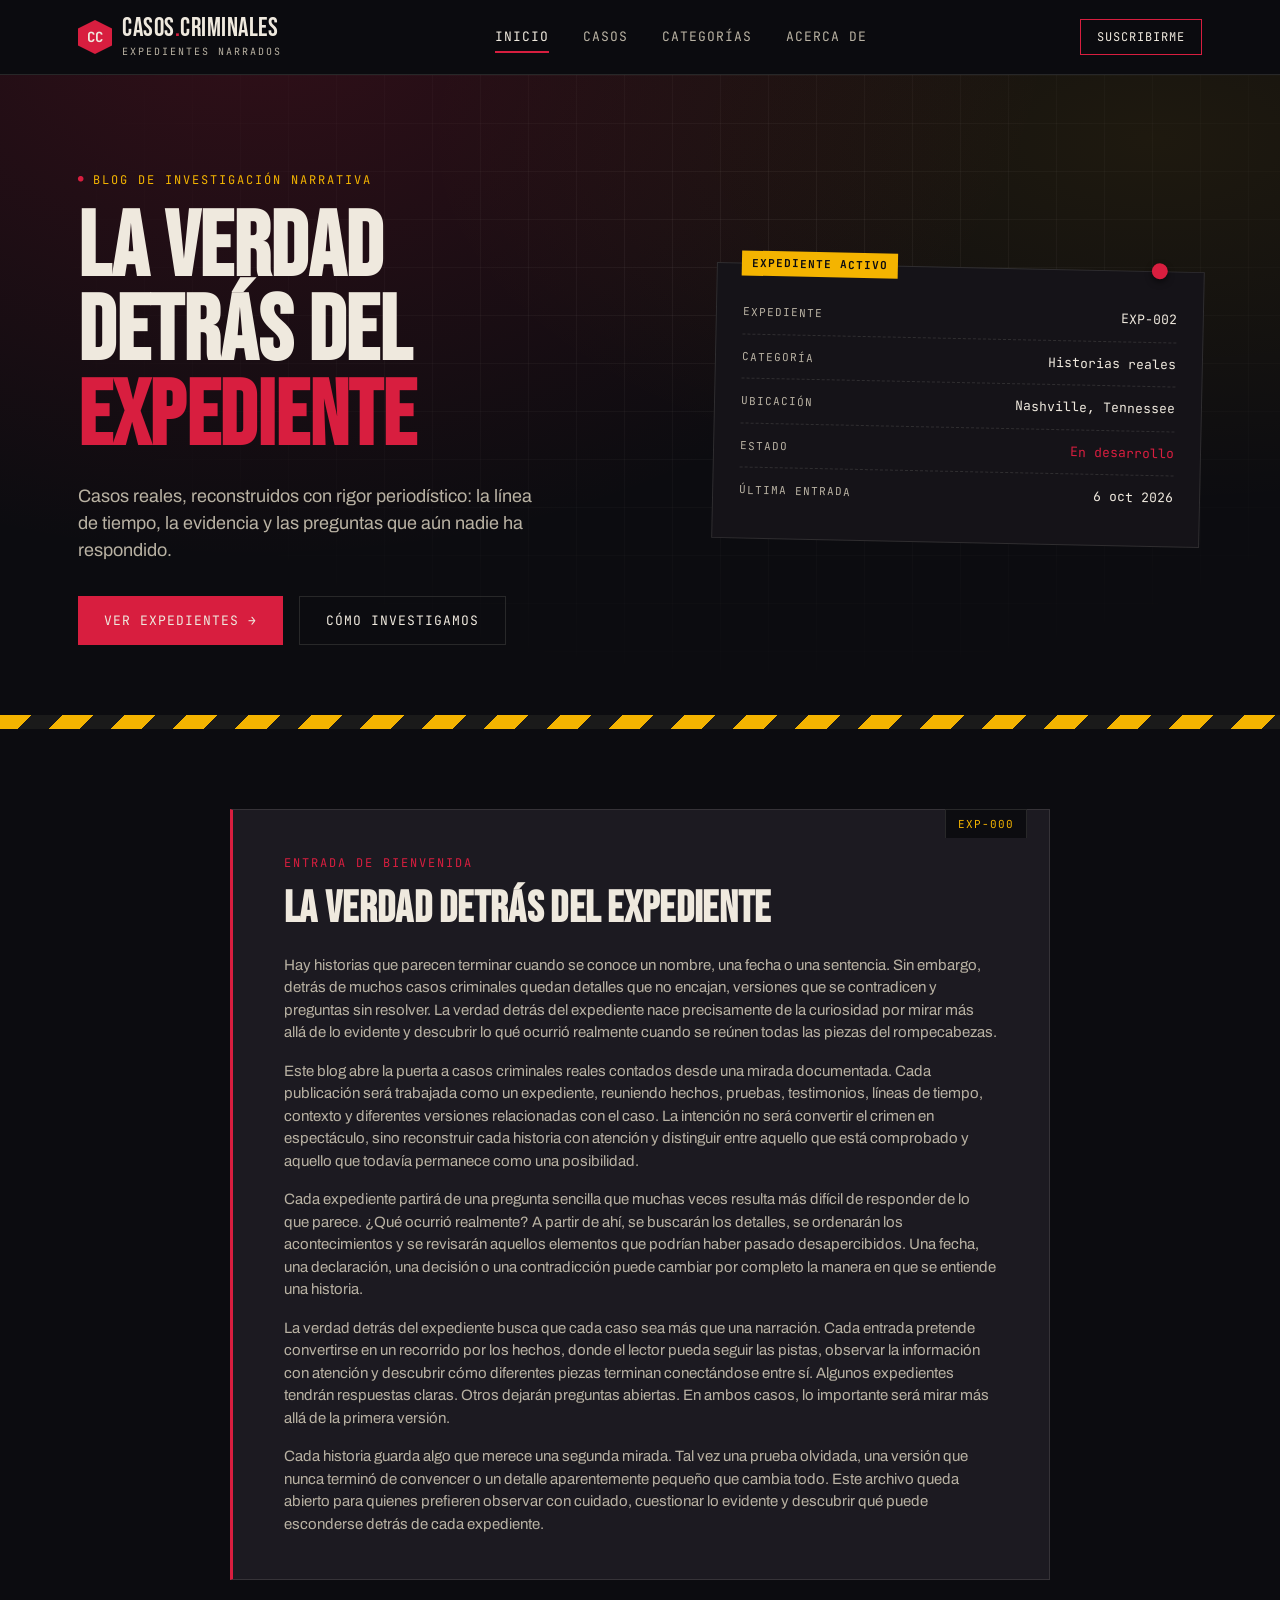
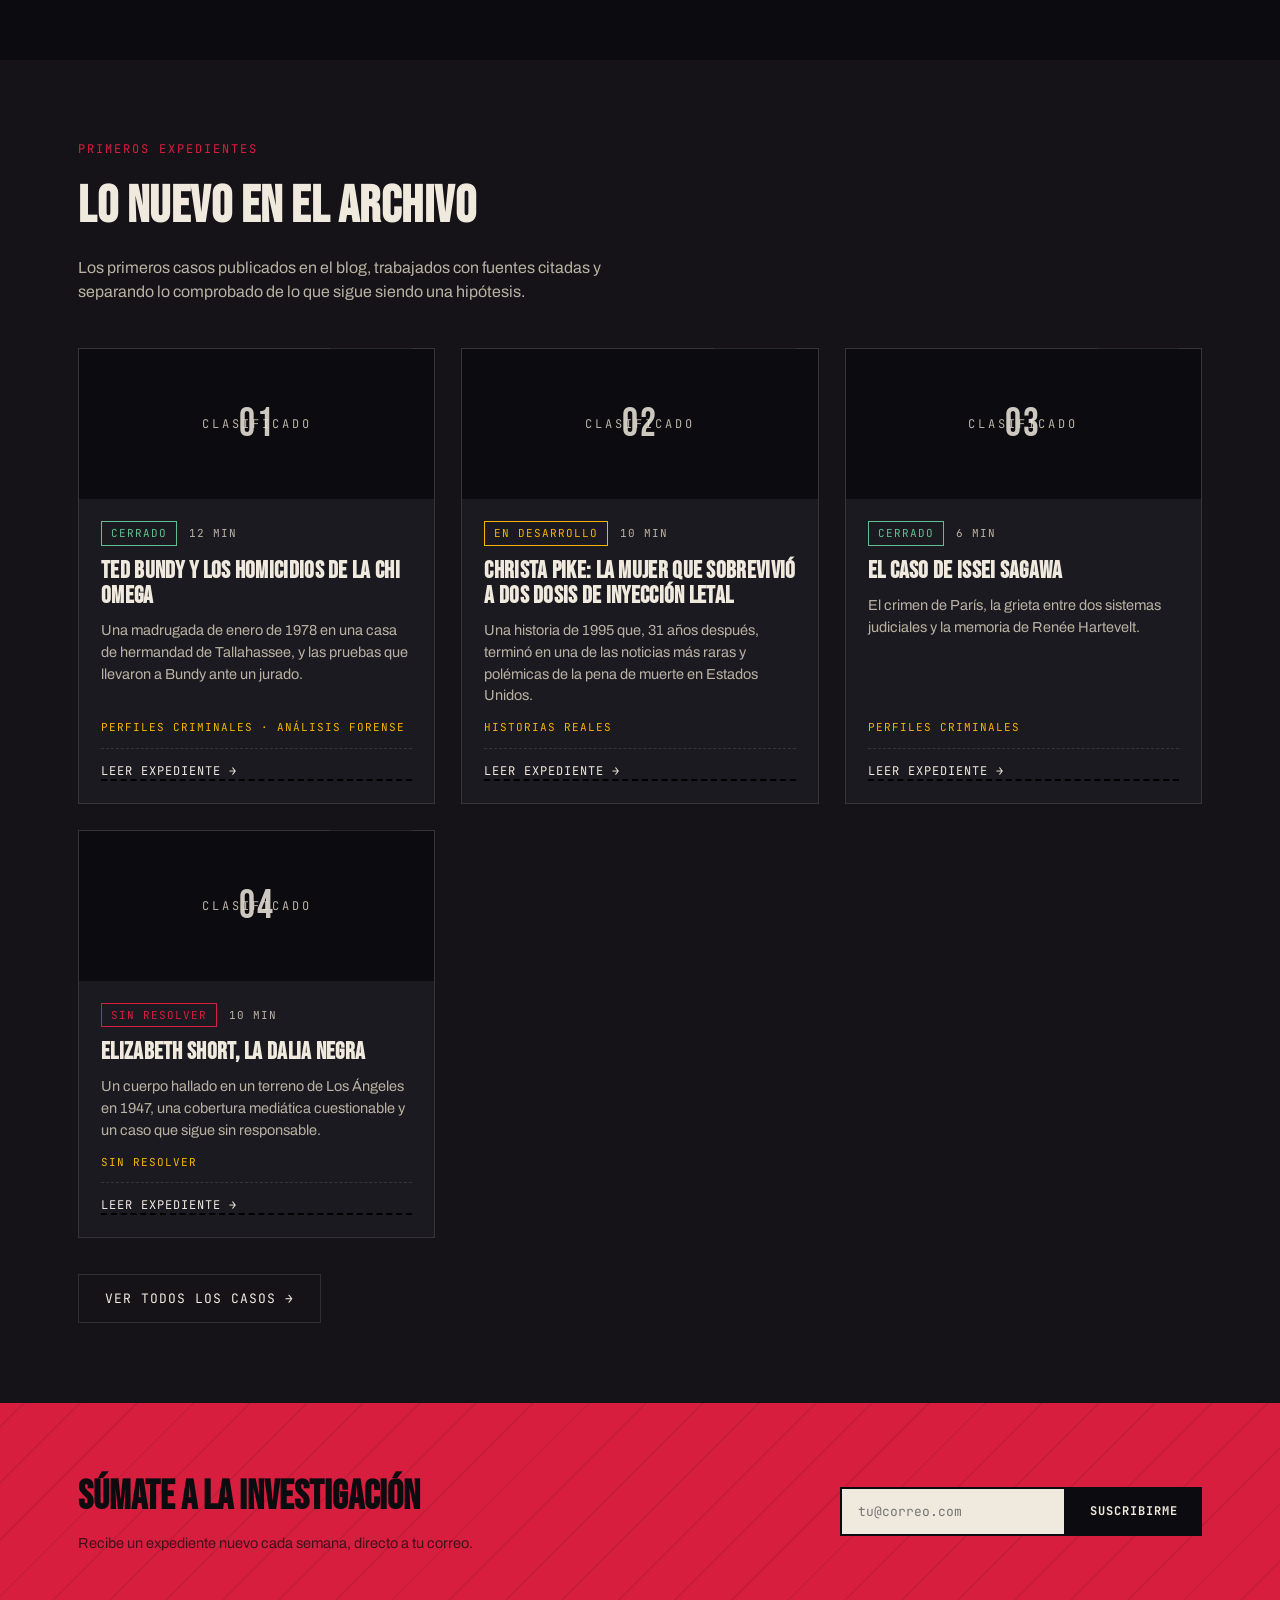
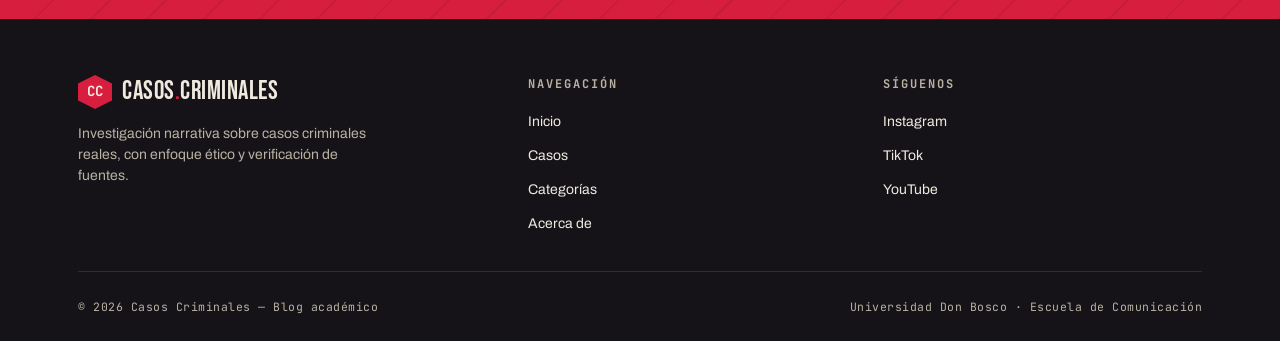
==== index.html @ 430f12c2 "Add files via upload Correcciones 01" ====
<!DOCTYPE html>
<html lang="es">
<head>
<meta charset="UTF-8">
<meta name="viewport" content="width=device-width, initial-scale=1.0">
<title>Casos Criminales — Expedientes reales</title>
<link rel="stylesheet" href="styles.css">
</head>
<body>

<header class="site">
  <nav class="wrap">
    <div class="brand" data-nav="inicio">
      <span class="mark">CC</span>
      <div>
        <div class="name">CASOS<span>.</span>CRIMINALES</div>
        <div class="tag">Expedientes narrados</div>
      </div>
    </div>
    <div class="navlinks">
      <button data-nav="inicio">Inicio</button>
      <button data-nav="casos">Casos</button>
      <button data-nav="categorias">Categorías</button>
      <button data-nav="sobre">Acerca de</button>
    </div>
    <button class="nav-cta" data-nav="suscribete-scroll">Suscribirme</button>
    <button class="burger" id="burgerBtn" aria-label="Abrir menú" aria-expanded="false">
      <span></span><span></span><span></span>
    </button>
  </nav>
  <div class="mobile-menu" id="mobileMenu">
    <button data-nav="inicio">Inicio</button>
    <button data-nav="casos">Casos</button>
    <button data-nav="categorias">Categorías</button>
    <button data-nav="sobre">Acerca de</button>
    <button data-nav="suscribete-scroll">Suscribirme</button>
  </div>
</header>

<!-- ================= VISTA: INICIO ================= -->
<section class="view active" id="view-inicio" data-view="inicio">
  <div class="hero">
    <div class="wrap hero-inner">
      <div>
        <div class="eyebrow">Blog de investigación narrativa</div>
        <h1>La verdad<br>detrás del <em>expediente</em></h1>
        <p class="lede">Casos reales, reconstruidos con rigor periodístico: la línea de tiempo, la evidencia y las preguntas que aún nadie ha respondido.</p>
        <div class="hero-ctas">
          <button class="btn btn-primary" data-nav="casos">Ver expedientes →</button>
          <button class="btn btn-ghost" data-nav="sobre">Cómo investigamos</button>
        </div>
      </div>
      <div class="board" data-nav="caso-pike" role="button" tabindex="0" title="Leer el expediente">
        <span class="pin"></span>
        <div class="board-row"><span class="label">Expediente</span><span class="val">EXP-002</span></div>
        <div class="board-row"><span class="label">Categoría</span><span class="val">Historias reales</span></div>
        <div class="board-row"><span class="label">Ubicación</span><span class="val">Nashville, Tennessee</span></div>
        <div class="board-row"><span class="label">Estado</span><span class="val open">En desarrollo</span></div>
        <div class="board-row"><span class="label">Última entrada</span><span class="val">6 oct 2026</span></div>
      </div>
    </div>
  </div>
  <div class="tape"></div>
  <section class="section">
    <div class="wrap">
      <article class="welcome-post">
        <span class="case-tab">EXP-000</span>
        <span class="section-tag">Entrada de bienvenida</span>
        <h3>La verdad detrás del expediente</h3>
        <p>Hay historias que parecen terminar cuando se conoce un nombre, una fecha o una sentencia. Sin embargo, detrás de muchos casos criminales quedan detalles que no encajan, versiones que se contradicen y preguntas sin resolver. La verdad detrás del expediente nace precisamente de la curiosidad por mirar más allá de lo evidente y descubrir lo qué ocurrió realmente cuando se reúnen todas las piezas del rompecabezas.</p>
        <p>Este blog abre la puerta a casos criminales reales contados desde una mirada documentada. Cada publicación será trabajada como un expediente, reuniendo hechos, pruebas, testimonios, líneas de tiempo, contexto y diferentes versiones relacionadas con el caso. La intención no será convertir el crimen en espectáculo, sino reconstruir cada historia con atención y distinguir entre aquello que está comprobado y aquello que todavía permanece como una posibilidad.</p>
        <p>Cada expediente partirá de una pregunta sencilla que muchas veces resulta más difícil de responder de lo que parece. ¿Qué ocurrió realmente? A partir de ahí, se buscarán los detalles, se ordenarán los acontecimientos y se revisarán aquellos elementos que podrían haber pasado desapercibidos. Una fecha, una declaración, una decisión o una contradicción puede cambiar por completo la manera en que se entiende una historia.</p>
        <p>La verdad detrás del expediente busca que cada caso sea más que una narración. Cada entrada pretende convertirse en un recorrido por los hechos, donde el lector pueda seguir las pistas, observar la información con atención y descubrir cómo diferentes piezas terminan conectándose entre sí. Algunos expedientes tendrán respuestas claras. Otros dejarán preguntas abiertas. En ambos casos, lo importante será mirar más allá de la primera versión.</p>
        <p>Cada historia guarda algo que merece una segunda mirada. Tal vez una prueba olvidada, una versión que nunca terminó de convencer o un detalle aparentemente pequeño que cambia todo. Este archivo queda abierto para quienes prefieren observar con cuidado, cuestionar lo evidente y descubrir qué puede esconderse detrás de cada expediente.</p>
      </article>
    </div>
  </section>
  <section class="section section-alt">
    <div class="wrap">
      <div class="section-head">
        <span class="section-tag">Primeros expedientes</span>
        <h2>Lo nuevo en el archivo</h2>
        <p>Los primeros casos publicados en el blog, trabajados con fuentes citadas y separando lo comprobado de lo que sigue siendo una hipótesis.</p>
      </div>
      <div class="cases-grid" id="inicioGrid">
        <article class="case-card" data-status="cerrado" data-cat="perfiles forense">
          <span class="case-tab">EXP-001</span>
          <div class="case-media"><div class="redact-bar">CLASIFICADO</div><span class="icon">01</span></div>
          <div class="case-body">
            <div class="case-meta"><span class="badge status-closed">Cerrado</span><span>12 min</span></div>
            <h3>Ted Bundy y los homicidios de la Chi Omega</h3>
            <p>Una madrugada de enero de 1978 en una casa de hermandad de Tallahassee, y las pruebas que llevaron a Bundy ante un jurado.</p>
            <span class="case-cat">Perfiles criminales · Análisis forense</span>
            <button class="case-link" data-nav="caso-bundy">Leer expediente <span class="arrow">→</span></button>
          </div>
        </article>
        <article class="case-card" data-status="desarrollo" data-cat="historias">
          <span class="case-tab">EXP-002</span>
          <div class="case-media"><div class="redact-bar">CLASIFICADO</div><span class="icon">02</span></div>
          <div class="case-body">
            <div class="case-meta"><span class="badge status-analisis">En desarrollo</span><span>10 min</span></div>
            <h3>Christa Pike: la mujer que sobrevivió a dos dosis de inyección letal</h3>
            <p>Una historia de 1995 que, 31 años después, terminó en una de las noticias más raras y polémicas de la pena de muerte en Estados Unidos.</p>
            <span class="case-cat">Historias reales</span>
            <button class="case-link" data-nav="caso-pike">Leer expediente <span class="arrow">→</span></button>
          </div>
        </article>
        <article class="case-card" data-status="cerrado" data-cat="perfiles">
          <span class="case-tab">EXP-003</span>
          <div class="case-media"><div class="redact-bar">CLASIFICADO</div><span class="icon">03</span></div>
          <div class="case-body">
            <div class="case-meta"><span class="badge status-closed">Cerrado</span><span>6 min</span></div>
            <h3>El caso de Issei Sagawa</h3>
            <p>El crimen de París, la grieta entre dos sistemas judiciales y la memoria de Renée Hartevelt.</p>
            <span class="case-cat">Perfiles criminales</span>
            <button class="case-link" data-nav="caso-sagawa">Leer expediente <span class="arrow">→</span></button>
          </div>
        </article>
        <article class="case-card" data-status="abierto" data-cat="sinresolver">
          <span class="case-tab">EXP-004</span>
          <div class="case-media"><div class="redact-bar">CLASIFICADO</div><span class="icon">04</span></div>
          <div class="case-body">
            <div class="case-meta"><span class="badge status-open">Sin resolver</span><span>10 min</span></div>
            <h3>Elizabeth Short, La Dalia Negra</h3>
            <p>Un cuerpo hallado en un terreno de Los Ángeles en 1947, una cobertura mediática cuestionable y un caso que sigue sin responsable.</p>
            <span class="case-cat">Sin resolver</span>
            <button class="case-link" data-nav="caso-dalia">Leer expediente <span class="arrow">→</span></button>
          </div>
        </article>
      </div>
      <div style="margin-top:36px;"><button class="btn btn-ghost" data-nav="casos">Ver todos los casos →</button></div>
    </div>
  </section>
</section>

<!-- ================= VISTA: CASOS ================= -->
<section class="view" id="view-casos" data-view="casos">
  <section class="section">
    <div class="wrap">
      <div class="section-head">
        <span class="section-tag">Archivo completo</span>
        <h2>Todos los casos</h2>
        <p>El archivo completo de expedientes. Filtra por estado para encontrar el caso que buscas.</p>
      </div>
      <div class="filter-row">
        <button class="filter-btn active" data-filter="todos">Todos</button>
        <button class="filter-btn" data-filter="abierto">Sin resolver</button>
        <button class="filter-btn" data-filter="desarrollo">En desarrollo</button>
        <button class="filter-btn" data-filter="cerrado">Cerrados</button>
      </div>
      <div class="active-filter" id="activeFilter" hidden>
        Categoría: <strong id="activeFilterLabel"></strong>
        <button id="clearCat" aria-label="Quitar filtro de categoría">✕ Quitar</button>
      </div>
      <div class="cases-grid" id="casosGrid">
        <article class="case-card" data-status="cerrado" data-cat="perfiles forense">
          <span class="case-tab">EXP-001</span>
          <div class="case-media"><div class="redact-bar">CLASIFICADO</div><span class="icon">01</span></div>
          <div class="case-body">
            <div class="case-meta"><span class="badge status-closed">Cerrado</span><span>12 min</span></div>
            <h3>Ted Bundy y los homicidios de la Chi Omega</h3>
            <p>Una madrugada de enero de 1978 en una casa de hermandad de Tallahassee, y las pruebas que llevaron a Bundy ante un jurado.</p>
            <span class="case-cat">Perfiles criminales · Análisis forense</span>
            <button class="case-link" data-nav="caso-bundy">Leer expediente <span class="arrow">→</span></button>
          </div>
        </article>
        <article class="case-card" data-status="desarrollo" data-cat="historias">
          <span class="case-tab">EXP-002</span>
          <div class="case-media"><div class="redact-bar">CLASIFICADO</div><span class="icon">02</span></div>
          <div class="case-body">
            <div class="case-meta"><span class="badge status-analisis">En desarrollo</span><span>10 min</span></div>
            <h3>Christa Pike: la mujer que sobrevivió a dos dosis de inyección letal</h3>
            <p>Una historia de 1995 que, 31 años después, terminó en una de las noticias más raras y polémicas de la pena de muerte en Estados Unidos.</p>
            <span class="case-cat">Historias reales</span>
            <button class="case-link" data-nav="caso-pike">Leer expediente <span class="arrow">→</span></button>
          </div>
        </article>
        <article class="case-card" data-status="cerrado" data-cat="perfiles">
          <span class="case-tab">EXP-003</span>
          <div class="case-media"><div class="redact-bar">CLASIFICADO</div><span class="icon">03</span></div>
          <div class="case-body">
            <div class="case-meta"><span class="badge status-closed">Cerrado</span><span>6 min</span></div>
            <h3>El caso de Issei Sagawa</h3>
            <p>El crimen de París, la grieta entre dos sistemas judiciales y la memoria de Renée Hartevelt.</p>
            <span class="case-cat">Perfiles criminales</span>
            <button class="case-link" data-nav="caso-sagawa">Leer expediente <span class="arrow">→</span></button>
          </div>
        </article>
        <article class="case-card" data-status="abierto" data-cat="sinresolver">
          <span class="case-tab">EXP-004</span>
          <div class="case-media"><div class="redact-bar">CLASIFICADO</div><span class="icon">04</span></div>
          <div class="case-body">
            <div class="case-meta"><span class="badge status-open">Sin resolver</span><span>10 min</span></div>
            <h3>Elizabeth Short, La Dalia Negra</h3>
            <p>Un cuerpo hallado en un terreno de Los Ángeles en 1947, una cobertura mediática cuestionable y un caso que sigue sin responsable.</p>
            <span class="case-cat">Sin resolver</span>
            <button class="case-link" data-nav="caso-dalia">Leer expediente <span class="arrow">→</span></button>
          </div>
        </article>
      </div>
      <p class="empty-msg" id="emptyMsg" hidden>Todavía no hay expedientes con este filtro. Próximamente.</p>
    </div>
  </section>
</section>

<!-- ================= VISTA: CATEGORÍAS ================= -->
<section class="view" id="view-categorias" data-view="categorias">
  <section class="section">
    <div class="wrap">
      <div class="section-head">
        <span class="section-tag">Navega por tema</span>
        <h2>Categorías</h2>
        <p>Así se organiza el archivo: cada categoría agrupa expedientes con un enfoque particular. Haz clic en una para ver sus casos.</p>
      </div>
      <div class="cat-grid">
        <div class="cat-item" data-cat-filter="sinresolver" role="button" tabindex="0">
          <span class="num">/01</span>
          <h4>Sin resolver</h4>
          <p>Casos que siguen abiertos y las hipótesis que quedaron sobre la mesa.</p>
          <span class="count">1 expediente</span>
        </div>
        <div class="cat-item" data-cat-filter="organizado" role="button" tabindex="0">
          <span class="num">/02</span>
          <h4>Crimen organizado</h4>
          <p>Estructuras, redes y el dinero que las sostiene.</p>
          <span class="count">Próximamente</span>
        </div>
        <div class="cat-item" data-cat-filter="perfiles" role="button" tabindex="0">
          <span class="num">/03</span>
          <h4>Perfiles criminales</h4>
          <p>Retratos psicológicos construidos a partir de evidencia real.</p>
          <span class="count">2 expedientes</span>
        </div>
        <div class="cat-item" data-cat-filter="forense" role="button" tabindex="0">
          <span class="num">/04</span>
          <h4>Análisis forense</h4>
          <p>Cómo la ciencia ayuda —o falla— al resolver un caso.</p>
          <span class="count">1 expediente</span>
        </div>
        <div class="cat-item" data-cat-filter="historias" role="button" tabindex="0">
          <span class="num">/05</span>
          <h4>Historias reales</h4>
          <p>Crónicas contadas desde el contexto humano que rodeó cada caso.</p>
          <span class="count">1 expediente</span>
        </div>
      </div>
    </div>
  </section>
</section>

<!-- ================= VISTA: ACERCA DE ================= -->
<section class="view" id="view-sobre" data-view="sobre">
  <section class="section">
    <div class="wrap about-grid">
      <div class="tape-frame">
        <p><strong>Casos Criminales</strong> es un blog narrativo dedicado a reconstruir casos reales con responsabilidad periodística.</p>
        <p>No sensacionalizamos el dolor ajeno: contextualizamos, citamos fuentes y separamos el hecho comprobado de la especulación.</p>
        <p>Lorem ipsum dolor sit amet, consectetur adipiscing elit. Sed do eiusmod tempor incididunt ut labore et dolore magna aliqua. Ut enim ad minim veniam quis nostrud exercitation.</p>
        <p>Nuestro público: personas curiosas por el true crime que buscan algo más que un titular llamativo.</p>
      </div>
      <div>
        <div class="section-head" style="margin-bottom:24px;">
          <span class="section-tag">Cómo funciona el blog</span>
          <h2 style="font-size:clamp(28px,4vw,38px);">De la pestaña al expediente</h2>
        </div>
        <ul class="steps">
          <li><span class="step-n">01</span><div><h5>Inicio</h5><p>Presenta el expediente activo y los casos destacados de la semana.</p></div></li>
          <li><span class="step-n">02</span><div><h5>Casos</h5><p>El archivo completo, filtrable por estado: sin resolver, en desarrollo o cerrado.</p></div></li>
          <li><span class="step-n">03</span><div><h5>Categorías</h5><p>Navegación temática para quienes buscan un tipo específico de caso.</p></div></li>
          <li><span class="step-n">04</span><div><h5>Acerca de</h5><p>Nuestra metodología, fuentes y el equipo detrás de cada investigación.</p></div></li>
        </ul>
      </div>
    </div>
    <div class="wrap">
      <div class="section-head" style="margin-top:60px;">
        <span class="section-tag">Equipo</span>
        <h2 style="font-size:clamp(28px,4vw,38px);">Quiénes investigan</h2>
      </div>
      <div class="team-list">
        <article class="team-post">
          <div class="team-post-head">
            <div class="avatar">H</div>
            <h5>Harold Molina</h5>
          </div>
          <p>Me gusta investigar cualquier cosa en mi tiempo libre por el simple hecho de saber más acerca del mundo y sus personas, el proceso de investigación es algo que disfruto realizar, gracias a esa acción voy comprendiendo primero los antecedentes de un suceso que permite una buena investigación se produzca, comprendiendo qué ha pasado y por qué ha sucedido un hecho.</p>
          <p>El tema de la criminalidad siempre me resulta algo interesante, principalmente desde la perspectiva de las personas que han realizado el crimen, estudiar sus motivaciones y comprender sus razones, un crimen no suele ser cometido por el simple hecho de hacer mal, siempre hay una razón para cometer, ya sea por razones egoístas o por el desarrollo de un problema que se ha dejado crecer de forma inconsciente o irresponsable.</p>
          <p>Analizar este tipo de información ayuda principalmente a estar informados de sucesos importantes que puedan estar ocurriendo en nuestra realidad debido al impacto que pueden causar, lo que me destacará será resaltar cuando sea posible la respuesta hacia ambas interrogantes para comprender de mejor manera los casos, incluyendo un resumen general que apoya bastante la lectura para recordar ciertos detalles que pueden haberse olvidado o pasarse por alto. Además, de mencionar e intentar traer como tema de conversación dentro del blog casos criminales antiguos que pueden o no haberse resuelto con el paso del tiempo, tomando en cuenta la misma estructura y recapitulando lo que se conoce y el porqué no se ha podido resolver aún.</p>
          <p>Mi rol dentro del blog será editor, revisando que cada artículo posea un estilo de redacción unificado para evitar errores gramaticales o agilizar la lectura en las distintas entradas que se presenten dentro del blog.</p>
        </article>

        <article class="team-post">
          <div class="team-post-head">
            <div class="avatar">A</div>
            <h5>Andre Ramirez</h5>
          </div>
          <p>Soy alguien entusiasta del análisis, observador por naturaleza y con un ojo afinado para detectar los detalles que otros suelen pasar por alto. Me fascinan las historias que desafían la lógica y los casos donde las respuestas no son tan evidentes a primera vista.</p>
          <p>Algo que me interesa es la mente criminal, la psicología detrás de los enigmas más oscuros y la reconstrucción paso a paso de los hechos. Me apasiona analizar pruebas, descubrir patrones y entender qué motiva a una persona a cruzar la línea del misterio.</p>
          <p>Algo que me motiva para este trabajo es compartir esa fascinación con una comunidad que busque ir más allá de los titulares sensacionalistas. Quiero ofrecer a los lectores un espacio donde podamos informar, cuestionar, teorizar y tener diferentes puntos de vista sobre un mismo caso.</p>
          <p>Se podría decir que mi rol principal sería Investigador y Redactor de Enigmas. Mi labor es rastrear los datos, verificar los hechos y estructurar las narrativas de cada caso para que la lectura sea informativa, precisa y adictiva.</p>
          <p>Algo que tal vez me pueda diferenciar y dar mi huella creativa para este blog sería una frase y me ha gustado mucho esta. Mi "Evidencia A": En cada entrada que redacto, dejo una pequeña pista oculta o dato clave escondido entre las líneas. Si lees con suficiente atención, podrás resolver el misterio del artículo antes de llegar al final.</p>
        </article>

        <article class="team-post">
          <div class="team-post-head">
            <div class="avatar">N</div>
            <h5>Nicole Batres</h5>
          </div>
          <p>¡Hola! Soy Nicole, estudiante y creadora de contenido para este blog dedicado al análisis y exposición de casos criminales. Me interesa conocer las historias que se encuentran detrás de distintos acontecimientos, mayormente aquellos casos que generan preguntas, despiertan la curiosidad y permiten comprender de mejor manera los contextos sociales.</p>
          <p>Una de mis principales características es que disfruto investigando y organizando información para presentarla de una manera visual y llamativa. Mi motivación para formar parte de este proyecto nace de mi interés por investigar y comprender casos reales, analizando los distintos elementos que los rodean, sus antecedentes, procesos de investigación y consecuencias. Además, me interesa aprender a comunicar temas serios de una manera responsable y evitando convertirlos únicamente en entretenimiento.</p>
          <p>Dentro del proyecto, mi aporte estará enfocado principalmente en la investigación y organización de contenido, procurando que cada publicación tenga una identidad gráfica coherente y ordenada.</p>
          <p class="team-quote">En este blog te invito a mirar cada caso desde una perspectiva diferente porque: "cada detalle puede contar una historia".</p>
        </article>

        <article class="team-post">
          <div class="team-post-head">
            <div class="avatar">I</div>
            <h5>Isabella Zelidon</h5>
          </div>
          <p>¡Yo soy Isaa! Desde pequeña siempre me he considerado una persona muy observadora y curiosa. Creería que como todos aquí, también he encontrado en los casos criminales una forma distinta de entretenerme, porque no solo cuentan una historia, además siempre me ha gustado investigar cuando algo me genera curiosidad, incluso en cosas bastante cotidianas. Soy de esas personas que, cuando no entiende algo, prefiere buscar un poco más antes de simplemente dejarlo pasar. Creo que por eso este proyecto me llamó la atención desde el inicio, porque combina investigación, redacción y una temática que personalmente me parece interesante.</p>
          <p>Dentro de La verdad detrás del expediente siento que puedo aportar bastante desde la parte creativa, especialmente en el diseño y la redacción. Me gusta que las cosas se vean bien, pero también que tengan sentido y sean fáciles de seguir. Quiero que el blog tenga una identidad propia y que cada publicación se sienta seria, interesante y bien trabajada, sin perder ese toque de misterio que hace que uno quiera seguir leyendo. ¡Nos vemos en mis próximas entradas!</p>
        </article>
      </div>
    </div>
  </section>
</section>

<!-- ================= EXPEDIENTE: EXP-001 ================= -->
<section class="view" id="view-caso-bundy" data-view="caso-bundy">
  <article class="entry">
    <button class="back-link" data-nav="casos">← Volver a los casos</button>
    <header class="entry-head">
      <div class="entry-top"><span class="entry-num">EXP-001</span><span class="badge status-closed">Cerrado</span><span class="entry-time">25 min de lectura</span></div>
      <h1>Ted Bundy y los homicidios de la Chi Omega</h1>
      <div class="entry-cats"><button class="chip" data-cat-filter="perfiles">Perfiles criminales</button><button class="chip" data-cat-filter="forense">Análisis forense</button></div>
    </header>
    <div class="entry-body">
      <blockquote class="entry-quote">“Sientes el último aliento saliendo de su cuerpo, la estás mirando a los ojos. ¡Una persona en esa situación es Dios!” – Ted Bundy</blockquote>
      <p>Este es el caso de los homicidios de la Chi Omega en florida por Ted Bundy.</p>
      <p>Ted Bundy nacido el 24 de noviembre de 1946 en Burlington, fue un asesino en serie y violador estadounidense, uno de los criminales más notorios de finales del siglo XX.</p>
      <p>Las víctimas principales de este caso fueron reconocidas como: Lisa Levy y Margaret Bowman.</p>
      <p>Lisa Levy tenía 20 años quien era descrita por ser una chica “brillante” que estaba “llena de potencial”, nació en St. Petersburg, Florida. Estudió en la escuela de Dixie Hollins High School, después de graduarse, Lisa empezó a asistir a la Florida State University, en Talahasee, para estudiar merchandising de moda. Lisa era miembro de la fraternidad Chi Omega de la FSU. Se mantenía en contacto con su familia, y vivía con su mamá cuando tenía vacaciones. La casa de la hermandad Chi Omega se encuentra justo a las afueras del campus de la Universidad Estatal de Florida, era el epicentro de a vida social del campus.</p>
      <p>Margaret Bowman acababa de cumplir 21 años, era hija de Jackson Bowman III y Runelle Bowman, Margaret nació en Honolulu y se mudó a St. Pete cuando era adolescente en 1973 después de que su padre se retirara de la U.S. Fuerza Aérea. Se graduó de la secundaria de San Petersburgo, donde fue presidenta de la sociedad Nacional de Honor francesa y miembro del club de teatro, club de buceo, equipo de tenis y del club de servicio Civinettes. Margaret estudiaba historia del arte y civilizaciones clásicas en la Universidad Estatal d Florida en 1978. La última vez que su padre supo de ella fue cuando ella lo llamó al regresar a Tallahasee para decirle que había llegado a salvo, ya que había viajado de regreso a San Petersburgo el fin de semana anterior para celebrar su cumpleaños con su familia.</p>
      <p>En enero de 1978 Ted Bundy, merodeaba buscando jóvenes para convertirlas en sus próximas víctimas. El 15 de enero, pocos días después de llegar a Tallahasee, Bundy entró a la casa de la hermandad Chi Omega, por una puerta trasera con una cerradura defectuosa. Entró a la habitación de Margaret Bowman la golpeó con un trozo de madera mientras dormía y la estranguló con una media de nailon. Luego, entró a la habitación de Lisa Lev, de igual forma la golpeó hasta dejarla inconsciente, la mordió y la agredió sexualmente con un bote de laca para el cabello. También atacó a otras 2 víctimas, Karen Chandler y Kathy Kleiner, quienes con suerte sobrevivieron.</p>
      <p>Tras lo sucedido, simplemente huyó de la casa de la hermandad, corrió hacia el oeste, a la calle Dunwoody, presa de una especie de frenesí psicopático, donde irrumpió en el apartamento de Cheryl Thomas, otra estudiante de la FSU, y la golpeó. Ella sobrevivió, pero quedó con discapacidades permanentes. Entonces, Bundy, como el vampiro que era, se escabulló en la noche antes del amanecer.</p>
      <p>El agente de policía de la FSU, Ray Crew, patrullaba la avenida Woodward, a pocas cuadras de distancia, cuando recibió una llamada para acudir a la casa de la hermandad Chi Omega. Al parecer, la persona que reportó el incidente lo describió como una pelea entre novios tras ver únicamente a una de las mujeres heridas. El agente de policía de Tallahasee, Oscar Brannon, patrullaba la calle West Tennessee cuando fue enviado a atender lo que se describió como un altercado doméstico. Llegó casi al mismo tiempo que el agente Crew. Brannon, junto con el agente de policía de la FSU, Bill Taylor, comenzó a entrevistar a una de las residentes que había visto al sospechoso huir de la casa de la hermandad. El agente Crew subió y poco después llamó a Brannon para que lo acompañara.</p>
      <p>El oficial Crew encontró a la primera víctima en el piso de arriba. Estaba herida y llorando, pero coherente. Luego localizó a la siguiente víctima en otra habitación. Tenía la mandíbula herida, lloraba y estaba completamente incoherente. El oficial Crew se dio cuenta de que no se trataba de una simple agresión doméstica. Para entonces, las integrantes de la hermandad se estaban reuniendo en el pasillo. Alguien dijo que Margaret Bowman no había salido de su habitación. Después de llamar a la puerta, la abrió y vio sangre en las paredes y a Bowman en su cama desordenada. Luego entró en la habitación de Lisa Levy, apartó las sábanas de su cama y observó sus graves heridas. Los paramédicos que acudieron creyeron detectar latidos y la trasladaron al hospital. El oficial Brannon estaba realizando una entrevista inicial con Karen Chandler, una de las víctimas supervivientes, cuando se dio cuenta de que su familia vivía en Tallahassee. Hizo que la central de emergencias llamara a su familia para que la encontraran en el hospital. El sargento Howard Winkler, supervisor de la investigación de la escena del crimen de la policía de Tallahassee, llegó para comenzar la investigación con la ayuda del agente Brannon. En el lugar se encontró una extremidad utilizada en los asesinatos. Brannon midió y dibujó un diagrama a escala de las virutas de corteza halladas en el suelo y del probable punto de entrada por donde se introdujo la extremidad en la casa de la hermandad. Su dibujo se presentó posteriormente en el juicio. El sargento Winkler también fotografió a escala una marca de mordedura en Lisa Levy, esta evidencia resultó crucial en el juicio posterior. La investigadora de la escena del crimen de la Oficina del Sheriff del Condado de Leon, Maryann Frisby, recibió una llamada similar para acudir al Hospital Memorial de Tallahassee. Lisa Levy había sido trasladada allí en ambulancia, donde falleció. La investigadora Frisby fue enviada entonces al lugar de los hechos en la calle Dunwoody. Cheryl Thomas, la víctima, también estaba siendo trasladada al hospital. Ella solicitó refuerzos para proteger la escena y varios agentes de la policía de Tallahassee acudieron al lugar. Entre otras pruebas, encontró un pasamontaña que Bundy había usado. Posteriormente se determinó que contenía cabello de Bundy. Esta evidencia fue de suma importancia más adelante en el juicio.</p>
      <p>De vuelta en la casa de Chi Omega, al amanecer, formaron un equipo organizado para delimitar y registrar el perímetro exterior del edificio, así como otras áreas contiguas. En ese momento, no sabían qué buscar, por lo que se recogieron muchos objetos insignificantes. George, era el sargento de homicidios de la Oficina del Sheriff del Condado de Leon y estaba organizando la investigación del interior del edificio. El teléfono del sargento Jim Sewell sonó a las 3:26 de la madrugada. Como asistente del jefe y oficial de información pública del departamento de policía de la FSU, le estaban informando de los asesinatos. Había estado despierto hasta tarde esa noche en la biblioteca investigando para su tesis doctoral en criminología, pero rápidamente comprendió la situación, se puso manos a la obra y se puso a trabajar. Su principal preocupación era garantizar la seguridad del campus. Más tarde ese mismo día, se organizó una reunión con todos los asesores y administradores de las residencias estudiantiles, fraternidades y hermandades para informarles de lo sucedido y comenzar a reforzar la seguridad dentro y fuera del campus. Jerry Demings, asesor residencial de Kellam Hall, asistió a la reunión. Otro estudiante destacado presente en la reunión fue el presidente de la fraternidad, Rick Baker, exalcalde de San Petersburgo y prominente abogado del condado de Pinellas. El agente Jim Murdaugh, de la Oficina del Sheriff del Condado de Leon, fue asignado para colaborar con la Unidad de Prevención del Delito de la Universidad Estatal de Florida (FSU).</p>
      <p>El miedo y el pánico se apoderaron de la población estudiantil en las semanas siguientes. Muchos estudiantes simplemente se fueron a casa y nunca regresaron. Surgió otro problema cuando personas curiosas, algunas de ellas de fuera de la ciudad, transitaron repetidamente por el campus. Si bien los administradores de la universidad habían dado a la policía de la FSU carta blanca para la financiación, se tuvieron que invertir valiosos recursos para identificar y documentar a estas personas ajenas a la universidad. Y luego estaban los autoproclamados psíquicos, chiflados y excéntricos que siempre parecían aparecer de la nada para ofrecer su perspectiva sobre quién era el responsable, consumiendo aún más tiempo valioso.</p>
      <p>Bundy fue a parar a Pensacola, Florida, donde las placas de uno de sus autos robados fueron reconocidas por el policía de patrulla David Lee, que lo detuvo después de una corta persecución y una breve lucha. Era la tercera vez que era detenido por temas de tráfico.</p>
      <p>El 17 de febrero de 1978, un mes después del atentado de Chi Omega, se le tomó declaración y reveló su nombre, ya que había dudas sobre su identidad, dado el diferente modus operandi observado en Florida.</p>
      <p>A lo largo del tiempo, el 25 de junio de 1979, en Miami (Florida), se le juzgó por los crímenes de la fraternidad Chi Omega. Fueron nombrados como los «delitos de la década», y tuvieron tal impacto en la opinión pública que hicieron que gran parte de los estadounidenses consideraran a Bundy como la encarnación del mal.</p>
      <p>Bundy prescindió de abogado y se defendió a sí mismo, pero las evidencias contra él serían aplastantes. Primero fue el testimonio de Nita Neary, que lo señaló como el hombre al que vio salir de la fraternidad con una gorra puesta. Después subió al estrado el odontólogo Richard Souviron, quien determinó que las marcas de dientes encontradas en el cuerpo de Levy coincidían con la dentadura de Bundy. Testigos de cargo y descargo fueron llamados por ambos lados (incluyendo a Louise Bundy) para la defensa. Bundy lloró durante el testimonio de su madre (una muestra de emoción fingida). Al jurado se le permitió escuchar los detalles del secuestro de DaRonch. El 24 de julio de 1979, tras seis horas y media de deliberación, el jurado lo declaró culpable. Él escuchó el veredicto sin mostrar ninguna emoción, a diferencia de su madre, quien suplicó piedad. Bundy afirmó ser víctima de una farsa, de un juicio injusto y abusivo, por lo que no tenía que pedir clemencia por algo que no había cometido. El juez Cowart lo sentenció a la pena de muerte en la silla eléctrica por los asesinatos de Lisa Levy y Margaret Bowman.</p>
      <p>Nada fue fácil con Bundy y su ejecución no sería diferente. Siguió proclamando su inocencia y metódicamente agotó sus apelaciones. Representándose a sí mismo obtuvo numerosos retrasos a la ejecución, la primera el 4 de marzo de 1986, incluyendo unos quince minutos antes de la hora programada para morir, la segunda el 2 de julio de 1986, y otra el 18 de noviembre, a tan solo siete horas de la ejecución.</p>
      <p>Bundy usaba y abusaba de su encanto personal y no dudó en utilizar esta capacidad en su lucha por retrasar su final. Resaltando tal rasgo, el criminólogo Robert Ressler estima que Bundy se favoreció, dado que la prensa interpretó mal aquel encanto personal suyo. Señala que, a diferencia de la imagen que de él brindaban los medios de comunicación, este no era «el divino asesino en serie, sino un hombre brutal, sádico y pervertido».</p>
      <p>Buscando aplazar el cumplimiento de su sentencia, le confesó al doctor Bob Keppel, jefe de investigadores del Departamento de Justicia de Washington D. C., con quien había colaborado tiempo atrás en la búsqueda de Gary Ridgway (asesino en serie conocido como The Green River Killer), algunos de los lugares en donde había abandonado los cuerpos de unas cuantas de sus víctimas. La conducta de Bundy fue catalogada como perversión y compulsión necrofílica.</p>
      <p>El 17 de enero de 1989, obtuvo la fecha definitiva: iba a ser ejecutado una semana después. Bundy no había terminado su lucha para evitar la muerte y trató de mantener sus confesiones como cebo para obtener más tiempo de esa forma. Él y sus abogados pidieron una prórroga de tres años para que confesara los demás asesinatos. También trató de coaccionar a los familiares de sus víctimas para que solicitaran a la corte que le otorgaran más tiempo para poder confesar. A pesar de no conocerse el paradero de muchas de las víctimas, todas las familias se negaron.</p>
      <p>Mientras permaneció encerrado, trató de diferir al máximo la fecha de su ejecución y fingió haber perpetrado mayor número de asesinatos, inventándose detalles y proporcionando datos inconexos para así ganar tiempo con las reconstrucciones y búsquedas. Llegó al colmo de proponer ayudar a las autoridades a detener a otros asesinos en serie, aprovechando que por aquel entonces hacía estragos el llamado caso del «asesino de Green River», otra secuencia de muertes violentas cometidas a prostitutas.</p>
      <p>Bundy celebró un maratón de entrevistas y confesiones durante sus últimos días, aunque nunca estuvo dispuesto a admitir todo, especialmente los asesinatos de algunas de las víctimas más jóvenes. En su último día llamó a su madre y rechazó su última comida. Fue electrocutado en la silla eléctrica el 24 de enero de 1989 y declarado muerto a las 07:16 a. m. Fue incinerado y sus cenizas fueron esparcidas en la cordillera de las Cascadas.</p>
      <p>Casos como este nos enseñan que la violencia se puede manifestar de formas que no siempre identificamos a tiempo. Por ello es importante aprender a escuchar y seguir SIEMPRE a nuestra intuición, prestar atención a distintas señales de alerta, cuidarnos entre nosotros y sobre todo nunca guardar silencio ante una situación que nos haga sentir en peligro. Que conocer el pasado nos ayude a ser más conscientes, solidarios y atentos en el presente, porque la seguridad y el bienestar de cada persona es responsabilidad de todos.</p>
    </div>
    <section class="entry-refs">
      <h4>Referencias</h4>
      <ul>
        <li><a href="https://www.britannica.com/topic/How-Many-People-Did-Ed-Gein-Kill" target="_blank" rel="noopener">https://www.britannica.com/topic/How-Many-People-Did-Ed-Gein-Kill</a></li>
        <li><a href="https://www.bbc.com/mundo/articles/cn53ky6y7q3o.amp" target="_blank" rel="noopener">https://www.bbc.com/mundo/articles/cn53ky6y7q3o.amp</a></li>
        <li><a href="https://abcnews.com/US/timeline-ted-bundys-brutal-crimes/story?id=61077236" target="_blank" rel="noopener">https://abcnews.com/US/timeline-ted-bundys-brutal-crimes/story?id=61077236</a></li>
        <li><a href="https://www.imdb.com/es/name/nm0120421/quotes/" target="_blank" rel="noopener">https://www.imdb.com/es/name/nm0120421/quotes/</a></li>
        <li><a href="https://historylink.org/File/2637" target="_blank" rel="noopener">https://historylink.org/File/2637</a></li>
        <li><a href="https://www.aetv.com/articles/ted-bundy" target="_blank" rel="noopener">https://www.aetv.com/articles/ted-bundy</a></li>
        <li><a href="https://www.bbc.com/mundo/articles/c4nwkzq1l40o.amp" target="_blank" rel="noopener">https://www.bbc.com/mundo/articles/c4nwkzq1l40o.amp</a></li>
        <li><a href="https://www.reddit.com/r/TrueCrimeDiscussion/comments/1okk6vw/lisa_janet_levy_was_only_20_when_she_was_murdered/?tl=es-419" target="_blank" rel="noopener">https://www.reddit.com/r/TrueCrimeDiscussion/comments/1okk6vw/lisa_janet_levy_was_only_20_when_she_was_murdered/?tl=es-419</a></li>
        <li><a href="https://es.wikipedia.org/wiki/Ted_Bundy" target="_blank" rel="noopener">https://es.wikipedia.org/wiki/Ted_Bundy</a></li>
      </ul>
    </section>
    <nav class="entry-nav">
      <button class="btn btn-ghost" data-nav="casos">← Todos los casos</button>
      <button class="btn btn-primary" data-nav="caso-pike">Siguiente expediente →</button>
    </nav>
  </article>
</section>

<!-- ================= EXPEDIENTE: EXP-002 ================= -->
<section class="view" id="view-caso-pike" data-view="caso-pike">
  <article class="entry">
    <button class="back-link" data-nav="casos">← Volver a los casos</button>
    <header class="entry-head">
      <div class="entry-top"><span class="entry-num">EXP-002</span><span class="badge status-analisis">En desarrollo</span><span class="entry-time">25 min de lectura</span></div>
      <h1>Christa Pike: la mujer que sobrevivió a dos dosis de inyección letal</h1>
      <p class="entry-sub">Pasó tres décadas en el corredor de la muerte, y finalmente sobrevivió.</p>
      <div class="entry-cats"><button class="chip" data-cat-filter="historias">Historias reales</button></div>
    </header>
    <div class="entry-body">
      <p>Hoy hablaremos sobre Christa Gail Pike, más conocida solo como Christa Pike, la mujer que sobrevivió a dos dosis de inyección letal.</p>
      <p>Antes de entrar en materia, un aviso: este caso tiene partes duras. Voy a contar lo que pasó tal cual lo recogen los tribunales y la prensa, sin suavizarlo, pero también sin regodearme. La idea es entender cómo una historia de 1995 terminó convertida, 31 años después, en una de las noticias más raras y polémicas del sistema de pena de muerte de Estados Unidos.</p>
      <p>Christa Pike nace el 10 de marzo de 1976 en Beckley, una pequeña ciudad ubicada en Virginia Occidental, Estados Unidos. La infancia de Christa no fue nada fácil: su madre, Carissa Hansen, era alcohólica y públicamente declaró haber sido una madre terrible y negligente. De acuerdo con Liliana Segura en The Intercept, Christa fue violada por un vecino a la edad de once años. Además, según registros médicos y legales, Christa sufrió durante años abusos sexuales por parte de la pareja de su abuela y, adicionalmente, múltiples agresiones en manos de las diferentes parejas de su madre.</p>
      <p>En consecuencia, la salud mental de Christa fue gravemente afectada ya que intentó quitarse la vida por primera vez cuando tenía nueve años y, posteriormente, a los doce. Más adelante, expertos forenses señalaron que creció con trastorno de estrés postraumático (TEPT) severo y trastorno bipolar, los cuales claramente no fueron tratados durante su juventud.</p>
      <p>Hay un par de detalles que ayudan a poner el cuadro completo. Según documentos judiciales, el hombre que la agredió de niña, un vecino del mismo parque de casas rodantes, fue juzgado y condenado a dos años de prisión. Cuando Christa le contó a su mamá lo que había pasado, ella no le creyó. A los 12, tras la muerte de su abuela, que era una de las pocas personas que la cuidaba, volvió a intentar suicidarse y casi no recibió ayuda profesional. Y a los 17 denunció otra violación, esta vez a manos de un desconocido que la arrastró a un bosque; logró escapar golpeándolo con una piedra y le hicieron un kit forense en un hospital, pero nunca atraparon al agresor.</p>
      <p>Después de pasar un año en un centro juvenil, Christa ingreso a Job Corps, un programa del gobierno que da formación laboral a jóvenes de bajos recursos. Terminó su GED (General Educational Development, un examen de equivalencia) y quería ser asistente de enfermería. A finales de 1994 llegó al centro de Knoxville, Tennessee.</p>
      <p>La idea era empezar de cero, pero el lugar y la gente era muy problemática. Según la defensa, muchos estudiantes cargaban navajas o cúteres para protegerse entre ellos y había mucha violencia. Ahí conoció a Tadaryl Shipp, un chico de 17 años con fama de peligroso, obsesionado con el ocultismo, que según los registros la golpeaba, la pateaba y le prohibía hablar con otros chicos. Aun así, Christa se enamoró de él con una intensidad que vista desde afuera, daba bastante tristeza.</p>
      <p>En ese mismo ambiente estaba Colleen Slemmer, de 19 años, estudiante de programación. Christa se convenció de que Colleen quería quitarle a su novio. Los amigos de Colleen siempre negaron que hubiera algo entre ella y Tadaryl.</p>
      <h3>12 de enero de 1995: la noche del crimen</h3>
      <p>Esto ya es serio. Christa, Tadaryl y una amiga, Shadolla Peterson, firmaron su salida de los dormitorios junto con Colleen. Le dijeron a Colleen que querían hacer las paces y fumar marihuana todos juntos, pero en vez de eso la llevaron a una zona aislada, cerca de una planta de vapor abandonada en el campus agrícola de la Universidad de Tennessee.</p>
      <p>Según los testimonios del juicio, Christa y Tadaryl atacaron a Colleen durante al menos 30 minutos mientras Shadolla vigilaba. Le pegaron, la cortaron con un cúter y se burlaron de ella. Tadaryl le grabó un pentagrama en el pecho (esto lo admitió él mismo años después, aunque la prensa de la época se lo atribuyó a Christa y lo convirtió en un espectáculo satánico). Por si eso no fuera poco, Christa le destrozó el cráneo con un pedazo grande de asfalto.</p>
      <p>Y hay un detalle que es de los más perturbadores del caso, Christa se quedó con un fragmento del cráneo de Colleen y se lo enseñó a otros estudiantes como si fuera un trofeo. A la mañana siguiente un trabajador de la universidad encontró el cuerpo de Colleen.</p>
      <p>El registro de salidas mostraba que cuatro personas se fueron juntas y solo tres volvieron. En menos de 36 horas los tres estaban detenidos, y el pedazo de cráneo apareció en el bolsillo de la chaqueta de Christa. Ella confesó a la policía; según su versión, la idea era solo asustar a Colleen y se les fue de las manos. El Job Corps de Knoxville terminó cerrando de forma permanente tras el escándalo.</p>
      <h3>El juicio y tres destinos muy distintos</h3>
      <p>El 22 de marzo de 1996, tras pocas horas de deliberación, un jurado declaró a Christa culpable de asesinato en primer grado y conspiración para cometer asesinato. Ocho días después la condenaron a muerte (en ese momento, por electrocución) y a 25 años más por la conspiración. Christa en ese momento tenía 20 años y era la persona más joven en el corredor de la muerte del estado.</p>
      <p>Tadaryl Shipp tenía 17 años y por eso no podía recibir pena de muerte. Lo condenaron a cadena perpetua con posibilidad de libertad condicional. Se la negaron en octubre de 2025.</p>
      <p>Shadolla Peterson, la que hizo de vigía, se declaró culpable de encubrimiento, declaró contra Christa y recibió seis años de libertad condicional.</p>
      <p>Los abogados de Christa han insistido todos estos años en que su defensa de entonces fue deficiente ya que casi no se presentó ante el jurado el historial de abusos y los problemas de salud mental que Christa arrastraba.</p>
      <p>Los años siguientes fueron de todo menos tranquilos. En agosto de 2001, Christa y otra reclusa, Natasha Cornett, fueron acusadas de atacar a una compañera, Patricia Jones, e intentar estrangularla con una trenza de zapato. Christa fue condenada por intento de asesinato, y eso le sumó otros 25 años. En 2001 y 2002 pidió, contra el consejo de sus abogados, que se retiraran sus apelaciones y la ejecutaran. Incluso se fijó una fecha para agosto de 2002, pero cambió de opinión y un tribunal permitió que el proceso siguiera. En 2012 salió a la luz un plan de fuga en el que participaban un guardia y un hombre de Nueva Jersey con quien ella se escribía; Christa no fue acusada.</p>
      <p>Las apelaciones estatales se agotaron en 2008. En 2016 un juez federal rechazó su petición y en 2019 el Sexto Circuito confirmó esa decisión. Según los medios locales, pasó casi tres décadas en lo que sus abogados describen como aislamiento casi total, hasta que un acuerdo legal en 2024 le permitió convivir con un pequeño grupo de mujeres, trabajar y compartir algunas comidas.</p>
      <p>El 30 de septiembre de 2025, la Corte Suprema de Tennessee fijó su ejecución para exactamente un año después. Si se llevaba a cabo, sería la primera mujer ejecutada en Tennessee en más de dos siglos.</p>
      <p>Durante ese año su equipo legal no se quedó quieto. Demandaron por el protocolo de ejecución (argumentando, entre otras cosas, que una condición sanguínea que ella tiene podría provocarle un sufrimiento extremo), presentaron un reclamo por libertad religiosa y pidieron clemencia. Un grupo de expertos de la ONU pidió públicamente frenar la ejecución, y organizaciones como Amnistía Internacional hicieron lo propio, señalando su edad al momento del crimen, el abuso que sufrió y la defensa deficiente.</p>
      <p>Del otro lado estaba la familia de Colleen, que lleva más de tres décadas esperando justicia. Su mamá ha pedido durante años que el fragmento de cráneo se le devuelva para poder enterrarlo, y las autoridades dijeron que no se lo entregarían mientras el caso siguiera abierto. El 28 de septiembre de 2026, el gobernador Bill Lee negó la clemencia.</p>
      <p>Finalmente la ejecución estaba programada para el 30 de septiembre a las 10 de la mañana hora de Estados Unidos, en la Institución de Máxima Seguridad Riverbend, en Nashville, pero los recursos de último minuto la retrasaron todo el día. Esa tarde, la Corte Suprema de Estados Unidos despejó el camino y el procedimiento arrancó ya de noche.</p>
      <p>Lo que pasó después es lo que tiene a todo el mundo hablando. Según el protocolo del estado, se administra pentobarbital y, si es necesario, una segunda dosis. Christa recibió las dos, además de solución salina, y no murió. Los testigos describieron respiración muy trabajosa, ronquidos fuertes y, por momentos, sonidos como de atragantamiento. Según una moción de sus abogados, se necesitaron por lo menos siete agujas para conseguir un acceso intravenoso (una salió doblada en ángulo recto) y en un punto ella dijo que sentía el brazo a punto de reventar. Sus abogados sostienen que, por problemas con las vías, el fármaco pudo haber ido al tejido en vez de al torrente sanguíneo. El Departamento de Corrección de Tennessee afirma que siguió el protocolo.</p>
      <p>Más de una hora después de empezar, los testigos fueron sacados de la sala con Christa todavía respirando. Llegaron ambulancias y la trasladaron a un hospital. Tennessee tuvo que intentar salvarle la vida a alguien a quien minutos antes intentaba ejecutar. Los expertos consultados por la prensa lo consideran un fallo sin precedentes.</p>
      <p>Tal como lo reportan los medios al cierre de esta entrada, Christa sigue viva, pero la palabra “sobrevivió” aun no es certera, según sus abogados está inconsciente, con ventilador y en estado crítico, con lesiones importantes en ambos brazos. Su pronóstico es incierto. NOTA: Para hoy 6 de octubre del 2026, Christa ha recuperado la consciencia e incluso está hablando, eso aseguran sus abogados, a pesar de sus estado de salud Christa se encuentra encadenada a la cama del hospital y aun no se sabe con certeza su pronóstico.</p>
      <p>El gobernador Lee suspendió la otra ejecución que quedaba en 2026 y ordenó una revisión independiente de lo ocurrido.</p>
      <p>El comisionado de Corrección, Frank Strada, anunció su renuncia mientras se investiga.</p>
      <p>Los abogados de Christa pidieron preservar toda la evidencia del intento y que se conmute su pena a cadena perpetua.</p>
      <p>Su condena a muerte, formalmente, sigue vigente. No hay un manual para lo que viene, y es posible que esto se decida en los tribunales.</p>
      <h3>Para pensar</h3>
      <p>Este es de esos casos donde es difícil quedarse con una sola idea. Por un lado, un crimen brutal contra una chica de 19 años, que tenía una vida por delante y una familia que sigue pidiendo justicia. Por otro, una acusada que tenía 18 años, que fue víctima de abuso desde niña, cuya salud mental nunca fue atendida, que tuvo una defensa que quizá no la protegió como debía, y que terminó con una pena mucho más dura que la de su pareja, quien participó igual (y a quien le tocó la ventaja tener 17).</p>
      <p>Ninguna de esas cosas borra a las otras. Y ahora se suma una pregunta nueva: qué hace un estado cuando su propio método de ejecución falla. Si te interesa el caso, déjame en los comentarios qué piensas; prometo leerlos todos.</p>
      <p>Por cierto Actualizado al 6 de octubre de 2026. El caso sigue en desarrollo.</p>
    </div>
    <section class="entry-refs">
      <h4>Fuentes consultadas</h4>
      <ul>
        <li>NPR, “Tennessee governor halts executions after Christa Gail Pike survives lethal injection” (1 de octubre de 2026).</li>
        <li>ABC News, “Christa Pike unconscious and on ventilator in hospital after botched execution, attorneys say” (octubre de 2026).</li>
        <li>PBS NewsHour / AP, “Christa Pike on a ventilator and unconscious after failed Tennessee execution, attorneys say” (octubre de 2026).</li>
        <li>CNN, “Christa Pike is on a ventilator and unconscious after surviving lethal injection. What happened?” (2 de octubre de 2026).</li>
        <li>NBC News, “Christa Pike: What to know about her murder case” y “Tennessee court sets execution date for the state’s only woman on death row” (2025–2026).</li>
        <li>WBIR (Knoxville), “A timeline of the Christa Pike case” (septiembre de 2026).</li>
        <li>WSMV / Gray News, cobertura de la ejecución fallida (septiembre–octubre de 2026).</li>
        <li>The Tennessean (vía USA Today Network / Yahoo News), perfiles y cobertura de la demanda sobre el protocolo de ejecución.</li>
        <li>Cornell Center on the Death Penalty Worldwide, “Christa Pike, Child Rape Victim, Faces Execution for Crime She Committed as a Teenager”.</li>
        <li>Death Penalty Information Center (DPIC), página del caso de Christa Pike.</li>
        <li>Amnistía Internacional USA, acción urgente “Woman facing execution for crime at age 18”.</li>
        <li>Oficina del Alto Comisionado de la ONU para los Derechos Humanos (OHCHR), comunicado del 7 de septiembre de 2026.</li>
        <li>Liliana Segura, The Intercept (citado en el texto original de esta entrada).</li>
        <li>Resúmenes de documentos judiciales (Pike v. State, 2011; Pike v. Gross, 6.º Circuito, 2019), consultados a través de la ficha del caso en Wikipedia.</li>
      </ul>
    </section>
    <nav class="entry-nav">
      <button class="btn btn-ghost" data-nav="casos">← Todos los casos</button>
      <button class="btn btn-primary" data-nav="caso-sagawa">Siguiente expediente →</button>
    </nav>
  </article>
</section>

<!-- ================= EXPEDIENTE: EXP-003 ================= -->
<section class="view" id="view-caso-sagawa" data-view="caso-sagawa">
  <article class="entry">
    <button class="back-link" data-nav="casos">← Volver a los casos</button>
    <header class="entry-head">
      <div class="entry-top"><span class="entry-num">EXP-003</span><span class="badge status-closed">Cerrado</span><span class="entry-time">15 min de lectura</span></div>
      <h1>El caso de Issei Sagawa</h1>
      <p class="entry-sub">La grieta judicial y el respeto a la memoria</p>
      <div class="entry-cats"><button class="chip" data-cat-filter="perfiles">Perfiles criminales</button></div>
    </header>
    <dl class="entry-ficha">
      <div><dt>Caso Criminal</dt><dd>El asesinato y acto de canibalismo contra Renée Hartevelt cometido por Issei Sagawa.</dd></div>
      <div><dt>Victima</dt><dd>Renée Hartevelt, estudiante holandesa de literatura comparada en la Universidad de la Sorbona, París. 25 años. Descrita por sus allegados como una joven brillante, políglota, amable y apasionada por las artes.</dd></div>
      <div><dt>Victimario</dt><dd>Issei Sagawa, estudiante japonés de literatura de vanguardia en la Sorbona. 32 años al momento del crimen. Nacido en una familia de la élite empresarial japonesa (hijo de Akira Sagawa, presidente de Kurita Water Industries).</dd></div>
      <div><dt>Lugar y Fecha</dt><dd>11 de junio de 1981. Apartamento de Sagawa en el distrito 16 de París, Francia.</dd></div>
    </dl>
    <div class="entry-body">
      <p>El presente artículo aborda un crimen real de extrema gravedad, violencia y fallas sistémicas en la justicia internacional. Se examina desde una perspectiva estrictamente periodística, narrativa y analítica, priorizando el respeto a la memoria de la víctima. Detrás de las luces del París de los años ochenta se consumó un acto de crueldad desgarrador que expuso las contradicciones más profundas de la diplomacia y lo que esta mal y sus consecuencias.</p>
      <p>Antes de que las portadas del mundo deformaran la tragedia convirtiéndola en un espectáculo espeluznante, existió una mujer llena de proyectos, luz e intelecto Renée Hartevelt, nacida en Holanda, Renée tenía 25 años cuando cursaba sus estudios de posgrado en literatura comparada en la prestigiosa Universidad de la Sorbona. Quienes la conocieron en las aulas parisinas la recordaban como una joven con una sensibilidad artística fuera de lo común, capaz de expresarse con fluidez en varios idiomas y movida por una curiosidad intelectual inagotable. Su infancia y juventud en los Países Bajos estuvieron marcadas por el afecto familiar, la dedicación académica y un futuro prometedor en el ámbito de la docencia y las letras, a tal punto que logro llegar por su gran excelencia academica a las calles de paris.</p>
      <p>Corría el año 1981 Francia vivía un momento de ebullición política y cultural tras la reciente llegada al poder de François Mitterrand. París reconfirmaba su estatus como el epicentro intelectual de Europa, atrayendo a miles de estudiantes internacionales a sus aulas universitarias, Sin embargo, en medio de este ambiente cosmopolita y de aparente sofisticación, estaba por ocurrir un suseso que marcaria un antes y un despues.</p>
      <p>Issei Sagawa, de 32 años, hijo de Akira Sagawa, un magnate de la industria japonesa con inmensas conexiones políticas y financieras, Sagawa creció rodeado de privilegios absolutos pero marcado por una salud física frágil durante su infancia. Desde su juventud en Tokio demostró obsesiones perturbadoras hacia mujeres occidentales, acompañadas de impulsos caníbales declarados. Años antes de viajar a Francia, en Tokio, Sagawa ya había intentado agredir a una mujer alemana, pero la influencia y el poder económico de su padre lograron sofocar el incidente sin que se generara un antecedente penal formal.</p>
      <p>En París, bajo la fachada de un estudiante de baja estatura, frágil y tímido, Sagawa entabló amistad con Renée Hartevelt en la Sorbona. Utilizó su aparente inofensiva presencia y su interés compartido por la poesía alemana para ganarse la confianza de la joven holandesa, compartiendo lecturas, tazas de té y conversaciones académicas.</p>
      <p>El 11 de junio de 1981, Sagawa invitó a Renée a su apartamento bajo el argumento de grabar una lectura de poesía para un trabajo académico. Mientras Renée leía de espaldas a él sentada en un escritorio, Sagawa sacó un rifle calibre .22 que había adquirido legalmente y le disparó a quemarropa en la nuca, causándole la muerte instantánea. Durante los dos días siguientes, perpetró actos indescriptibles de necrofilia y mutilación, consumiendo partes del cuerpo de la joven. Las hipótesis psiquiátricas posteriores determinaron que Sagawa padecía un cuadro complejo de canibalismo fetichista asociado a una grave psicosis narcisista, donde creía erróneamente que al consumir a una mujer sana, hermosa y alta 'absorbería' su vitalidad y belleza.</p>
      <p>El 13 de junio, al intentar deshacerse de los restos empaquetados en dos maletas pesadas en un estanque del parque Bois de Boulogne a plena luz del día, la torpeza de sus movimientos atrajo la atención de paseantes. Al ser confrontado visualmente, huyó en un taxi, pero los testigos alertaron a la policía con la descripción exacta. Fue arrestado pocas horas después en su piso, donde las autoridades hallaron evidencia irrefutable del crimen.</p>
      <p>El proceso judicial tomó un rumbo controvertido cuando el juez de instrucción francés, JeanLouis Bruguière, amparándose en el artículo 64 del Código Penal francés de la época, declaró a Sagawa "incomputable" por enajenación mental grave, suspendiendo el juicio penal ordinario e internándolo en el hospital psiquiátrico de alta seguridad Henri Colin. Aquí comenzó la falla sistémica. El padre de Sagawa movilizó un equipo legal de élite que presionó para lograr la repatriación de su hijo. En 1984, las autoridades francesas, deseando desligarse de los altos costes y la complicación del caso, acordaron deportarlo a Japón.</p>
      <p>Sin embargo, al ingresar a Japón, las autoridades médicas de la clínica Matsuzawa determinaron tras rigurosos exámenes que Sagawa no sufría de una psicosis descompensada, sino de una grave perversión sexual voluntaria por lo tanto, era penalmente responsable. Se produjo entonces un abismo legal fatídico, Francia consideraba el caso cerrado por enajenación y se negó a enviar los expedientes judiciales originales resguardados por el principio de confidencialidad médica a la justicia japonesa. Sin querellas activas en Francia ni acceso formal a las pruebas físicas requisadas en París, la justicia de Japón se vio atada de manos y obligada a decretar su liberación formal el 12 de agosto de 1986.</p>
      <p>Libre de toda condena legal, Sagawa capitalizó su infamia de manera grotesca. Lejos de buscar la sombra o el anonimato, se convirtió en una celebridad menor en Japón. Escribió más de 20 libros relatando detalladamente su crimen, dibujó mangas explícitos, participó en películas de serie B, apareció en comerciales de televisión e incluso ejerció como crítico gastronómico para revistas de circulación nacional, lucrándose impunemente del dolor de la familia Hartevelt. A lo largo de las décadas, la familia de Renée Hartevelt expresó repetidamente su devastación ante la absoluta falta de justicia y la humillación continua que significaba ver al asesino de su hija comercializar su tragedia.</p>
      <p>En sus últimos años, la salud de Sagawa se deterioró gravemente a causa de un derrame cerebral que lo dejó parapléjico y bajo la tutela de su hermano menor. El 24 de noviembre de 2022, Issei Sagawa falleció en un hospital de Tokio a los 73 años debido a una neumonía, cerrando definitivamente uno de los capítulos más oscuros y frustrantes de la historia penal contemporánea.</p>
      <p>El caso de Issei Sagawa no es una leyenda urbana ni una historia de ficción sobre monstruos; es un recordatorio trágico de cómo las lagunas burocráticas, las diferencias entre sistemas jurídicos internacionales y el peso del privilegio económico. Mientras el responsable vivió décadas bajo los reflectores de la fama por sus malvados actos, la memoria que debemos preservar es la de Renée Hartevelt una promesa literaria cuya vida fue arrebatada de forma imperdonable.</p>
      <p>¿Hasta qué punto la fascinación de los medios de comunicación por la figura de los criminales reales convierte al público en cómplice? ¿Y hasta que punto vamos a olvidar lo que realmente importa, quienes realmente sufrieron y perdieron algo, como todo el futuro por delante de Renée Hartevelt?</p>
    </div>
    <section class="entry-refs">
      <h4>Referencias</h4>
      <ul>
        <li>Bruguière, J.-L. (2009). Ce que je n'ai pas pu dire. Éditions Robert Laffont. (Memorias del juez de instrucción del caso en París).</li>
        <li>Castaing-Taylor, L., &amp; Paravel, V. (Directores). (2017). Caniba [Documental]. SELMA Film / Sensory Ethnography Lab.</li>
        <li>The New York Times Archive. (1981-1986). Coverage on the Issei Sagawa Extradition and Legal Status.</li>
        <li>The Japan Times. (2022). Issei Sagawa, killer who ate French student, dies at 73. Edición del 2 de diciembre de 2022.</li>
      </ul>
    </section>
    <nav class="entry-nav">
      <button class="btn btn-ghost" data-nav="casos">← Todos los casos</button>
      <button class="btn btn-primary" data-nav="caso-dalia">Siguiente expediente →</button>
    </nav>
  </article>
</section>

<!-- ================= EXPEDIENTE: EXP-004 ================= -->
<section class="view" id="view-caso-dalia" data-view="caso-dalia">
  <article class="entry">
    <button class="back-link" data-nav="casos">← Volver a los casos</button>
    <header class="entry-head">
      <div class="entry-top"><span class="entry-num">EXP-004</span><span class="badge status-open">Sin resolver</span><span class="entry-time">20 min de lectura</span></div>
      <h1>Elizabeth Short, La Dalia Negra</h1>
      <div class="entry-cats"><button class="chip" data-cat-filter="sinresolver">Sin resolver</button></div>
    </header>
    <div class="entry-body">
      <p>En la criminología hay varios casos que se estudian para comprender los motivos de los perpetradores para cometer un crimen, muchos de ellos suelen tener un inicio, una explicación y logran ser finalizados, en otros casos el impacto de los hechos suele ser tan grande que sorprende a todos a nivel nacional, incluso a nivel internacional, pero muy pocos logran impactar tanto que incluso influyen en la cultura popular y perduran por muchos años en el recuerdo colectivo.</p>
      <p>Elizabeth Short era una mujer estadounidense que decidió asentarse en Los Ángeles, California para seguir su sueño de convertirse en una actriz famosa durante una época post guerra, lamentablemente sus objetivos se verían interrumpidos por una gran tragedia que provocaría su fama de una manera inesperada y no deseada.</p>
      <h3>Vida antes de los sucesos</h3>
      <p>Elizabeth Short nació el 29 de julio de 1924 en la ciudad de Boston, Massachusetts, siendo la hija de enmedio con un total de 4 hermanas, sus padres fueron Cleo y Phoebe Short. Su padre se dedicaba a las ventas, encontrando una buena oportunidad de negocios en el golf miniatura que comenzó a ganar popularidad durante los años 20, para su mala suerte el negocio dejó de ser rentable para inicios de la década de los 30 generándole una gran pérdida económica. Debido a la presión de su negocio fallido y el delicado estado de su matrimonio, decidió fingir su muerte conduciendo y aparcando su auto cerca de un puente que pasaba por un río, simulando que se arrojó al río.</p>
      <p>Este suceso afectó bastante a la familia Short durante años, por alguna razón Cleo volvió a aparecerse en las vidas de la familia Short, pidiéndole disculpas a Phoebe por sus acciones, a lo cual ella se negó rotundamente, la única de la familia que estuvo dispuesto a perdonarlo fue Elizabeth, con el tiempo planearon una reunión donde Elizabeth incluso decidió mudarse con su padre en California. Durante su estancia la chica terminó decepcionada gracias a la actitud fría, distante y gran gusto por el alcohol de su padre, dejando de vivir junto a él pero quedándose en California para perseguir su sueño realizando distintos trabajos para lograr su objetivo.</p>
      <p>A sus 15 años Elizabeth fue operada de los pulmones debido a distintos problemas respiratorios con el asma y la bronquitis, aunque su salud mejoró siguió tomando medidas preventivas como viajar de Massachusetts a Florida durante el invierno, donde trabajaba temporalmente como camarera. El 23 de septiembre de 1943 es arrestada debido al consumo de bebidas alcohólicas siendo aún menor de edad en el restaurante El Paseo en Santa Bárbara, California, no es retenida por mucho tiempo y la policía la deja libre, apoyándola incluso con dinero para comprar un boleto de bus de regreso a Massachusetts.</p>
      <p>En 1944 Elizabeth Short conoce a Matt Gordon, un piloto de combate que se encontraba con permiso de descanso debido a que se estaba recuperando de unas heridas que sufrió en febrero del mismo año. Ambos desarrollaron una relación romántica que lamentablemente no duraría mucho debido a que el piloto fallecería en combate; su avión se estrellaría en Bengala Occiddental, India, el 10 de agosto de 1945, un día después del bombardeo nuclear en Nagasaki, Japón, a pocas semanas de que la guerra terminara, afectando terriblemente a Elizabeth, una perdida de la que nunca se recuperó.</p>
      <p>Mientras se encontraba viviendo en California se quedaba a vivir por un tiempo con amigas, rentando departamento con otras chicas o recibiendo apoyo de soldados mientras realizaba distintos trabajos en tiendas o restaurantes, durante el verano de 1946 vivió por un tiempo con unos amigos ubicados en Long Beach, California, donde supuestamente le pusieron un apodo que más tarde la volvería inolvidable, “Dalia negra”, la razón de este apodo se debía al característico cabello oscuro que tenía Elizabeth junto a su gusto por vestir ropa oscura. A finales de ese mismo año se muda a San Diego por un tiempo con unas chicas llamadas Dorothy y Elvera French, durante su estancia conoció a Robert “Red” Manley, un vendedor que se ofreció a darle un aventón para regresar a Los Ángeles.</p>
      <p>Después de dos meses quedándose con las French, Elizabeth aceptó la ayuda de Robert, saliendo de viaje el 8 de enero de 1947, decidió quedarse con la chica en un motel el 9 de enero antes de llegar a su destino. Al llegar a su destino Robert no estaba dispuesto a dejar a Elizabeth sola por lo concurrido que era el lugar, ambos fueron al Hotel Biltmore donde la chica le contó al hombre que estaría esperando a su hermana Virginia para una reunión, aunque esto era una mentira para lograr zafarse del cuidado de Robert, ambos se quedaron esperando en el lobby por mucho tiempo hasta que Robert decidió irse por su cuenta dejando a Elizabeth sola finalmente, después de un tiempo ella también decidió dejar el lobby del hotel donde sería la última vez que sería vista.</p>
      <h3>Suceso del crimen</h3>
      <p>La mañana del 15 de enero en Los Ángeles una mujer llamada Betty Bersinger estaba paseando junto a su hija pequeña por Norton Avenue, mientras caminaba observó en un terreno entre la maleza algo que parecía un maniquí desechado, por lo que decidió investigar, la mujer quedó horrorizada al darse cuenta que en realidad se trataba de un cuerpo humano, llamando inmediatamente a la policía por el terrible hallazgo, que más tarde se identificaría como el cadáver de Elizabeth Short, su identidad pudo ser reconocida rápidamente gracias al arresto que sufrió en su juventud debido al registro de sus huellas dactilares.</p>
      <p>El asesinato de la chica resultó muy impactante debido a la forma en que se encontró su cuerpo; se encontraba desnuda y había sido cortada a la mitad por la cadera, junto con horribles cortes en la cara que iban desde ambas comisuras de la boca hasta sus oidos, las características más curiosas del caso, la cuales permitieron a la policia formular quien podría ser el culpable, fue la ausencia total de sangre en el cádaver y el corte en la cadera de la muchacha, estas dos pistas le permitieron a la policía suponer que el asesino debería ser una persona con conocimiento médico por generar un buen corte y drenar completamente sin problemas toda la sangre del cuerpo.</p>
      <p>A pesar de los esfuerzos de la policía nunca se logró hallar al verdadero asesino, se llegaron a interrogar a 150 personas diferentes, en su mayoría médicos y estudiantes de medicina, pero ninguno presentó información importante para resolver el caso.</p>
      <h3>Negligencias del caso</h3>
      <p>Cuando el cuerpo de Elizabeth Short fue descubierto hubo un frenesí mediático debido al impacto que había causado el hecho, a la escena del crimen llegaron varios periodistas antes que la policía, lo que causó que la escena del crimen fuera profanada múltiples veces mientras la policía tardaba en llegar, lo que dificulto más adelante la obtención de pistas.</p>
      <p>El periódico más interesado en obtener primero la primicia de la noticia fue “Los Angeles Examiner” llegando a realizar acciones poco éticas para lograr captar la atención de sus lectores y destacar de entre los demás periódicos en la cobertura del impactante caso de homicidio.</p>
      <p>Dicho medio periodístico comenzó a redactar notas sensacionalistas sobre la muerte de la chica, especialmente difundiendo el rumor de que se dedicaba a la prostitución cuando estaba viva, información que nunca fue confirmada por la polícia, al mismo tiempo al verse necesitados de obtener más información sobre la víctima llegaron a contactar con la madre de Elizabeth, quien fue engañada durante una llamada telefónica contándole que su hija había ganado un concurso de belleza para sacarle información sobre su hija, poco después le contaron que su hija había sido asesinada, el periódico se ofreció pagarle el boleto de avión y su estancia en Los Ángeles bajo la excusa de que así pudiera estar al tanto de las investigaciones sobre el caso de su hija, al llegar al estado el periódico procuro mantener a la madre al margen de los polícias y de otros medios para lograr ser los primeros en extraerle información y mantener su exclusiva en dicha noticia.</p>
      <p>El supuesto asesino incluso llegó a mandar cartas hacia las oficinas de dicho periódico ofreciendo más información sobre su víctima e incluso burlándose de lo poco eficientes que estaban siendo las investigaciones sobre el caso.</p>
      <p>El caso fue nombrado como la “Dalia negra” en relación al apodo que recibía de sus amigos, junto con la referencia a la película “La dalia azul” protagonizada por Veronica Lake estrenada unos meses antes de su muerte y su única relación con el espectáculo debido a que nunca llegó a tener una participación relevante dentro del medio.</p>
      <h3>Supuesto responsable del hecho</h3>
      <p>Hasta el día de hoy que se redacta esta entrada el responsable del asesinato de Elizabeth Short sigue sin resolverse, hubieron muchas teorías sobre quien podría ser el responsable desde supuestas parejas hasta distintas figuras importantes de la época como el cantante de country Woody Guthrie, el mafioso Bugsy Siegel e incluso vincular el caso con el “asesino del Zodiaco”.</p>
      <p>La hipótesis más famosa viene de Steve Hodel, un ex detective del Departamento de Policía de Los Ángeles (LAPD) quien ha acusado a su padre George Hodel, ya fallecido, como el responsable del homicidio de “La dalia negra”. George Hodel era un médico famoso que se relacionaba con gente importante y artistas famosos de Los Ángeles, según Steve Hodel encontró registros en los archivos de su padre después de que este falleciera en 1999 donde mencionaba haber conocido a Elizabeth Short, se supone que sus conexiones importantes con la policía de Los Ángeles habrían entorpecido las investigaciones por lo que nunca se procedió un arresto hacía su padre, algo que no sería raro de ser cierto debido a que George anteriormente fue acusado por la muerte de su ex secretaría, quien murió en circunstancias misteriosas, además de ser acusado de violación por una de sus hijas, acusasión que no llegó a procesarse tampoco.</p>
      <p>A pesar de la información ofrecida por Steve, las investigaciones de distintos detectives no la consideran oficial debido a distintos datos que el propio Steve ofrecía que no terminaban de ser contundentes o no estaban bien fundamentadas.</p>
      <p>El caso de “La dalia negra” ha influenciado bastante en el tema criminalístico debido al impacto que generó en su época, debido a la violencia que presentaba el suceso y la forma en que los medios cubrieron los hechos, a lo largo de los años su homicidio influenciaría diferentes producciones enfocadas en el género de crimen/noir, a pesar de eso no hay que dejar de lado que la historia tiene una persona real detrás de ella, Elizabeth Short fue una mujer que prefirió seguir sus sueños con una gran perseverancia a pesar de los malos momentos que se presentaron en su vida hasta el trágico día de su muerte, a pesar de que nunca se encontró su asesino, hay que reconocer que los medios influyeron de forma negativa en la forma que se desarrolló la cobertura de su muerte, deshumanizando de cierta forma su fallecimiento enfocándose más en el morbo y misterio que rodeaba su asesinato y su estilo de vida.</p>
    </div>
    <section class="entry-refs">
      <h4>Referencias</h4>
      <ul>
        <li>Bravo, E. (2024, 30 de julio). La Dalia Negra cumple 100 años. Revista GQ. <a href="https://www.revistagq.com/articulo/la-dalia-negra-historia" target="_blank" rel="noopener">https://www.revistagq.com/articulo/la-dalia-negra-historia</a></li>
        <li>Bartlett, J. (2017, 8 de enero). El caso de la Dalia Negra, el asesinato más famoso de Los Ángeles que décadas después sigue atrayendo la fascinación del público. BBC News. <a href="https://www.bbc.com/mundo/noticias-38545892" target="_blank" rel="noopener">https://www.bbc.com/mundo/noticias-38545892</a></li>
        <li>Elizabeth Short Biografía. (s. f.). IMDb. <a href="https://www.imdb.com/es/name/nm1274122/bio/#mini_bio" target="_blank" rel="noopener">https://www.imdb.com/es/name/nm1274122/bio/#mini_bio</a></li>
        <li>Elizabeth Short-Centenary. (2024, 29 de julio). Deranged LA Crimes. <a href="https://derangedlacrimes.com/?tag=virginia-short" target="_blank" rel="noopener">https://derangedlacrimes.com/?tag=virginia-short</a></li>
        <li>Salas, M. (2025. 24 de diciembre). Detective dice que el asesino del Zodíaco y de la Dalia Negra podría haber sido el mismo hombre: usó inteligencia artificial para descifrar el caso. El Tiempo. <a href="https://www.eltiempo.com/cultura/gente/detective-dice-que-el-asesino-del-zodiaco-y-de-la-dalia-negra-podria-haber-sido-el-mismo-hombre-uso-inteligencia-artificial-para-descifrar-el-caso-3519474" target="_blank" rel="noopener">https://www.eltiempo.com/cultura/gente/detective-dice-que-el-asesino-del-zodiaco-y-de-la-dalia-negra-podria-haber-sido-el-mismo-hombre-uso-inteligencia-artificial-para-descifrar-el-caso-3519474</a></li>
      </ul>
    </section>
    <nav class="entry-nav">
      <button class="btn btn-ghost" data-nav="casos">← Todos los casos</button>
      <button class="btn btn-primary" data-nav="caso-bundy">Siguiente expediente →</button>
    </nav>
  </article>
</section>

<section class="newsletter" id="suscribete">
  <div class="wrap newsletter-inner">
    <div>
      <h3>Súmate a la investigación</h3>
      <p>Recibe un expediente nuevo cada semana, directo a tu correo.</p>
    </div>
    <form class="nform" onsubmit="event.preventDefault(); this.querySelector('button').textContent='Suscrito ✓';">
      <input type="email" placeholder="tu@correo.com" required aria-label="Correo electrónico">
      <button type="submit">Suscribirme</button>
    </form>
  </div>
</section>

<footer>
  <div class="wrap">
    <div class="footer-grid">
      <div class="footer-brand">
        <div class="brand" data-nav="inicio">
          <span class="mark">CC</span>
          <div class="name">CASOS<span>.</span>CRIMINALES</div>
        </div>
        <p>Investigación narrativa sobre casos criminales reales, con enfoque ético y verificación de fuentes.</p>
      </div>
      <div>
        <h6>Navegación</h6>
        <ul>
          <li><button data-nav="inicio">Inicio</button></li>
          <li><button data-nav="casos">Casos</button></li>
          <li><button data-nav="categorias">Categorías</button></li>
          <li><button data-nav="sobre">Acerca de</button></li>
        </ul>
      </div>
      <div>
        <h6>Síguenos</h6>
        <ul>
          <li><a href="#">Instagram</a></li>
          <li><a href="#">TikTok</a></li>
          <li><a href="#">YouTube</a></li>
        </ul>
      </div>
    </div>
    <div class="foot-bottom">
      <span>© 2026 Casos Criminales — Blog académico</span>
      <span>Universidad Don Bosco · Escuela de Comunicación</span>
    </div>
  </div>
</footer>

<script src="script.js"></script>

</body>
</html>
---- styles.css ----
@import url('https://fonts.googleapis.com/css2?family=Bebas+Neue&family=Archivo:wght@400;500;600;700;800&family=JetBrains+Mono:wght@400;500;700&display=swap');

:root{
  --ink:#0c0c10;
  --panel:#151318;
  --panel-raised:#1c1a21;
  --paper:#efe9de;
  --paper-dim:#b9b2a3;
  --blood:#d81e3f;
  --blood-deep:#9c1530;
  --caution:#f4b400;
  --line: rgba(239,233,222,0.12);
  --font-display:'Bebas Neue', 'Archivo', sans-serif;
  --font-body:'Archivo', sans-serif;
  --font-mono:'JetBrains Mono', monospace;
}

*{margin:0;padding:0;box-sizing:border-box;}
html{scroll-behavior:smooth;}
body{background:var(--ink); color:var(--paper); font-family:var(--font-body); line-height:1.5; overflow-x:hidden;}
a{color:inherit;text-decoration:none;}
img{max-width:100%;display:block;}
:focus-visible{outline:2px solid var(--caution); outline-offset:3px;}
.wrap{max-width:1180px; margin:0 auto; padding:0 28px;}

.tape{height:14px; width:100%; background:repeating-linear-gradient(135deg, var(--caution) 0 22px, #1a1a1a 22px 44px);}

/* ---------- NAV ---------- */
header.site{position:sticky; top:0; z-index:50; background:rgba(12,12,16,0.92); backdrop-filter: blur(8px); border-bottom:1px solid var(--line);}
nav.wrap{display:flex; align-items:center; justify-content:space-between; height:74px;}
.brand{display:flex; align-items:center; gap:10px; cursor:pointer;}
.brand .mark{width:34px; height:34px; background:var(--blood); clip-path: polygon(50% 0, 100% 25%, 100% 75%, 50% 100%, 0 75%, 0 25%); display:flex; align-items:center; justify-content:center; font-family:var(--font-mono); font-weight:700; font-size:14px; color:var(--paper); flex-shrink:0;}
.brand .name{font-family:var(--font-display); font-size:26px; letter-spacing:0.5px; line-height:1;}
.brand .name span{color:var(--blood);}
.brand .tag{display:none; font-family:var(--font-mono); font-size:10px; letter-spacing:2px; color:var(--paper-dim); text-transform:uppercase;}
@media(min-width:640px){ .brand .tag{display:block; margin-top:2px;} }

.navlinks{display:none; gap:34px; font-family:var(--font-mono); font-size:13px; letter-spacing:1px; text-transform:uppercase;}
.navlinks button{position:relative; color:var(--paper-dim); transition:color .2s; padding:6px 0; background:none; border:none; cursor:pointer; font:inherit; letter-spacing:inherit; text-transform:inherit;}
.navlinks button:hover, .navlinks button.active{color:var(--paper);}
.navlinks button.active::after{content:""; position:absolute; left:0; bottom:0; width:100%; height:2px; background:var(--blood);}
@media(min-width:860px){ .navlinks{display:flex;} }

.nav-cta{display:none; font-family:var(--font-mono); font-size:12px; letter-spacing:1px; text-transform:uppercase; border:1px solid var(--blood); color:var(--paper); padding:9px 16px; transition:background .2s; background:none; cursor:pointer;}
.nav-cta:hover{background:var(--blood);}
@media(min-width:860px){ .nav-cta{display:inline-block;} }

.burger{display:flex; flex-direction:column; gap:5px; background:none; border:none; cursor:pointer; padding:8px;}
.burger span{width:24px; height:2px; background:var(--paper); display:block;}
@media(min-width:860px){ .burger{display:none;} }

.mobile-menu{display:none; flex-direction:column; border-top:1px solid var(--line); background:var(--panel);}
.mobile-menu.open{display:flex;}
.mobile-menu button{padding:16px 28px; border-bottom:1px solid var(--line); font-family:var(--font-mono); font-size:13px; letter-spacing:1px; text-transform:uppercase; color:var(--paper-dim); background:none; border-left:none; border-right:none; border-top:none; width:100%; text-align:left; cursor:pointer;}
.mobile-menu button:hover, .mobile-menu button.active{color:var(--paper); background:var(--panel-raised);}

/* ---------- VIEWS ---------- */
.view{display:none;}
.view.active{display:block; animation:fadeIn .35s ease;}
@keyframes fadeIn{from{opacity:0; transform:translateY(8px);} to{opacity:1; transform:translateY(0);}}

/* ---------- HERO ---------- */
.hero{position:relative; padding:90px 0 70px; background:radial-gradient(ellipse at 20% -10%, rgba(216,30,63,0.18), transparent 55%), radial-gradient(ellipse at 90% 10%, rgba(244,180,0,0.08), transparent 45%), var(--ink); overflow:hidden;}
.hero::before{content:""; position:absolute; inset:0; background-image:linear-gradient(var(--line) 1px, transparent 1px), linear-gradient(90deg, var(--line) 1px, transparent 1px); background-size:48px 48px; mask-image: radial-gradient(ellipse at 60% 30%, black, transparent 70%); opacity:0.5; pointer-events:none;}
.hero-inner{position:relative; z-index:2; display:grid; gap:40px;}
@media(min-width:920px){ .hero-inner{grid-template-columns:1.1fr 0.9fr; align-items:center;} }
.eyebrow{display:inline-flex; align-items:center; gap:8px; font-family:var(--font-mono); font-size:12px; letter-spacing:2px; color:var(--caution); text-transform:uppercase; margin-bottom:18px;}
.eyebrow::before{content:"●"; color:var(--blood); font-size:9px;}
.hero h1{font-family:var(--font-display); font-size:clamp(48px, 8vw, 92px); line-height:0.92; letter-spacing:0.5px; text-transform:uppercase;}
.hero h1 em{font-style:normal; color:var(--blood);}
.hero p.lede{margin-top:22px; font-size:18px; color:var(--paper-dim); max-width:46ch;}
.hero-ctas{margin-top:32px; display:flex; flex-wrap:wrap; gap:16px;}
.btn{font-family:var(--font-mono); font-size:13px; letter-spacing:1px; text-transform:uppercase; padding:15px 26px; display:inline-flex; align-items:center; gap:10px; transition:transform .15s ease, background .2s, color .2s; cursor:pointer; border:none;}
.btn-primary{background:var(--blood); color:var(--paper);}
.btn-primary:hover{background:var(--blood-deep); transform:translateY(-2px);}
.btn-ghost{border:1px solid var(--line); color:var(--paper); background:none;}
.btn-ghost:hover{border-color:var(--paper); transform:translateY(-2px);}

.board{position:relative; background:var(--panel); border:1px solid var(--line); padding:26px; transform:rotate(1.2deg);}
.board::before{content:"EXPEDIENTE ACTIVO"; position:absolute; top:-13px; left:24px; background:var(--caution); color:var(--ink); font-family:var(--font-mono); font-size:11px; font-weight:700; letter-spacing:1px; padding:4px 10px;}
.board-row{display:flex; justify-content:space-between; align-items:baseline; padding:12px 0; border-bottom:1px dashed var(--line); font-family:var(--font-mono); font-size:13px;}
.board-row:last-child{border-bottom:none;}
.board-row .label{color:var(--paper-dim); text-transform:uppercase; letter-spacing:1px; font-size:11px;}
.board-row .val{color:var(--paper); text-align:right;}
.board-row .val.open{color:var(--blood);}
.board-row .val.closed{color:#5fbf8f;}
.pin{position:absolute; top:-9px; right:36px; width:16px; height:16px; border-radius:50%; background:var(--blood); box-shadow:0 3px 6px rgba(0,0,0,0.5);}

/* ---------- SECTIONS ---------- */
.section{padding:80px 0;}
.section-head{display:flex; flex-direction:column; gap:10px; margin-bottom:44px;}
.section-tag{font-family:var(--font-mono); font-size:12px; letter-spacing:2px; text-transform:uppercase; color:var(--blood);}
.section-head h2{font-family:var(--font-display); font-size:clamp(34px,5vw,52px); text-transform:uppercase; letter-spacing:0.5px;}
.section-head p{color:var(--paper-dim); max-width:60ch;}
.section-alt{background:var(--panel);}

/* ---------- WELCOME POST (entrada de bienvenida) ---------- */
.welcome-post{
  position:relative;
  background:var(--panel-raised);
  border:1px solid var(--line);
  border-left:3px solid var(--blood);
  padding:44px clamp(24px,4vw,56px);
  max-width:820px;
  margin:0 auto;
}
.welcome-post .case-tab{
  position:absolute; top:-1px; right:22px;
  background:var(--ink); border:1px solid var(--line); border-bottom:none;
  font-family:var(--font-mono); font-size:11px; letter-spacing:1px; color:var(--caution); padding:6px 12px;
}
.welcome-post .section-tag{display:block; margin-bottom:14px;}
.welcome-post h3{
  font-family:var(--font-display);
  font-size:clamp(30px,4vw,44px);
  text-transform:uppercase;
  letter-spacing:0.3px;
  margin-bottom:22px;
  line-height:1.05;
}
.welcome-post p{color:var(--paper-dim); font-size:15px; margin-bottom:16px;}
.welcome-post p:last-child{margin-bottom:0;}

/* ---------- CASE CARDS ---------- */
.filter-row{display:flex; flex-wrap:wrap; gap:10px; margin-bottom:34px;}
.filter-btn{font-family:var(--font-mono); font-size:12px; letter-spacing:1px; text-transform:uppercase; padding:9px 16px; border:1px solid var(--line); color:var(--paper-dim); background:none; cursor:pointer; transition:all .2s;}
.filter-btn:hover{border-color:var(--paper); color:var(--paper);}
.filter-btn.active{background:var(--blood); border-color:var(--blood); color:var(--paper);}

.cases-grid{display:grid; gap:26px; grid-template-columns:repeat(auto-fit, minmax(300px,1fr));}
.case-card{background:var(--panel-raised); border:1px solid var(--line); position:relative; transition:transform .25s ease, border-color .25s ease; display:flex; flex-direction:column;}
.case-card:hover{transform:translateY(-6px); border-color:var(--blood);}
.case-tab{position:absolute; top:-1px; right:22px; background:var(--ink); border:1px solid var(--line); border-bottom:none; font-family:var(--font-mono); font-size:11px; letter-spacing:1px; color:var(--caution); padding:6px 12px;}
.case-media{height:150px; background:linear-gradient(135deg, rgba(216,30,63,0.25), rgba(244,180,0,0.08)), var(--ink); position:relative; overflow:hidden; display:flex; align-items:center; justify-content:center;}
.case-media .redact-bar{position:absolute; inset:0; background:var(--ink); display:flex; align-items:center; justify-content:center; font-family:var(--font-mono); font-size:12px; letter-spacing:3px; color:var(--paper-dim); transition:transform .4s cubic-bezier(.65,0,.35,1);}
.case-card:hover .redact-bar{transform:translateY(-100%);}
.case-media .icon{font-family:var(--font-display); font-size:40px; color:var(--paper); opacity:0.85; letter-spacing:2px;}
.case-body{padding:22px; display:flex; flex-direction:column; gap:12px; flex:1;}
.case-meta{display:flex; gap:12px; align-items:center; font-family:var(--font-mono); font-size:11px; letter-spacing:1px; text-transform:uppercase; color:var(--paper-dim);}
.badge{padding:3px 9px; border:1px solid var(--line); color:var(--paper-dim);}
.badge.status-open{color:var(--blood); border-color:var(--blood);}
.badge.status-closed{color:#5fbf8f; border-color:#5fbf8f;}
.badge.status-analisis{color:var(--caution); border-color:var(--caution);}
.case-body h3{font-family:var(--font-display); font-size:24px; letter-spacing:0.3px; text-transform:uppercase; line-height:1.05;}
.case-body p{color:var(--paper-dim); font-size:14.5px; flex:1;}
.case-link{font-family:var(--font-mono); font-size:12px; letter-spacing:1px; text-transform:uppercase; color:var(--paper); display:inline-flex; align-items:center; gap:8px; border-top:1px dashed var(--line); padding-top:14px; margin-top:auto; background:none; border-left:none; border-right:none; border-bottom-style:dashed; cursor:pointer; width:100%;}
.case-link .arrow{transition:transform .2s;}
.case-card:hover .case-link .arrow{transform:translateX(5px);}

/* ---------- CATEGORIES ---------- */
.cat-grid{display:grid; gap:2px; grid-template-columns:repeat(auto-fit,minmax(220px,1fr)); background:var(--line); border:1px solid var(--line);}
.cat-item{background:var(--ink); padding:30px 26px; display:flex; flex-direction:column; gap:10px; transition:background .2s; cursor:pointer;}
.cat-item:hover{background:var(--panel-raised);}
.cat-item .num{font-family:var(--font-mono); font-size:12px; color:var(--blood);}
.cat-item h4{font-family:var(--font-display); font-size:22px; text-transform:uppercase; letter-spacing:0.3px;}
.cat-item p{font-size:13.5px; color:var(--paper-dim);}
.cat-item .count{font-family:var(--font-mono); font-size:11px; color:var(--paper-dim); margin-top:4px;}

/* ---------- ABOUT ---------- */
.about-grid{display:grid; gap:50px;}
@media(min-width:900px){ .about-grid{grid-template-columns:0.9fr 1.1fr;} }
.tape-frame{border:2px solid var(--caution); padding:26px; position:relative;}
.tape-frame::before, .tape-frame::after{content:""; position:absolute; width:60px; height:14px; background:repeating-linear-gradient(135deg, var(--caution) 0 10px, #1a1a1a 10px 20px); opacity:0.9;}
.tape-frame::before{top:-8px; left:-14px; transform:rotate(-8deg);}
.tape-frame::after{bottom:-8px; right:-14px; transform:rotate(-8deg);}
.tape-frame p{color:var(--paper-dim); font-size:15px;}
.tape-frame p + p{margin-top:14px;}
.tape-frame strong{color:var(--paper);}

.steps{list-style:none; display:flex; flex-direction:column;}
.steps li{display:flex; gap:20px; padding:20px 0; border-bottom:1px solid var(--line);}
.steps li:first-child{padding-top:0;}
.steps .step-n{font-family:var(--font-mono); font-size:13px; color:var(--blood); flex-shrink:0; padding-top:3px;}
.steps h5{font-family:var(--font-display); font-size:19px; text-transform:uppercase; letter-spacing:0.3px; margin-bottom:4px;}
.steps p{font-size:14px; color:var(--paper-dim);}

.team-list{display:flex; flex-direction:column; gap:26px; margin-top:50px;}
.team-post{
  background:var(--panel-raised);
  border:1px solid var(--line);
  border-left:3px solid var(--caution);
  padding:32px clamp(22px,3.5vw,44px);
}
.team-post-head{display:flex; align-items:center; gap:16px; margin-bottom:20px;}
.team-post .avatar{
  width:48px; height:48px; flex-shrink:0;
  background:var(--blood); border-radius:50%;
  display:flex; align-items:center; justify-content:center;
  font-family:var(--font-display); font-size:19px;
}
.team-post h5{font-family:var(--font-display); font-size:24px; text-transform:uppercase; letter-spacing:0.3px;}
.team-post p{font-size:14.5px; line-height:1.65; color:var(--paper-dim); margin-bottom:14px;}
.team-post p:last-child{margin-bottom:0;}
.team-post .team-quote{
  font-family:var(--font-display);
  font-size:19px;
  letter-spacing:0.3px;
  color:var(--paper);
  text-transform:none;
  border-top:1px dashed var(--line);
  padding-top:16px;
  margin-top:4px;
}

/* ---------- NEWSLETTER ---------- */
.newsletter{background:var(--blood); padding:64px 0; position:relative; overflow:hidden;}
.newsletter::before{content:""; position:absolute; inset:0; background-image:repeating-linear-gradient(-45deg, rgba(0,0,0,0.08) 0 2px, transparent 2px 40px);}
.newsletter-inner{position:relative; z-index:2; display:flex; flex-wrap:wrap; gap:24px; align-items:center; justify-content:space-between;}
.newsletter h3{font-family:var(--font-display); font-size:clamp(28px,4vw,40px); text-transform:uppercase; color:var(--ink);}
.newsletter p{color:rgba(12,12,16,0.75); margin-top:6px; font-size:14.5px;}
.nform{display:flex; gap:0; flex-wrap:wrap; min-width:300px;}
.nform input{font-family:var(--font-mono); font-size:13px; padding:14px 16px; border:2px solid var(--ink); background:var(--paper); color:var(--ink); flex:1; min-width:200px;}
.nform button{font-family:var(--font-mono); font-size:12px; letter-spacing:1px; text-transform:uppercase; font-weight:700; padding:0 22px; background:var(--ink); color:var(--paper); border:2px solid var(--ink); cursor:pointer;}
.nform button:hover{background:transparent; color:var(--ink);}

/* ---------- FOOTER ---------- */
footer{background:var(--panel); padding:56px 0 26px;}
.footer-grid{display:grid; gap:36px; grid-template-columns:1.3fr repeat(2, 1fr); padding-bottom:36px; border-bottom:1px solid var(--line);}
@media(max-width:700px){ .footer-grid{grid-template-columns:1fr;} }
.footer-grid h6{font-family:var(--font-mono); font-size:12px; letter-spacing:2px; text-transform:uppercase; color:var(--paper-dim); margin-bottom:16px;}
.footer-grid ul{list-style:none; display:flex; flex-direction:column; gap:10px;}
.footer-grid button{color:var(--paper); font-size:14px; background:none; border:none; padding:0; cursor:pointer; text-align:left; font-family:inherit;}
.footer-grid a{color:var(--paper); font-size:14px;}
.footer-grid a:hover, .footer-grid button:hover{color:var(--blood);}
.footer-brand p{color:var(--paper-dim); font-size:14px; max-width:36ch; margin-top:14px;}
.foot-bottom{padding-top:26px; display:flex; flex-wrap:wrap; gap:12px; justify-content:space-between; font-family:var(--font-mono); font-size:11.5px; letter-spacing:0.5px; color:var(--paper-dim);}

@media (prefers-reduced-motion: reduce){ *{transition:none !important; scroll-behavior:auto !important; animation:none !important;} }

/* ---------- UTILIDADES ---------- */
[hidden]{display:none !important;}
.board[data-nav]{cursor:pointer; transition:transform .2s ease;}
.board[data-nav]:hover{transform:rotate(0.4deg) translateY(-3px);}
.cat-item[role="button"]:focus-visible{outline-offset:-3px;}

/* ---------- TARJETAS: categoría + filtros ---------- */
.case-cat{font-family:var(--font-mono); font-size:11px; letter-spacing:1px; text-transform:uppercase; color:var(--caution);}
.active-filter{display:flex; align-items:center; flex-wrap:wrap; gap:12px; margin:-12px 0 28px; font-family:var(--font-mono); font-size:12px; letter-spacing:1px; text-transform:uppercase; color:var(--paper-dim);}
.active-filter strong{color:var(--paper);}
.active-filter button{font:inherit; letter-spacing:inherit; text-transform:inherit; color:var(--blood); background:none; border:1px solid var(--blood); padding:5px 10px; cursor:pointer;}
.active-filter button:hover{background:var(--blood); color:var(--paper);}
.empty-msg{margin-top:30px; padding:26px; border:1px dashed var(--line); color:var(--paper-dim); font-family:var(--font-mono); font-size:13px; text-align:center;}

/* ---------- VISTA DE EXPEDIENTE (entrada completa) ---------- */
.entry{max-width:780px; margin:0 auto; padding:48px 28px 90px;}
.back-link{font-family:var(--font-mono); font-size:12px; letter-spacing:1px; text-transform:uppercase; color:var(--paper-dim); background:none; border:none; cursor:pointer; padding:6px 0; margin-bottom:34px;}
.back-link:hover{color:var(--paper);}
.entry-top{display:flex; flex-wrap:wrap; align-items:center; gap:12px; margin-bottom:20px; font-family:var(--font-mono); font-size:11px; letter-spacing:1px; text-transform:uppercase; color:var(--paper-dim);}
.entry-num{background:var(--caution); color:var(--ink); font-weight:700; padding:4px 10px;}
.entry-head h1{font-family:var(--font-display); font-size:clamp(38px,6.5vw,68px); line-height:0.95; letter-spacing:0.5px; text-transform:uppercase;}
.entry-sub{margin-top:18px; font-size:19px; color:var(--paper-dim);}
.entry-cats{display:flex; flex-wrap:wrap; gap:10px; margin-top:22px;}
.chip{font-family:var(--font-mono); font-size:11px; letter-spacing:1px; text-transform:uppercase; color:var(--paper-dim); background:none; border:1px solid var(--line); padding:6px 12px; cursor:pointer; transition:all .2s;}
.chip:hover{border-color:var(--blood); color:var(--paper);}

.entry-ficha{margin-top:36px; border:1px solid var(--line); background:var(--panel);}
.entry-ficha > div{display:grid; gap:6px; padding:16px 22px; border-bottom:1px dashed var(--line);}
.entry-ficha > div:last-child{border-bottom:none;}
@media(min-width:700px){ .entry-ficha > div{grid-template-columns:170px 1fr; gap:20px;} }
.entry-ficha dt{font-family:var(--font-mono); font-size:11px; letter-spacing:1px; text-transform:uppercase; color:var(--blood); padding-top:3px;}
.entry-ficha dd{font-size:15px; color:var(--paper);}

.entry-body{margin-top:40px;}
.entry-body p{font-size:17px; line-height:1.78; color:#d8d2c5; margin-bottom:22px;}
.entry-body h3{font-family:var(--font-display); font-size:30px; letter-spacing:0.4px; text-transform:uppercase; margin:46px 0 16px; padding-left:14px; border-left:4px solid var(--blood); line-height:1.05;}
.entry-quote{border-left:3px solid var(--caution); padding:6px 0 6px 22px; margin:0 0 30px; font-family:var(--font-display); font-size:clamp(22px,3.4vw,30px); line-height:1.2; letter-spacing:0.3px; color:var(--paper);}

.entry-refs{margin-top:56px; padding-top:28px; border-top:1px dashed var(--line);}
.entry-refs h4{font-family:var(--font-mono); font-size:12px; letter-spacing:2px; text-transform:uppercase; color:var(--blood); margin-bottom:16px;}
.entry-refs ul{list-style:none; display:flex; flex-direction:column; gap:12px;}
.entry-refs li{font-size:13.5px; color:var(--paper-dim); line-height:1.55; word-break:break-word; padding-left:16px; position:relative;}
.entry-refs li::before{content:"›"; position:absolute; left:0; color:var(--caution);}
.entry-refs a{color:var(--caution); text-decoration:underline; text-underline-offset:3px;}
.entry-refs a:hover{color:var(--paper);}

.entry-nav{margin-top:56px; display:flex; flex-wrap:wrap; gap:16px; justify-content:space-between;}
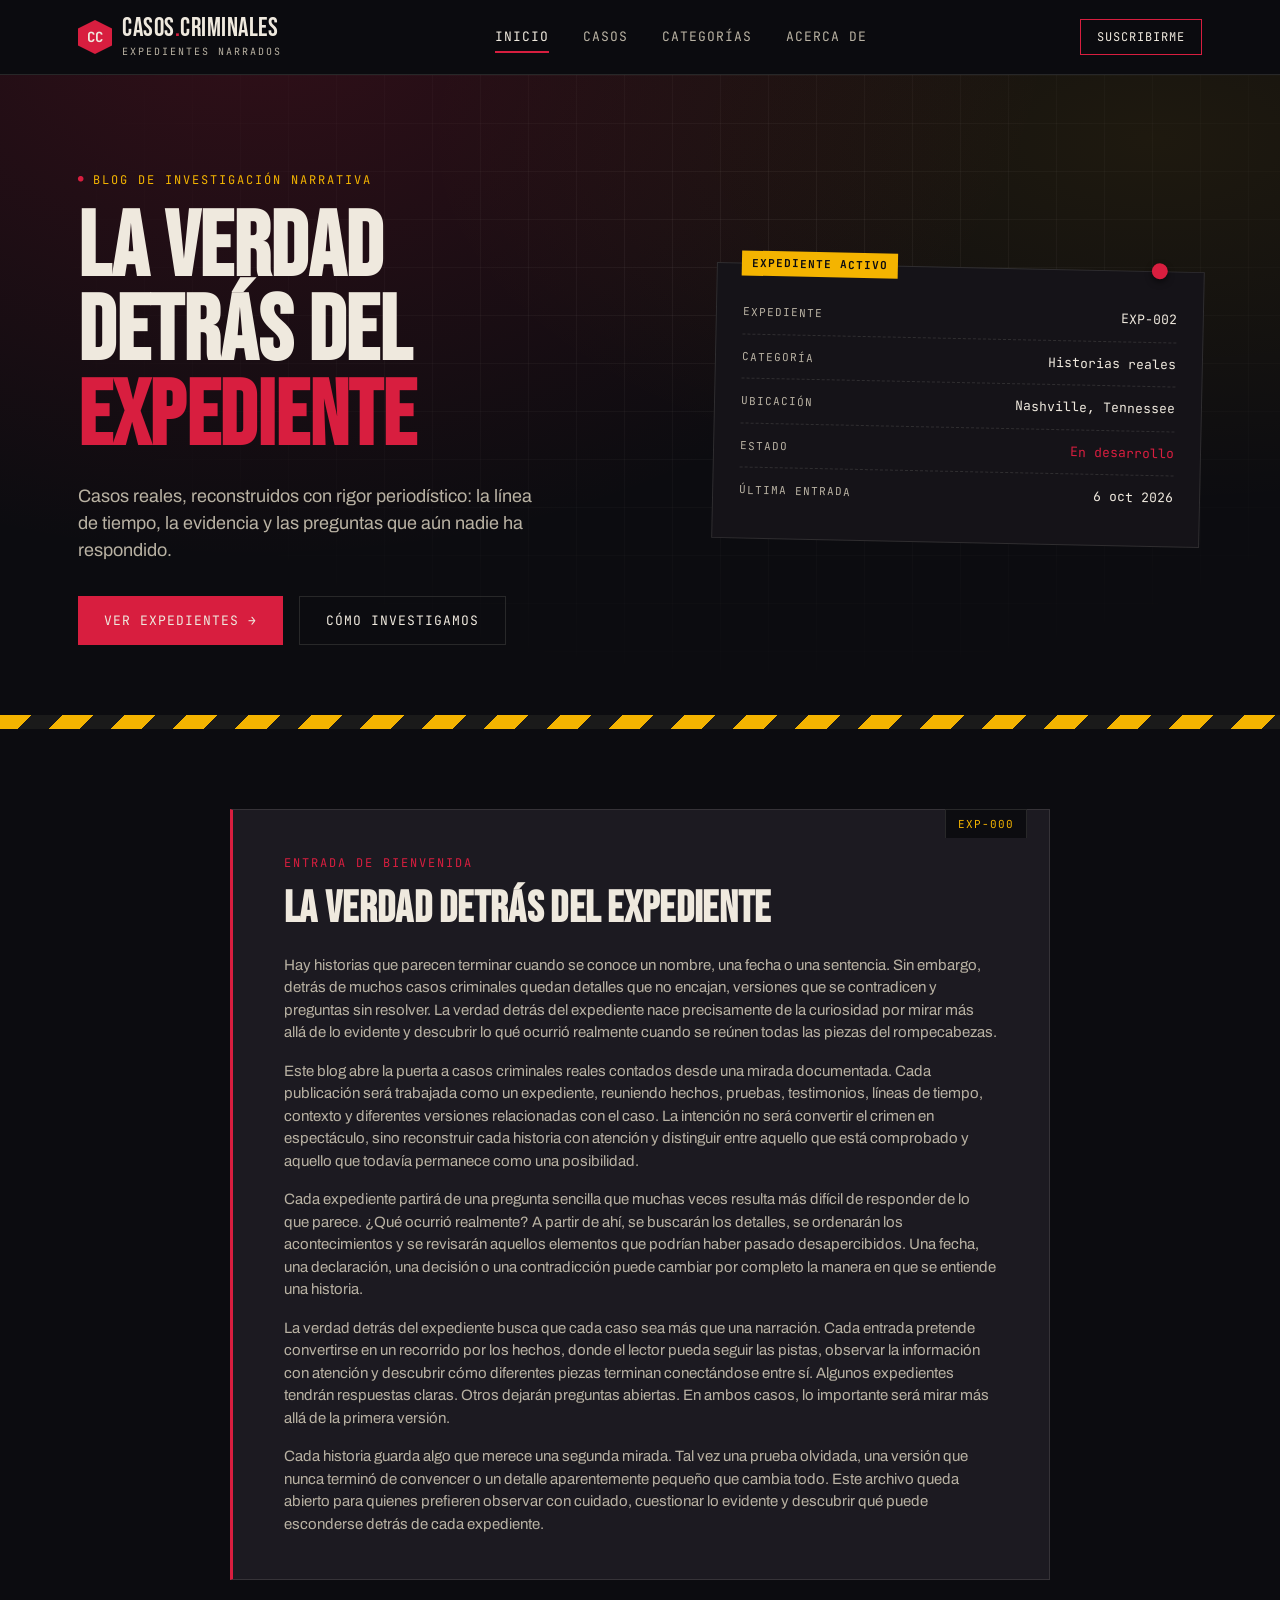
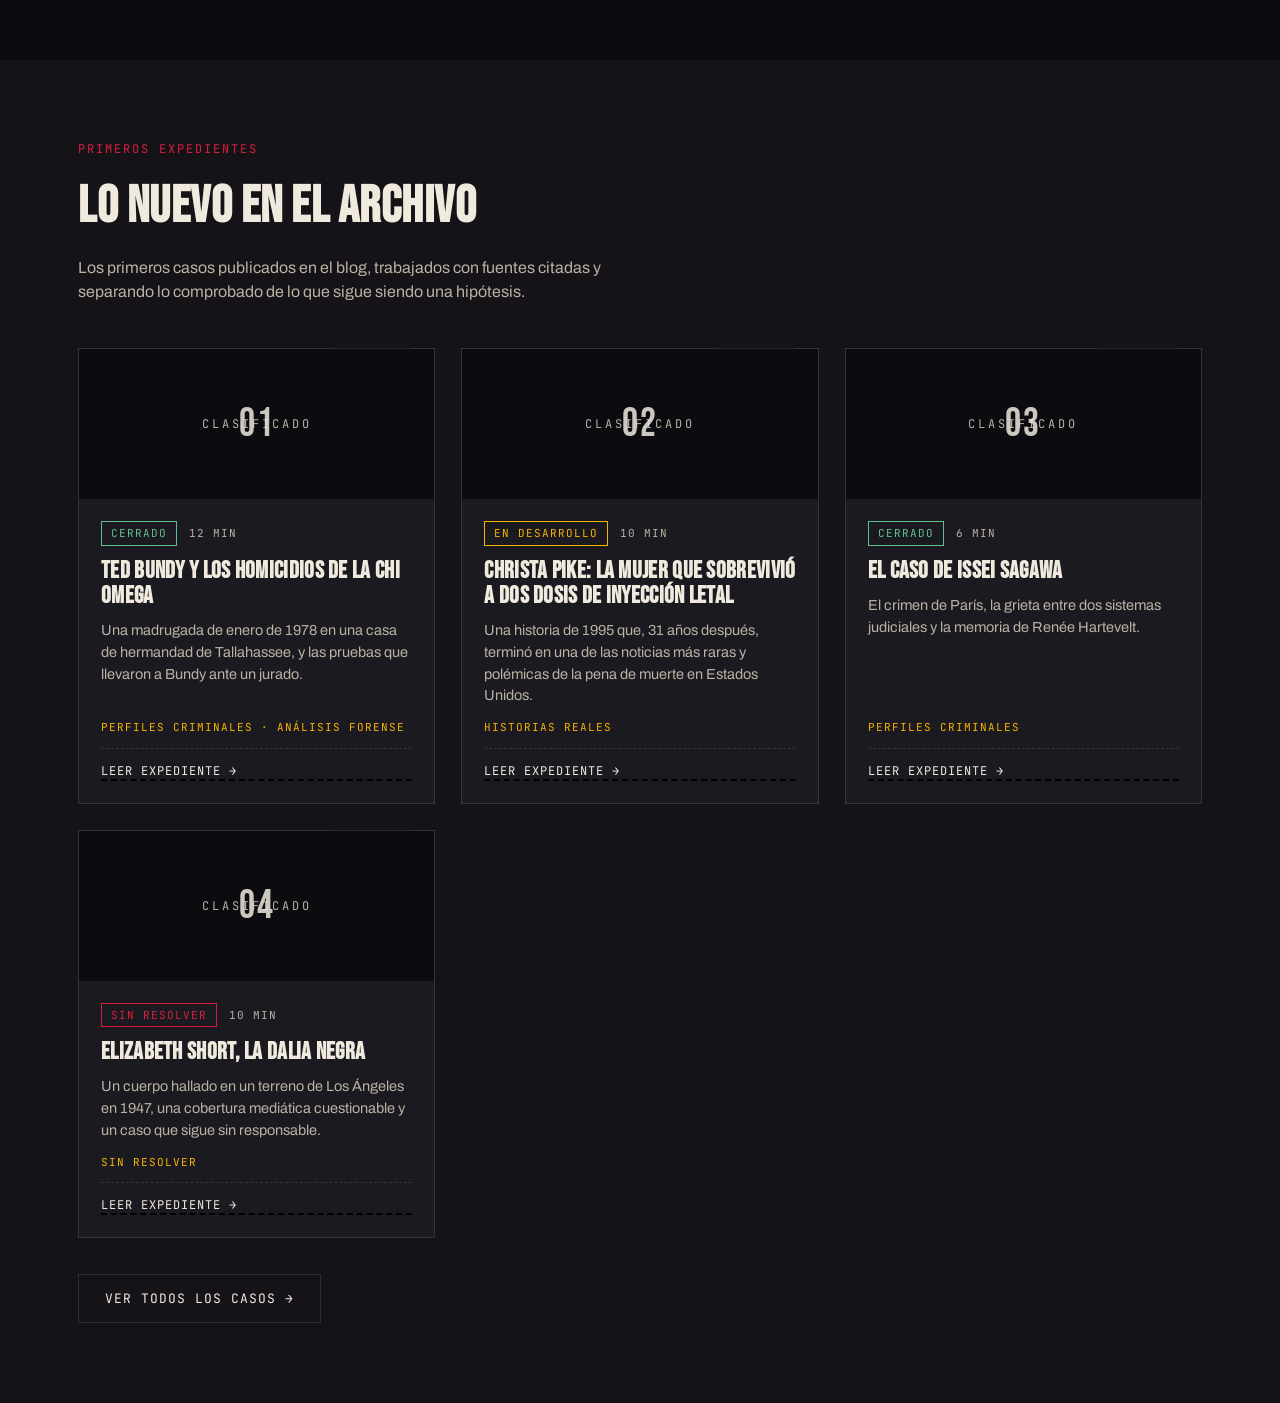
==== commit 9e894a1f: "Add files via upload" ====
--- a/index.html
+++ b/index.html
@@ -157,7 +157,7 @@
           <span class="case-tab">EXP-001</span>
           <div class="case-media"><div class="redact-bar">CLASIFICADO</div><span class="icon">01</span></div>
           <div class="case-body">
-            <div class="case-meta"><span class="badge status-closed">Cerrado</span><span>12 min</span></div>
+            <div class="case-meta"><span class="badge status-closed">Cerrado</span><span>25 min</span></div>
             <h3>Ted Bundy y los homicidios de la Chi Omega</h3>
             <p>Una madrugada de enero de 1978 en una casa de hermandad de Tallahassee, y las pruebas que llevaron a Bundy ante un jurado.</p>
             <span class="case-cat">Perfiles criminales · Análisis forense</span>
@@ -168,7 +168,7 @@
           <span class="case-tab">EXP-002</span>
           <div class="case-media"><div class="redact-bar">CLASIFICADO</div><span class="icon">02</span></div>
           <div class="case-body">
-            <div class="case-meta"><span class="badge status-analisis">En desarrollo</span><span>10 min</span></div>
+            <div class="case-meta"><span class="badge status-analisis">En desarrollo</span><span>25 min</span></div>
             <h3>Christa Pike: la mujer que sobrevivió a dos dosis de inyección letal</h3>
             <p>Una historia de 1995 que, 31 años después, terminó en una de las noticias más raras y polémicas de la pena de muerte en Estados Unidos.</p>
             <span class="case-cat">Historias reales</span>
@@ -179,7 +179,7 @@
           <span class="case-tab">EXP-003</span>
           <div class="case-media"><div class="redact-bar">CLASIFICADO</div><span class="icon">03</span></div>
           <div class="case-body">
-            <div class="case-meta"><span class="badge status-closed">Cerrado</span><span>6 min</span></div>
+            <div class="case-meta"><span class="badge status-closed">Cerrado</span><span>15 min</span></div>
             <h3>El caso de Issei Sagawa</h3>
             <p>El crimen de París, la grieta entre dos sistemas judiciales y la memoria de Renée Hartevelt.</p>
             <span class="case-cat">Perfiles criminales</span>
@@ -190,7 +190,7 @@
           <span class="case-tab">EXP-004</span>
           <div class="case-media"><div class="redact-bar">CLASIFICADO</div><span class="icon">04</span></div>
           <div class="case-body">
-            <div class="case-meta"><span class="badge status-open">Sin resolver</span><span>10 min</span></div>
+            <div class="case-meta"><span class="badge status-open">Sin resolver</span><span>20 min</span></div>
             <h3>Elizabeth Short, La Dalia Negra</h3>
             <p>Un cuerpo hallado en un terreno de Los Ángeles en 1947, una cobertura mediática cuestionable y un caso que sigue sin responsable.</p>
             <span class="case-cat">Sin resolver</span>
@@ -255,7 +255,6 @@
       <div class="tape-frame">
         <p><strong>Casos Criminales</strong> es un blog narrativo dedicado a reconstruir casos reales con responsabilidad periodística.</p>
         <p>No sensacionalizamos el dolor ajeno: contextualizamos, citamos fuentes y separamos el hecho comprobado de la especulación.</p>
-        <p>Lorem ipsum dolor sit amet, consectetur adipiscing elit. Sed do eiusmod tempor incididunt ut labore et dolore magna aliqua. Ut enim ad minim veniam quis nostrud exercitation.</p>
         <p>Nuestro público: personas curiosas por el true crime que buscan algo más que un titular llamativo.</p>
       </div>
       <div>
@@ -329,7 +328,7 @@
   <article class="entry">
     <button class="back-link" data-nav="casos">← Volver a los casos</button>
     <header class="entry-head">
-      <div class="entry-top"><span class="entry-num">EXP-001</span><span class="badge status-closed">Cerrado</span><span class="entry-time">25 min de lectura</span></div>
+      <div class="entry-top"><span class="entry-num">EXP-001</span><span class="badge status-closed">Cerrado</span><span class="entry-time">25 minutos de lectura</span></div>
       <h1>Ted Bundy y los homicidios de la Chi Omega</h1>
       <div class="entry-cats"><button class="chip" data-cat-filter="perfiles">Perfiles criminales</button><button class="chip" data-cat-filter="forense">Análisis forense</button></div>
     </header>
@@ -384,7 +383,7 @@
   <article class="entry">
     <button class="back-link" data-nav="casos">← Volver a los casos</button>
     <header class="entry-head">
-      <div class="entry-top"><span class="entry-num">EXP-002</span><span class="badge status-analisis">En desarrollo</span><span class="entry-time">25 min de lectura</span></div>
+      <div class="entry-top"><span class="entry-num">EXP-002</span><span class="badge status-analisis">En desarrollo</span><span class="entry-time">25 minutos de lectura</span></div>
       <h1>Christa Pike: la mujer que sobrevivió a dos dosis de inyección letal</h1>
       <p class="entry-sub">Pasó tres décadas en el corredor de la muerte, y finalmente sobrevivió.</p>
       <div class="entry-cats"><button class="chip" data-cat-filter="historias">Historias reales</button></div>
@@ -457,7 +456,7 @@
   <article class="entry">
     <button class="back-link" data-nav="casos">← Volver a los casos</button>
     <header class="entry-head">
-      <div class="entry-top"><span class="entry-num">EXP-003</span><span class="badge status-closed">Cerrado</span><span class="entry-time">15 min de lectura</span></div>
+      <div class="entry-top"><span class="entry-num">EXP-003</span><span class="badge status-closed">Cerrado</span><span class="entry-time">15 minutos de lectura</span></div>
       <h1>El caso de Issei Sagawa</h1>
       <p class="entry-sub">La grieta judicial y el respeto a la memoria</p>
       <div class="entry-cats"><button class="chip" data-cat-filter="perfiles">Perfiles criminales</button></div>
@@ -504,7 +503,7 @@
   <article class="entry">
     <button class="back-link" data-nav="casos">← Volver a los casos</button>
     <header class="entry-head">
-      <div class="entry-top"><span class="entry-num">EXP-004</span><span class="badge status-open">Sin resolver</span><span class="entry-time">20 min de lectura</span></div>
+      <div class="entry-top"><span class="entry-num">EXP-004</span><span class="badge status-open">Sin resolver</span><span class="entry-time">20 minutos de lectura</span></div>
       <h1>Elizabeth Short, La Dalia Negra</h1>
       <div class="entry-cats"><button class="chip" data-cat-filter="sinresolver">Sin resolver</button></div>
     </header>
@@ -549,8 +548,6 @@
       <button class="btn btn-primary" data-nav="caso-bundy">Siguiente expediente →</button>
     </nav>
   </article>
-</section>
-
 <section class="newsletter" id="suscribete">
   <div class="wrap newsletter-inner">
     <div>
@@ -563,7 +560,6 @@
     </form>
   </div>
 </section>
-
 <footer>
   <div class="wrap">
     <div class="footer-grid">
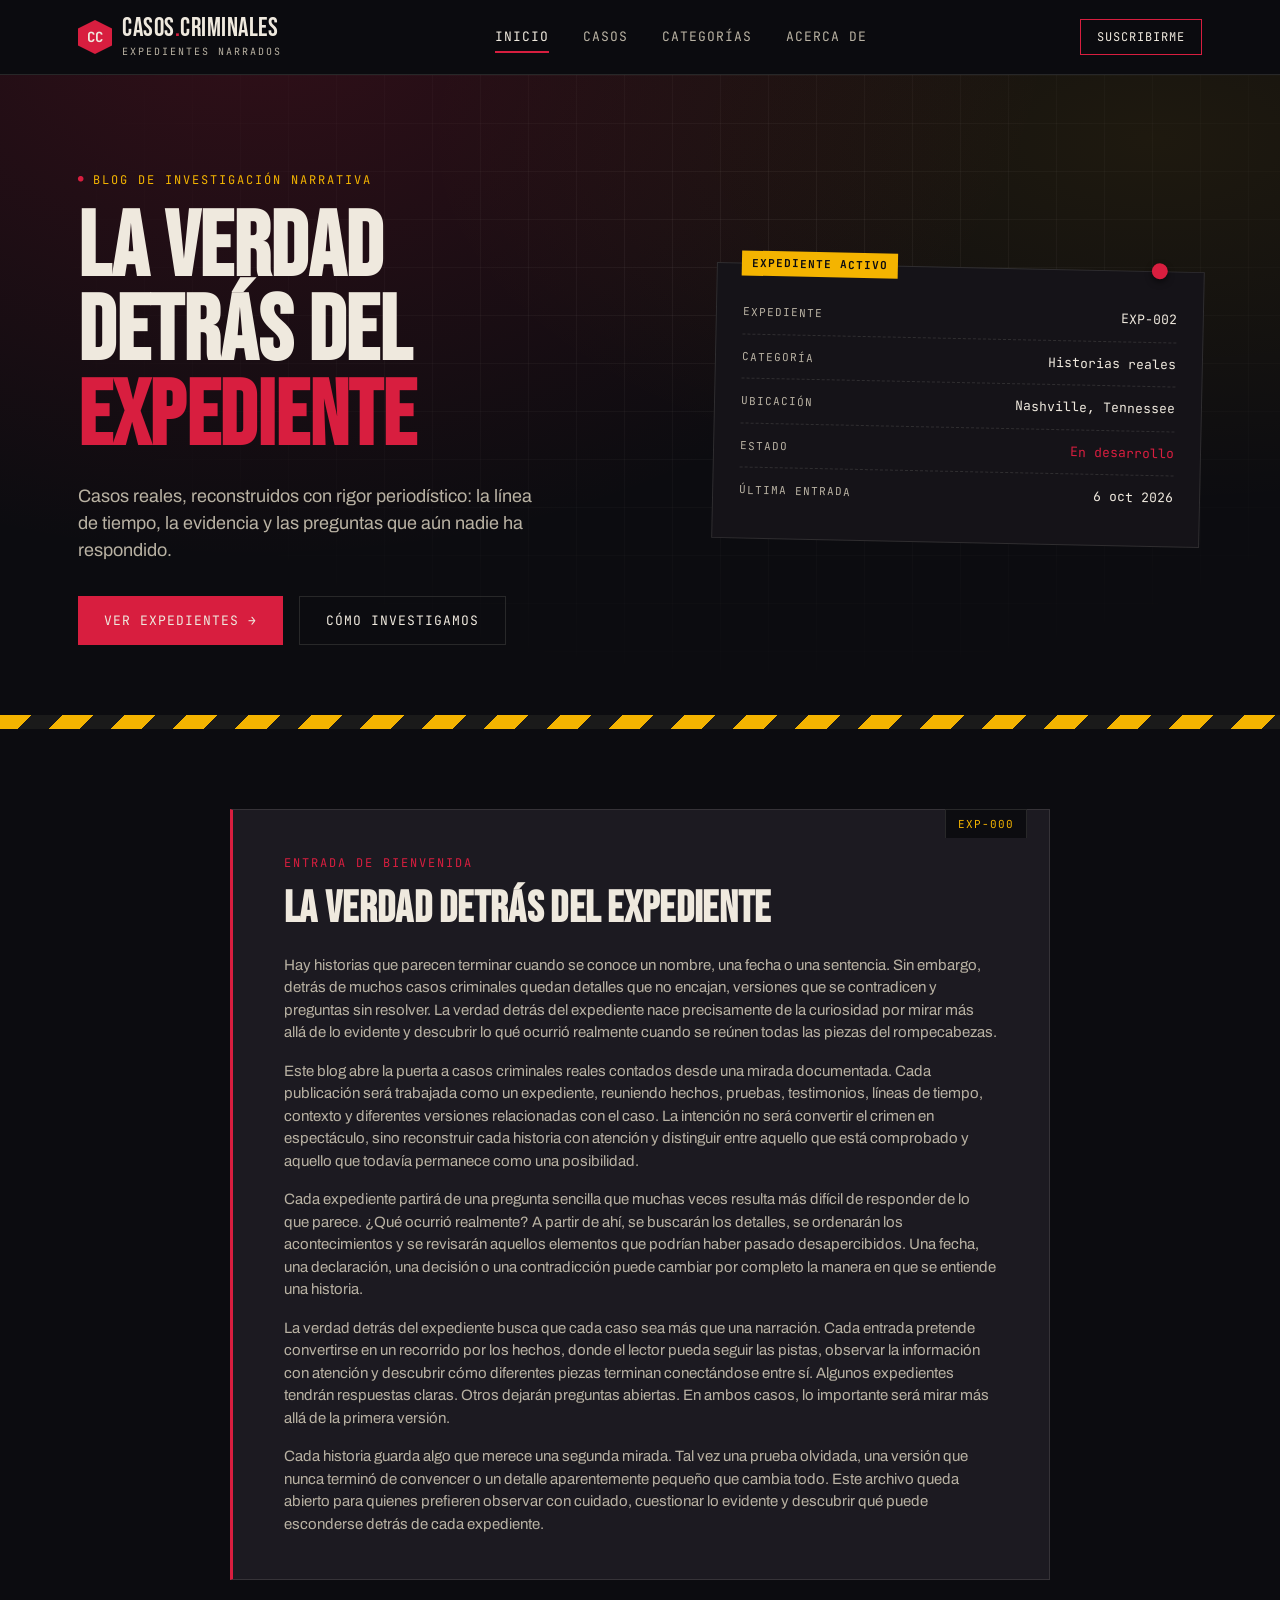
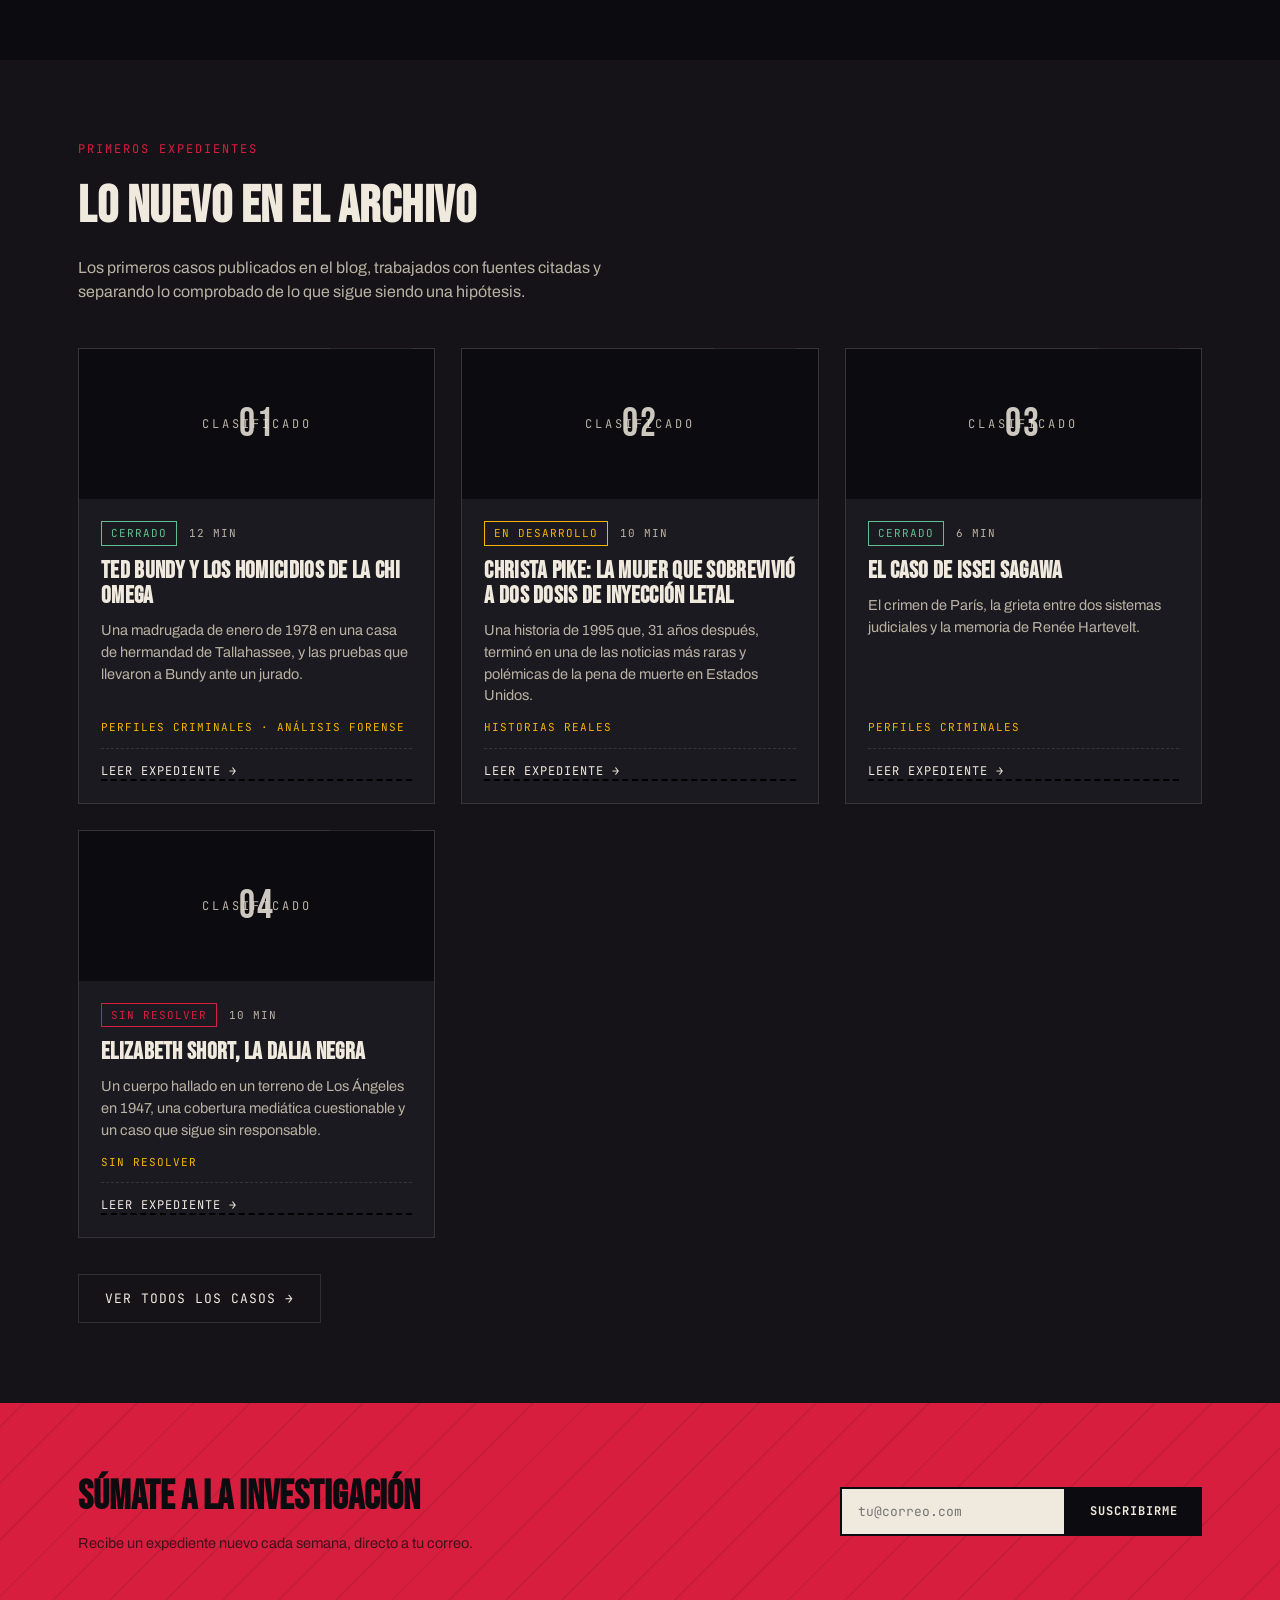
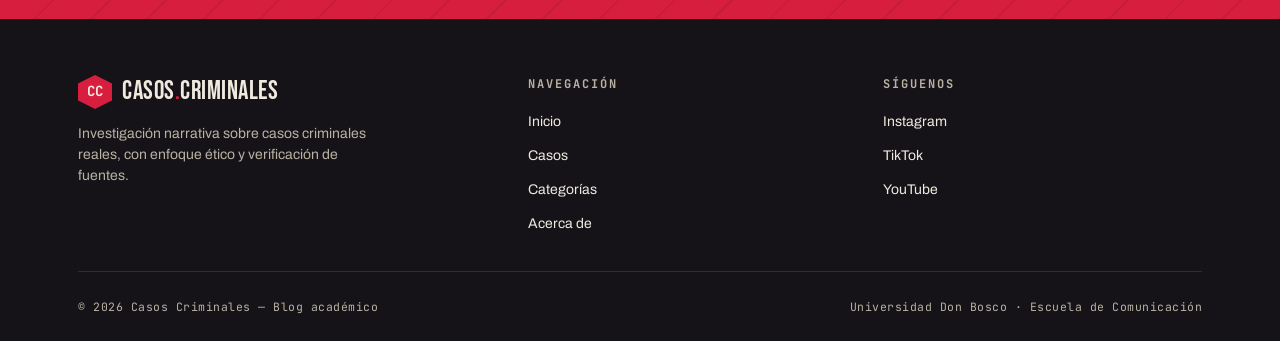
==== commit 590638cd: "Add files via upload Data base done." ====
--- a/index.html
+++ b/index.html
@@ -1,601 +1,604 @@
-<!DOCTYPE html>
-<html lang="es">
-<head>
-<meta charset="UTF-8">
-<meta name="viewport" content="width=device-width, initial-scale=1.0">
-<title>Casos Criminales — Expedientes reales</title>
-<link rel="stylesheet" href="styles.css">
-</head>
-<body>
-
-<header class="site">
-  <nav class="wrap">
-    <div class="brand" data-nav="inicio">
-      <span class="mark">CC</span>
-      <div>
-        <div class="name">CASOS<span>.</span>CRIMINALES</div>
-        <div class="tag">Expedientes narrados</div>
-      </div>
-    </div>
-    <div class="navlinks">
-      <button data-nav="inicio">Inicio</button>
-      <button data-nav="casos">Casos</button>
-      <button data-nav="categorias">Categorías</button>
-      <button data-nav="sobre">Acerca de</button>
-    </div>
-    <button class="nav-cta" data-nav="suscribete-scroll">Suscribirme</button>
-    <button class="burger" id="burgerBtn" aria-label="Abrir menú" aria-expanded="false">
-      <span></span><span></span><span></span>
-    </button>
-  </nav>
-  <div class="mobile-menu" id="mobileMenu">
-    <button data-nav="inicio">Inicio</button>
-    <button data-nav="casos">Casos</button>
-    <button data-nav="categorias">Categorías</button>
-    <button data-nav="sobre">Acerca de</button>
-    <button data-nav="suscribete-scroll">Suscribirme</button>
-  </div>
-</header>
-
-<!-- ================= VISTA: INICIO ================= -->
-<section class="view active" id="view-inicio" data-view="inicio">
-  <div class="hero">
-    <div class="wrap hero-inner">
-      <div>
-        <div class="eyebrow">Blog de investigación narrativa</div>
-        <h1>La verdad<br>detrás del <em>expediente</em></h1>
-        <p class="lede">Casos reales, reconstruidos con rigor periodístico: la línea de tiempo, la evidencia y las preguntas que aún nadie ha respondido.</p>
-        <div class="hero-ctas">
-          <button class="btn btn-primary" data-nav="casos">Ver expedientes →</button>
-          <button class="btn btn-ghost" data-nav="sobre">Cómo investigamos</button>
-        </div>
-      </div>
-      <div class="board" data-nav="caso-pike" role="button" tabindex="0" title="Leer el expediente">
-        <span class="pin"></span>
-        <div class="board-row"><span class="label">Expediente</span><span class="val">EXP-002</span></div>
-        <div class="board-row"><span class="label">Categoría</span><span class="val">Historias reales</span></div>
-        <div class="board-row"><span class="label">Ubicación</span><span class="val">Nashville, Tennessee</span></div>
-        <div class="board-row"><span class="label">Estado</span><span class="val open">En desarrollo</span></div>
-        <div class="board-row"><span class="label">Última entrada</span><span class="val">6 oct 2026</span></div>
-      </div>
-    </div>
-  </div>
-  <div class="tape"></div>
-  <section class="section">
-    <div class="wrap">
-      <article class="welcome-post">
-        <span class="case-tab">EXP-000</span>
-        <span class="section-tag">Entrada de bienvenida</span>
-        <h3>La verdad detrás del expediente</h3>
-        <p>Hay historias que parecen terminar cuando se conoce un nombre, una fecha o una sentencia. Sin embargo, detrás de muchos casos criminales quedan detalles que no encajan, versiones que se contradicen y preguntas sin resolver. La verdad detrás del expediente nace precisamente de la curiosidad por mirar más allá de lo evidente y descubrir lo qué ocurrió realmente cuando se reúnen todas las piezas del rompecabezas.</p>
-        <p>Este blog abre la puerta a casos criminales reales contados desde una mirada documentada. Cada publicación será trabajada como un expediente, reuniendo hechos, pruebas, testimonios, líneas de tiempo, contexto y diferentes versiones relacionadas con el caso. La intención no será convertir el crimen en espectáculo, sino reconstruir cada historia con atención y distinguir entre aquello que está comprobado y aquello que todavía permanece como una posibilidad.</p>
-        <p>Cada expediente partirá de una pregunta sencilla que muchas veces resulta más difícil de responder de lo que parece. ¿Qué ocurrió realmente? A partir de ahí, se buscarán los detalles, se ordenarán los acontecimientos y se revisarán aquellos elementos que podrían haber pasado desapercibidos. Una fecha, una declaración, una decisión o una contradicción puede cambiar por completo la manera en que se entiende una historia.</p>
-        <p>La verdad detrás del expediente busca que cada caso sea más que una narración. Cada entrada pretende convertirse en un recorrido por los hechos, donde el lector pueda seguir las pistas, observar la información con atención y descubrir cómo diferentes piezas terminan conectándose entre sí. Algunos expedientes tendrán respuestas claras. Otros dejarán preguntas abiertas. En ambos casos, lo importante será mirar más allá de la primera versión.</p>
-        <p>Cada historia guarda algo que merece una segunda mirada. Tal vez una prueba olvidada, una versión que nunca terminó de convencer o un detalle aparentemente pequeño que cambia todo. Este archivo queda abierto para quienes prefieren observar con cuidado, cuestionar lo evidente y descubrir qué puede esconderse detrás de cada expediente.</p>
-      </article>
-    </div>
-  </section>
-  <section class="section section-alt">
-    <div class="wrap">
-      <div class="section-head">
-        <span class="section-tag">Primeros expedientes</span>
-        <h2>Lo nuevo en el archivo</h2>
-        <p>Los primeros casos publicados en el blog, trabajados con fuentes citadas y separando lo comprobado de lo que sigue siendo una hipótesis.</p>
-      </div>
-      <div class="cases-grid" id="inicioGrid">
-        <article class="case-card" data-status="cerrado" data-cat="perfiles forense">
-          <span class="case-tab">EXP-001</span>
-          <div class="case-media"><div class="redact-bar">CLASIFICADO</div><span class="icon">01</span></div>
-          <div class="case-body">
-            <div class="case-meta"><span class="badge status-closed">Cerrado</span><span>12 min</span></div>
-            <h3>Ted Bundy y los homicidios de la Chi Omega</h3>
-            <p>Una madrugada de enero de 1978 en una casa de hermandad de Tallahassee, y las pruebas que llevaron a Bundy ante un jurado.</p>
-            <span class="case-cat">Perfiles criminales · Análisis forense</span>
-            <button class="case-link" data-nav="caso-bundy">Leer expediente <span class="arrow">→</span></button>
-          </div>
-        </article>
-        <article class="case-card" data-status="desarrollo" data-cat="historias">
-          <span class="case-tab">EXP-002</span>
-          <div class="case-media"><div class="redact-bar">CLASIFICADO</div><span class="icon">02</span></div>
-          <div class="case-body">
-            <div class="case-meta"><span class="badge status-analisis">En desarrollo</span><span>10 min</span></div>
-            <h3>Christa Pike: la mujer que sobrevivió a dos dosis de inyección letal</h3>
-            <p>Una historia de 1995 que, 31 años después, terminó en una de las noticias más raras y polémicas de la pena de muerte en Estados Unidos.</p>
-            <span class="case-cat">Historias reales</span>
-            <button class="case-link" data-nav="caso-pike">Leer expediente <span class="arrow">→</span></button>
-          </div>
-        </article>
-        <article class="case-card" data-status="cerrado" data-cat="perfiles">
-          <span class="case-tab">EXP-003</span>
-          <div class="case-media"><div class="redact-bar">CLASIFICADO</div><span class="icon">03</span></div>
-          <div class="case-body">
-            <div class="case-meta"><span class="badge status-closed">Cerrado</span><span>6 min</span></div>
-            <h3>El caso de Issei Sagawa</h3>
-            <p>El crimen de París, la grieta entre dos sistemas judiciales y la memoria de Renée Hartevelt.</p>
-            <span class="case-cat">Perfiles criminales</span>
-            <button class="case-link" data-nav="caso-sagawa">Leer expediente <span class="arrow">→</span></button>
-          </div>
-        </article>
-        <article class="case-card" data-status="abierto" data-cat="sinresolver">
-          <span class="case-tab">EXP-004</span>
-          <div class="case-media"><div class="redact-bar">CLASIFICADO</div><span class="icon">04</span></div>
-          <div class="case-body">
-            <div class="case-meta"><span class="badge status-open">Sin resolver</span><span>10 min</span></div>
-            <h3>Elizabeth Short, La Dalia Negra</h3>
-            <p>Un cuerpo hallado en un terreno de Los Ángeles en 1947, una cobertura mediática cuestionable y un caso que sigue sin responsable.</p>
-            <span class="case-cat">Sin resolver</span>
-            <button class="case-link" data-nav="caso-dalia">Leer expediente <span class="arrow">→</span></button>
-          </div>
-        </article>
-      </div>
-      <div style="margin-top:36px;"><button class="btn btn-ghost" data-nav="casos">Ver todos los casos →</button></div>
-    </div>
-  </section>
-</section>
-
-<!-- ================= VISTA: CASOS ================= -->
-<section class="view" id="view-casos" data-view="casos">
-  <section class="section">
-    <div class="wrap">
-      <div class="section-head">
-        <span class="section-tag">Archivo completo</span>
-        <h2>Todos los casos</h2>
-        <p>El archivo completo de expedientes. Filtra por estado para encontrar el caso que buscas.</p>
-      </div>
-      <div class="filter-row">
-        <button class="filter-btn active" data-filter="todos">Todos</button>
-        <button class="filter-btn" data-filter="abierto">Sin resolver</button>
-        <button class="filter-btn" data-filter="desarrollo">En desarrollo</button>
-        <button class="filter-btn" data-filter="cerrado">Cerrados</button>
-      </div>
-      <div class="active-filter" id="activeFilter" hidden>
-        Categoría: <strong id="activeFilterLabel"></strong>
-        <button id="clearCat" aria-label="Quitar filtro de categoría">✕ Quitar</button>
-      </div>
-      <div class="cases-grid" id="casosGrid">
-        <article class="case-card" data-status="cerrado" data-cat="perfiles forense">
-          <span class="case-tab">EXP-001</span>
-          <div class="case-media"><div class="redact-bar">CLASIFICADO</div><span class="icon">01</span></div>
-          <div class="case-body">
-            <div class="case-meta"><span class="badge status-closed">Cerrado</span><span>25 min</span></div>
-            <h3>Ted Bundy y los homicidios de la Chi Omega</h3>
-            <p>Una madrugada de enero de 1978 en una casa de hermandad de Tallahassee, y las pruebas que llevaron a Bundy ante un jurado.</p>
-            <span class="case-cat">Perfiles criminales · Análisis forense</span>
-            <button class="case-link" data-nav="caso-bundy">Leer expediente <span class="arrow">→</span></button>
-          </div>
-        </article>
-        <article class="case-card" data-status="desarrollo" data-cat="historias">
-          <span class="case-tab">EXP-002</span>
-          <div class="case-media"><div class="redact-bar">CLASIFICADO</div><span class="icon">02</span></div>
-          <div class="case-body">
-            <div class="case-meta"><span class="badge status-analisis">En desarrollo</span><span>25 min</span></div>
-            <h3>Christa Pike: la mujer que sobrevivió a dos dosis de inyección letal</h3>
-            <p>Una historia de 1995 que, 31 años después, terminó en una de las noticias más raras y polémicas de la pena de muerte en Estados Unidos.</p>
-            <span class="case-cat">Historias reales</span>
-            <button class="case-link" data-nav="caso-pike">Leer expediente <span class="arrow">→</span></button>
-          </div>
-        </article>
-        <article class="case-card" data-status="cerrado" data-cat="perfiles">
-          <span class="case-tab">EXP-003</span>
-          <div class="case-media"><div class="redact-bar">CLASIFICADO</div><span class="icon">03</span></div>
-          <div class="case-body">
-            <div class="case-meta"><span class="badge status-closed">Cerrado</span><span>15 min</span></div>
-            <h3>El caso de Issei Sagawa</h3>
-            <p>El crimen de París, la grieta entre dos sistemas judiciales y la memoria de Renée Hartevelt.</p>
-            <span class="case-cat">Perfiles criminales</span>
-            <button class="case-link" data-nav="caso-sagawa">Leer expediente <span class="arrow">→</span></button>
-          </div>
-        </article>
-        <article class="case-card" data-status="abierto" data-cat="sinresolver">
-          <span class="case-tab">EXP-004</span>
-          <div class="case-media"><div class="redact-bar">CLASIFICADO</div><span class="icon">04</span></div>
-          <div class="case-body">
-            <div class="case-meta"><span class="badge status-open">Sin resolver</span><span>20 min</span></div>
-            <h3>Elizabeth Short, La Dalia Negra</h3>
-            <p>Un cuerpo hallado en un terreno de Los Ángeles en 1947, una cobertura mediática cuestionable y un caso que sigue sin responsable.</p>
-            <span class="case-cat">Sin resolver</span>
-            <button class="case-link" data-nav="caso-dalia">Leer expediente <span class="arrow">→</span></button>
-          </div>
-        </article>
-      </div>
-      <p class="empty-msg" id="emptyMsg" hidden>Todavía no hay expedientes con este filtro. Próximamente.</p>
-    </div>
-  </section>
-</section>
-
-<!-- ================= VISTA: CATEGORÍAS ================= -->
-<section class="view" id="view-categorias" data-view="categorias">
-  <section class="section">
-    <div class="wrap">
-      <div class="section-head">
-        <span class="section-tag">Navega por tema</span>
-        <h2>Categorías</h2>
-        <p>Así se organiza el archivo: cada categoría agrupa expedientes con un enfoque particular. Haz clic en una para ver sus casos.</p>
-      </div>
-      <div class="cat-grid">
-        <div class="cat-item" data-cat-filter="sinresolver" role="button" tabindex="0">
-          <span class="num">/01</span>
-          <h4>Sin resolver</h4>
-          <p>Casos que siguen abiertos y las hipótesis que quedaron sobre la mesa.</p>
-          <span class="count">1 expediente</span>
-        </div>
-        <div class="cat-item" data-cat-filter="organizado" role="button" tabindex="0">
-          <span class="num">/02</span>
-          <h4>Crimen organizado</h4>
-          <p>Estructuras, redes y el dinero que las sostiene.</p>
-          <span class="count">Próximamente</span>
-        </div>
-        <div class="cat-item" data-cat-filter="perfiles" role="button" tabindex="0">
-          <span class="num">/03</span>
-          <h4>Perfiles criminales</h4>
-          <p>Retratos psicológicos construidos a partir de evidencia real.</p>
-          <span class="count">2 expedientes</span>
-        </div>
-        <div class="cat-item" data-cat-filter="forense" role="button" tabindex="0">
-          <span class="num">/04</span>
-          <h4>Análisis forense</h4>
-          <p>Cómo la ciencia ayuda —o falla— al resolver un caso.</p>
-          <span class="count">1 expediente</span>
-        </div>
-        <div class="cat-item" data-cat-filter="historias" role="button" tabindex="0">
-          <span class="num">/05</span>
-          <h4>Historias reales</h4>
-          <p>Crónicas contadas desde el contexto humano que rodeó cada caso.</p>
-          <span class="count">1 expediente</span>
-        </div>
-      </div>
-    </div>
-  </section>
-</section>
-
-<!-- ================= VISTA: ACERCA DE ================= -->
-<section class="view" id="view-sobre" data-view="sobre">
-  <section class="section">
-    <div class="wrap about-grid">
-      <div class="tape-frame">
-        <p><strong>Casos Criminales</strong> es un blog narrativo dedicado a reconstruir casos reales con responsabilidad periodística.</p>
-        <p>No sensacionalizamos el dolor ajeno: contextualizamos, citamos fuentes y separamos el hecho comprobado de la especulación.</p>
-        <p>Nuestro público: personas curiosas por el true crime que buscan algo más que un titular llamativo.</p>
-      </div>
-      <div>
-        <div class="section-head" style="margin-bottom:24px;">
-          <span class="section-tag">Cómo funciona el blog</span>
-          <h2 style="font-size:clamp(28px,4vw,38px);">De la pestaña al expediente</h2>
-        </div>
-        <ul class="steps">
-          <li><span class="step-n">01</span><div><h5>Inicio</h5><p>Presenta el expediente activo y los casos destacados de la semana.</p></div></li>
-          <li><span class="step-n">02</span><div><h5>Casos</h5><p>El archivo completo, filtrable por estado: sin resolver, en desarrollo o cerrado.</p></div></li>
-          <li><span class="step-n">03</span><div><h5>Categorías</h5><p>Navegación temática para quienes buscan un tipo específico de caso.</p></div></li>
-          <li><span class="step-n">04</span><div><h5>Acerca de</h5><p>Nuestra metodología, fuentes y el equipo detrás de cada investigación.</p></div></li>
-        </ul>
-      </div>
-    </div>
-    <div class="wrap">
-      <div class="section-head" style="margin-top:60px;">
-        <span class="section-tag">Equipo</span>
-        <h2 style="font-size:clamp(28px,4vw,38px);">Quiénes investigan</h2>
-      </div>
-      <div class="team-list">
-        <article class="team-post">
-          <div class="team-post-head">
-            <div class="avatar">H</div>
-            <h5>Harold Molina</h5>
-          </div>
-          <p>Me gusta investigar cualquier cosa en mi tiempo libre por el simple hecho de saber más acerca del mundo y sus personas, el proceso de investigación es algo que disfruto realizar, gracias a esa acción voy comprendiendo primero los antecedentes de un suceso que permite una buena investigación se produzca, comprendiendo qué ha pasado y por qué ha sucedido un hecho.</p>
-          <p>El tema de la criminalidad siempre me resulta algo interesante, principalmente desde la perspectiva de las personas que han realizado el crimen, estudiar sus motivaciones y comprender sus razones, un crimen no suele ser cometido por el simple hecho de hacer mal, siempre hay una razón para cometer, ya sea por razones egoístas o por el desarrollo de un problema que se ha dejado crecer de forma inconsciente o irresponsable.</p>
-          <p>Analizar este tipo de información ayuda principalmente a estar informados de sucesos importantes que puedan estar ocurriendo en nuestra realidad debido al impacto que pueden causar, lo que me destacará será resaltar cuando sea posible la respuesta hacia ambas interrogantes para comprender de mejor manera los casos, incluyendo un resumen general que apoya bastante la lectura para recordar ciertos detalles que pueden haberse olvidado o pasarse por alto. Además, de mencionar e intentar traer como tema de conversación dentro del blog casos criminales antiguos que pueden o no haberse resuelto con el paso del tiempo, tomando en cuenta la misma estructura y recapitulando lo que se conoce y el porqué no se ha podido resolver aún.</p>
-          <p>Mi rol dentro del blog será editor, revisando que cada artículo posea un estilo de redacción unificado para evitar errores gramaticales o agilizar la lectura en las distintas entradas que se presenten dentro del blog.</p>
-        </article>
-
-        <article class="team-post">
-          <div class="team-post-head">
-            <div class="avatar">A</div>
-            <h5>Andre Ramirez</h5>
-          </div>
-          <p>Soy alguien entusiasta del análisis, observador por naturaleza y con un ojo afinado para detectar los detalles que otros suelen pasar por alto. Me fascinan las historias que desafían la lógica y los casos donde las respuestas no son tan evidentes a primera vista.</p>
-          <p>Algo que me interesa es la mente criminal, la psicología detrás de los enigmas más oscuros y la reconstrucción paso a paso de los hechos. Me apasiona analizar pruebas, descubrir patrones y entender qué motiva a una persona a cruzar la línea del misterio.</p>
-          <p>Algo que me motiva para este trabajo es compartir esa fascinación con una comunidad que busque ir más allá de los titulares sensacionalistas. Quiero ofrecer a los lectores un espacio donde podamos informar, cuestionar, teorizar y tener diferentes puntos de vista sobre un mismo caso.</p>
-          <p>Se podría decir que mi rol principal sería Investigador y Redactor de Enigmas. Mi labor es rastrear los datos, verificar los hechos y estructurar las narrativas de cada caso para que la lectura sea informativa, precisa y adictiva.</p>
-          <p>Algo que tal vez me pueda diferenciar y dar mi huella creativa para este blog sería una frase y me ha gustado mucho esta. Mi "Evidencia A": En cada entrada que redacto, dejo una pequeña pista oculta o dato clave escondido entre las líneas. Si lees con suficiente atención, podrás resolver el misterio del artículo antes de llegar al final.</p>
-        </article>
-
-        <article class="team-post">
-          <div class="team-post-head">
-            <div class="avatar">N</div>
-            <h5>Nicole Batres</h5>
-          </div>
-          <p>¡Hola! Soy Nicole, estudiante y creadora de contenido para este blog dedicado al análisis y exposición de casos criminales. Me interesa conocer las historias que se encuentran detrás de distintos acontecimientos, mayormente aquellos casos que generan preguntas, despiertan la curiosidad y permiten comprender de mejor manera los contextos sociales.</p>
-          <p>Una de mis principales características es que disfruto investigando y organizando información para presentarla de una manera visual y llamativa. Mi motivación para formar parte de este proyecto nace de mi interés por investigar y comprender casos reales, analizando los distintos elementos que los rodean, sus antecedentes, procesos de investigación y consecuencias. Además, me interesa aprender a comunicar temas serios de una manera responsable y evitando convertirlos únicamente en entretenimiento.</p>
-          <p>Dentro del proyecto, mi aporte estará enfocado principalmente en la investigación y organización de contenido, procurando que cada publicación tenga una identidad gráfica coherente y ordenada.</p>
-          <p class="team-quote">En este blog te invito a mirar cada caso desde una perspectiva diferente porque: "cada detalle puede contar una historia".</p>
-        </article>
-
-        <article class="team-post">
-          <div class="team-post-head">
-            <div class="avatar">I</div>
-            <h5>Isabella Zelidon</h5>
-          </div>
-          <p>¡Yo soy Isaa! Desde pequeña siempre me he considerado una persona muy observadora y curiosa. Creería que como todos aquí, también he encontrado en los casos criminales una forma distinta de entretenerme, porque no solo cuentan una historia, además siempre me ha gustado investigar cuando algo me genera curiosidad, incluso en cosas bastante cotidianas. Soy de esas personas que, cuando no entiende algo, prefiere buscar un poco más antes de simplemente dejarlo pasar. Creo que por eso este proyecto me llamó la atención desde el inicio, porque combina investigación, redacción y una temática que personalmente me parece interesante.</p>
-          <p>Dentro de La verdad detrás del expediente siento que puedo aportar bastante desde la parte creativa, especialmente en el diseño y la redacción. Me gusta que las cosas se vean bien, pero también que tengan sentido y sean fáciles de seguir. Quiero que el blog tenga una identidad propia y que cada publicación se sienta seria, interesante y bien trabajada, sin perder ese toque de misterio que hace que uno quiera seguir leyendo. ¡Nos vemos en mis próximas entradas!</p>
-        </article>
-      </div>
-    </div>
-  </section>
-</section>
-
-<!-- ================= EXPEDIENTE: EXP-001 ================= -->
-<section class="view" id="view-caso-bundy" data-view="caso-bundy">
-  <article class="entry">
-    <button class="back-link" data-nav="casos">← Volver a los casos</button>
-    <header class="entry-head">
-      <div class="entry-top"><span class="entry-num">EXP-001</span><span class="badge status-closed">Cerrado</span><span class="entry-time">25 minutos de lectura</span></div>
-      <h1>Ted Bundy y los homicidios de la Chi Omega</h1>
-      <div class="entry-cats"><button class="chip" data-cat-filter="perfiles">Perfiles criminales</button><button class="chip" data-cat-filter="forense">Análisis forense</button></div>
-    </header>
-    <div class="entry-body">
-      <blockquote class="entry-quote">“Sientes el último aliento saliendo de su cuerpo, la estás mirando a los ojos. ¡Una persona en esa situación es Dios!” – Ted Bundy</blockquote>
-      <p>Este es el caso de los homicidios de la Chi Omega en florida por Ted Bundy.</p>
-      <p>Ted Bundy nacido el 24 de noviembre de 1946 en Burlington, fue un asesino en serie y violador estadounidense, uno de los criminales más notorios de finales del siglo XX.</p>
-      <p>Las víctimas principales de este caso fueron reconocidas como: Lisa Levy y Margaret Bowman.</p>
-      <p>Lisa Levy tenía 20 años quien era descrita por ser una chica “brillante” que estaba “llena de potencial”, nació en St. Petersburg, Florida. Estudió en la escuela de Dixie Hollins High School, después de graduarse, Lisa empezó a asistir a la Florida State University, en Talahasee, para estudiar merchandising de moda. Lisa era miembro de la fraternidad Chi Omega de la FSU. Se mantenía en contacto con su familia, y vivía con su mamá cuando tenía vacaciones. La casa de la hermandad Chi Omega se encuentra justo a las afueras del campus de la Universidad Estatal de Florida, era el epicentro de a vida social del campus.</p>
-      <p>Margaret Bowman acababa de cumplir 21 años, era hija de Jackson Bowman III y Runelle Bowman, Margaret nació en Honolulu y se mudó a St. Pete cuando era adolescente en 1973 después de que su padre se retirara de la U.S. Fuerza Aérea. Se graduó de la secundaria de San Petersburgo, donde fue presidenta de la sociedad Nacional de Honor francesa y miembro del club de teatro, club de buceo, equipo de tenis y del club de servicio Civinettes. Margaret estudiaba historia del arte y civilizaciones clásicas en la Universidad Estatal d Florida en 1978. La última vez que su padre supo de ella fue cuando ella lo llamó al regresar a Tallahasee para decirle que había llegado a salvo, ya que había viajado de regreso a San Petersburgo el fin de semana anterior para celebrar su cumpleaños con su familia.</p>
-      <p>En enero de 1978 Ted Bundy, merodeaba buscando jóvenes para convertirlas en sus próximas víctimas. El 15 de enero, pocos días después de llegar a Tallahasee, Bundy entró a la casa de la hermandad Chi Omega, por una puerta trasera con una cerradura defectuosa. Entró a la habitación de Margaret Bowman la golpeó con un trozo de madera mientras dormía y la estranguló con una media de nailon. Luego, entró a la habitación de Lisa Lev, de igual forma la golpeó hasta dejarla inconsciente, la mordió y la agredió sexualmente con un bote de laca para el cabello. También atacó a otras 2 víctimas, Karen Chandler y Kathy Kleiner, quienes con suerte sobrevivieron.</p>
-      <p>Tras lo sucedido, simplemente huyó de la casa de la hermandad, corrió hacia el oeste, a la calle Dunwoody, presa de una especie de frenesí psicopático, donde irrumpió en el apartamento de Cheryl Thomas, otra estudiante de la FSU, y la golpeó. Ella sobrevivió, pero quedó con discapacidades permanentes. Entonces, Bundy, como el vampiro que era, se escabulló en la noche antes del amanecer.</p>
-      <p>El agente de policía de la FSU, Ray Crew, patrullaba la avenida Woodward, a pocas cuadras de distancia, cuando recibió una llamada para acudir a la casa de la hermandad Chi Omega. Al parecer, la persona que reportó el incidente lo describió como una pelea entre novios tras ver únicamente a una de las mujeres heridas. El agente de policía de Tallahasee, Oscar Brannon, patrullaba la calle West Tennessee cuando fue enviado a atender lo que se describió como un altercado doméstico. Llegó casi al mismo tiempo que el agente Crew. Brannon, junto con el agente de policía de la FSU, Bill Taylor, comenzó a entrevistar a una de las residentes que había visto al sospechoso huir de la casa de la hermandad. El agente Crew subió y poco después llamó a Brannon para que lo acompañara.</p>
-      <p>El oficial Crew encontró a la primera víctima en el piso de arriba. Estaba herida y llorando, pero coherente. Luego localizó a la siguiente víctima en otra habitación. Tenía la mandíbula herida, lloraba y estaba completamente incoherente. El oficial Crew se dio cuenta de que no se trataba de una simple agresión doméstica. Para entonces, las integrantes de la hermandad se estaban reuniendo en el pasillo. Alguien dijo que Margaret Bowman no había salido de su habitación. Después de llamar a la puerta, la abrió y vio sangre en las paredes y a Bowman en su cama desordenada. Luego entró en la habitación de Lisa Levy, apartó las sábanas de su cama y observó sus graves heridas. Los paramédicos que acudieron creyeron detectar latidos y la trasladaron al hospital. El oficial Brannon estaba realizando una entrevista inicial con Karen Chandler, una de las víctimas supervivientes, cuando se dio cuenta de que su familia vivía en Tallahassee. Hizo que la central de emergencias llamara a su familia para que la encontraran en el hospital. El sargento Howard Winkler, supervisor de la investigación de la escena del crimen de la policía de Tallahassee, llegó para comenzar la investigación con la ayuda del agente Brannon. En el lugar se encontró una extremidad utilizada en los asesinatos. Brannon midió y dibujó un diagrama a escala de las virutas de corteza halladas en el suelo y del probable punto de entrada por donde se introdujo la extremidad en la casa de la hermandad. Su dibujo se presentó posteriormente en el juicio. El sargento Winkler también fotografió a escala una marca de mordedura en Lisa Levy, esta evidencia resultó crucial en el juicio posterior. La investigadora de la escena del crimen de la Oficina del Sheriff del Condado de Leon, Maryann Frisby, recibió una llamada similar para acudir al Hospital Memorial de Tallahassee. Lisa Levy había sido trasladada allí en ambulancia, donde falleció. La investigadora Frisby fue enviada entonces al lugar de los hechos en la calle Dunwoody. Cheryl Thomas, la víctima, también estaba siendo trasladada al hospital. Ella solicitó refuerzos para proteger la escena y varios agentes de la policía de Tallahassee acudieron al lugar. Entre otras pruebas, encontró un pasamontaña que Bundy había usado. Posteriormente se determinó que contenía cabello de Bundy. Esta evidencia fue de suma importancia más adelante en el juicio.</p>
-      <p>De vuelta en la casa de Chi Omega, al amanecer, formaron un equipo organizado para delimitar y registrar el perímetro exterior del edificio, así como otras áreas contiguas. En ese momento, no sabían qué buscar, por lo que se recogieron muchos objetos insignificantes. George, era el sargento de homicidios de la Oficina del Sheriff del Condado de Leon y estaba organizando la investigación del interior del edificio. El teléfono del sargento Jim Sewell sonó a las 3:26 de la madrugada. Como asistente del jefe y oficial de información pública del departamento de policía de la FSU, le estaban informando de los asesinatos. Había estado despierto hasta tarde esa noche en la biblioteca investigando para su tesis doctoral en criminología, pero rápidamente comprendió la situación, se puso manos a la obra y se puso a trabajar. Su principal preocupación era garantizar la seguridad del campus. Más tarde ese mismo día, se organizó una reunión con todos los asesores y administradores de las residencias estudiantiles, fraternidades y hermandades para informarles de lo sucedido y comenzar a reforzar la seguridad dentro y fuera del campus. Jerry Demings, asesor residencial de Kellam Hall, asistió a la reunión. Otro estudiante destacado presente en la reunión fue el presidente de la fraternidad, Rick Baker, exalcalde de San Petersburgo y prominente abogado del condado de Pinellas. El agente Jim Murdaugh, de la Oficina del Sheriff del Condado de Leon, fue asignado para colaborar con la Unidad de Prevención del Delito de la Universidad Estatal de Florida (FSU).</p>
-      <p>El miedo y el pánico se apoderaron de la población estudiantil en las semanas siguientes. Muchos estudiantes simplemente se fueron a casa y nunca regresaron. Surgió otro problema cuando personas curiosas, algunas de ellas de fuera de la ciudad, transitaron repetidamente por el campus. Si bien los administradores de la universidad habían dado a la policía de la FSU carta blanca para la financiación, se tuvieron que invertir valiosos recursos para identificar y documentar a estas personas ajenas a la universidad. Y luego estaban los autoproclamados psíquicos, chiflados y excéntricos que siempre parecían aparecer de la nada para ofrecer su perspectiva sobre quién era el responsable, consumiendo aún más tiempo valioso.</p>
-      <p>Bundy fue a parar a Pensacola, Florida, donde las placas de uno de sus autos robados fueron reconocidas por el policía de patrulla David Lee, que lo detuvo después de una corta persecución y una breve lucha. Era la tercera vez que era detenido por temas de tráfico.</p>
-      <p>El 17 de febrero de 1978, un mes después del atentado de Chi Omega, se le tomó declaración y reveló su nombre, ya que había dudas sobre su identidad, dado el diferente modus operandi observado en Florida.</p>
-      <p>A lo largo del tiempo, el 25 de junio de 1979, en Miami (Florida), se le juzgó por los crímenes de la fraternidad Chi Omega. Fueron nombrados como los «delitos de la década», y tuvieron tal impacto en la opinión pública que hicieron que gran parte de los estadounidenses consideraran a Bundy como la encarnación del mal.</p>
-      <p>Bundy prescindió de abogado y se defendió a sí mismo, pero las evidencias contra él serían aplastantes. Primero fue el testimonio de Nita Neary, que lo señaló como el hombre al que vio salir de la fraternidad con una gorra puesta. Después subió al estrado el odontólogo Richard Souviron, quien determinó que las marcas de dientes encontradas en el cuerpo de Levy coincidían con la dentadura de Bundy. Testigos de cargo y descargo fueron llamados por ambos lados (incluyendo a Louise Bundy) para la defensa. Bundy lloró durante el testimonio de su madre (una muestra de emoción fingida). Al jurado se le permitió escuchar los detalles del secuestro de DaRonch. El 24 de julio de 1979, tras seis horas y media de deliberación, el jurado lo declaró culpable. Él escuchó el veredicto sin mostrar ninguna emoción, a diferencia de su madre, quien suplicó piedad. Bundy afirmó ser víctima de una farsa, de un juicio injusto y abusivo, por lo que no tenía que pedir clemencia por algo que no había cometido. El juez Cowart lo sentenció a la pena de muerte en la silla eléctrica por los asesinatos de Lisa Levy y Margaret Bowman.</p>
-      <p>Nada fue fácil con Bundy y su ejecución no sería diferente. Siguió proclamando su inocencia y metódicamente agotó sus apelaciones. Representándose a sí mismo obtuvo numerosos retrasos a la ejecución, la primera el 4 de marzo de 1986, incluyendo unos quince minutos antes de la hora programada para morir, la segunda el 2 de julio de 1986, y otra el 18 de noviembre, a tan solo siete horas de la ejecución.</p>
-      <p>Bundy usaba y abusaba de su encanto personal y no dudó en utilizar esta capacidad en su lucha por retrasar su final. Resaltando tal rasgo, el criminólogo Robert Ressler estima que Bundy se favoreció, dado que la prensa interpretó mal aquel encanto personal suyo. Señala que, a diferencia de la imagen que de él brindaban los medios de comunicación, este no era «el divino asesino en serie, sino un hombre brutal, sádico y pervertido».</p>
-      <p>Buscando aplazar el cumplimiento de su sentencia, le confesó al doctor Bob Keppel, jefe de investigadores del Departamento de Justicia de Washington D. C., con quien había colaborado tiempo atrás en la búsqueda de Gary Ridgway (asesino en serie conocido como The Green River Killer), algunos de los lugares en donde había abandonado los cuerpos de unas cuantas de sus víctimas. La conducta de Bundy fue catalogada como perversión y compulsión necrofílica.</p>
-      <p>El 17 de enero de 1989, obtuvo la fecha definitiva: iba a ser ejecutado una semana después. Bundy no había terminado su lucha para evitar la muerte y trató de mantener sus confesiones como cebo para obtener más tiempo de esa forma. Él y sus abogados pidieron una prórroga de tres años para que confesara los demás asesinatos. También trató de coaccionar a los familiares de sus víctimas para que solicitaran a la corte que le otorgaran más tiempo para poder confesar. A pesar de no conocerse el paradero de muchas de las víctimas, todas las familias se negaron.</p>
-      <p>Mientras permaneció encerrado, trató de diferir al máximo la fecha de su ejecución y fingió haber perpetrado mayor número de asesinatos, inventándose detalles y proporcionando datos inconexos para así ganar tiempo con las reconstrucciones y búsquedas. Llegó al colmo de proponer ayudar a las autoridades a detener a otros asesinos en serie, aprovechando que por aquel entonces hacía estragos el llamado caso del «asesino de Green River», otra secuencia de muertes violentas cometidas a prostitutas.</p>
-      <p>Bundy celebró un maratón de entrevistas y confesiones durante sus últimos días, aunque nunca estuvo dispuesto a admitir todo, especialmente los asesinatos de algunas de las víctimas más jóvenes. En su último día llamó a su madre y rechazó su última comida. Fue electrocutado en la silla eléctrica el 24 de enero de 1989 y declarado muerto a las 07:16 a. m. Fue incinerado y sus cenizas fueron esparcidas en la cordillera de las Cascadas.</p>
-      <p>Casos como este nos enseñan que la violencia se puede manifestar de formas que no siempre identificamos a tiempo. Por ello es importante aprender a escuchar y seguir SIEMPRE a nuestra intuición, prestar atención a distintas señales de alerta, cuidarnos entre nosotros y sobre todo nunca guardar silencio ante una situación que nos haga sentir en peligro. Que conocer el pasado nos ayude a ser más conscientes, solidarios y atentos en el presente, porque la seguridad y el bienestar de cada persona es responsabilidad de todos.</p>
-    </div>
-    <section class="entry-refs">
-      <h4>Referencias</h4>
-      <ul>
-        <li><a href="https://www.britannica.com/topic/How-Many-People-Did-Ed-Gein-Kill" target="_blank" rel="noopener">https://www.britannica.com/topic/How-Many-People-Did-Ed-Gein-Kill</a></li>
-        <li><a href="https://www.bbc.com/mundo/articles/cn53ky6y7q3o.amp" target="_blank" rel="noopener">https://www.bbc.com/mundo/articles/cn53ky6y7q3o.amp</a></li>
-        <li><a href="https://abcnews.com/US/timeline-ted-bundys-brutal-crimes/story?id=61077236" target="_blank" rel="noopener">https://abcnews.com/US/timeline-ted-bundys-brutal-crimes/story?id=61077236</a></li>
-        <li><a href="https://www.imdb.com/es/name/nm0120421/quotes/" target="_blank" rel="noopener">https://www.imdb.com/es/name/nm0120421/quotes/</a></li>
-        <li><a href="https://historylink.org/File/2637" target="_blank" rel="noopener">https://historylink.org/File/2637</a></li>
-        <li><a href="https://www.aetv.com/articles/ted-bundy" target="_blank" rel="noopener">https://www.aetv.com/articles/ted-bundy</a></li>
-        <li><a href="https://www.bbc.com/mundo/articles/c4nwkzq1l40o.amp" target="_blank" rel="noopener">https://www.bbc.com/mundo/articles/c4nwkzq1l40o.amp</a></li>
-        <li><a href="https://www.reddit.com/r/TrueCrimeDiscussion/comments/1okk6vw/lisa_janet_levy_was_only_20_when_she_was_murdered/?tl=es-419" target="_blank" rel="noopener">https://www.reddit.com/r/TrueCrimeDiscussion/comments/1okk6vw/lisa_janet_levy_was_only_20_when_she_was_murdered/?tl=es-419</a></li>
-        <li><a href="https://es.wikipedia.org/wiki/Ted_Bundy" target="_blank" rel="noopener">https://es.wikipedia.org/wiki/Ted_Bundy</a></li>
-      </ul>
-    </section>
-    <nav class="entry-nav">
-      <button class="btn btn-ghost" data-nav="casos">← Todos los casos</button>
-      <button class="btn btn-primary" data-nav="caso-pike">Siguiente expediente →</button>
-    </nav>
-  </article>
-</section>
-
-<!-- ================= EXPEDIENTE: EXP-002 ================= -->
-<section class="view" id="view-caso-pike" data-view="caso-pike">
-  <article class="entry">
-    <button class="back-link" data-nav="casos">← Volver a los casos</button>
-    <header class="entry-head">
-      <div class="entry-top"><span class="entry-num">EXP-002</span><span class="badge status-analisis">En desarrollo</span><span class="entry-time">25 minutos de lectura</span></div>
-      <h1>Christa Pike: la mujer que sobrevivió a dos dosis de inyección letal</h1>
-      <p class="entry-sub">Pasó tres décadas en el corredor de la muerte, y finalmente sobrevivió.</p>
-      <div class="entry-cats"><button class="chip" data-cat-filter="historias">Historias reales</button></div>
-    </header>
-    <div class="entry-body">
-      <p>Hoy hablaremos sobre Christa Gail Pike, más conocida solo como Christa Pike, la mujer que sobrevivió a dos dosis de inyección letal.</p>
-      <p>Antes de entrar en materia, un aviso: este caso tiene partes duras. Voy a contar lo que pasó tal cual lo recogen los tribunales y la prensa, sin suavizarlo, pero también sin regodearme. La idea es entender cómo una historia de 1995 terminó convertida, 31 años después, en una de las noticias más raras y polémicas del sistema de pena de muerte de Estados Unidos.</p>
-      <p>Christa Pike nace el 10 de marzo de 1976 en Beckley, una pequeña ciudad ubicada en Virginia Occidental, Estados Unidos. La infancia de Christa no fue nada fácil: su madre, Carissa Hansen, era alcohólica y públicamente declaró haber sido una madre terrible y negligente. De acuerdo con Liliana Segura en The Intercept, Christa fue violada por un vecino a la edad de once años. Además, según registros médicos y legales, Christa sufrió durante años abusos sexuales por parte de la pareja de su abuela y, adicionalmente, múltiples agresiones en manos de las diferentes parejas de su madre.</p>
-      <p>En consecuencia, la salud mental de Christa fue gravemente afectada ya que intentó quitarse la vida por primera vez cuando tenía nueve años y, posteriormente, a los doce. Más adelante, expertos forenses señalaron que creció con trastorno de estrés postraumático (TEPT) severo y trastorno bipolar, los cuales claramente no fueron tratados durante su juventud.</p>
-      <p>Hay un par de detalles que ayudan a poner el cuadro completo. Según documentos judiciales, el hombre que la agredió de niña, un vecino del mismo parque de casas rodantes, fue juzgado y condenado a dos años de prisión. Cuando Christa le contó a su mamá lo que había pasado, ella no le creyó. A los 12, tras la muerte de su abuela, que era una de las pocas personas que la cuidaba, volvió a intentar suicidarse y casi no recibió ayuda profesional. Y a los 17 denunció otra violación, esta vez a manos de un desconocido que la arrastró a un bosque; logró escapar golpeándolo con una piedra y le hicieron un kit forense en un hospital, pero nunca atraparon al agresor.</p>
-      <p>Después de pasar un año en un centro juvenil, Christa ingreso a Job Corps, un programa del gobierno que da formación laboral a jóvenes de bajos recursos. Terminó su GED (General Educational Development, un examen de equivalencia) y quería ser asistente de enfermería. A finales de 1994 llegó al centro de Knoxville, Tennessee.</p>
-      <p>La idea era empezar de cero, pero el lugar y la gente era muy problemática. Según la defensa, muchos estudiantes cargaban navajas o cúteres para protegerse entre ellos y había mucha violencia. Ahí conoció a Tadaryl Shipp, un chico de 17 años con fama de peligroso, obsesionado con el ocultismo, que según los registros la golpeaba, la pateaba y le prohibía hablar con otros chicos. Aun así, Christa se enamoró de él con una intensidad que vista desde afuera, daba bastante tristeza.</p>
-      <p>En ese mismo ambiente estaba Colleen Slemmer, de 19 años, estudiante de programación. Christa se convenció de que Colleen quería quitarle a su novio. Los amigos de Colleen siempre negaron que hubiera algo entre ella y Tadaryl.</p>
-      <h3>12 de enero de 1995: la noche del crimen</h3>
-      <p>Esto ya es serio. Christa, Tadaryl y una amiga, Shadolla Peterson, firmaron su salida de los dormitorios junto con Colleen. Le dijeron a Colleen que querían hacer las paces y fumar marihuana todos juntos, pero en vez de eso la llevaron a una zona aislada, cerca de una planta de vapor abandonada en el campus agrícola de la Universidad de Tennessee.</p>
-      <p>Según los testimonios del juicio, Christa y Tadaryl atacaron a Colleen durante al menos 30 minutos mientras Shadolla vigilaba. Le pegaron, la cortaron con un cúter y se burlaron de ella. Tadaryl le grabó un pentagrama en el pecho (esto lo admitió él mismo años después, aunque la prensa de la época se lo atribuyó a Christa y lo convirtió en un espectáculo satánico). Por si eso no fuera poco, Christa le destrozó el cráneo con un pedazo grande de asfalto.</p>
-      <p>Y hay un detalle que es de los más perturbadores del caso, Christa se quedó con un fragmento del cráneo de Colleen y se lo enseñó a otros estudiantes como si fuera un trofeo. A la mañana siguiente un trabajador de la universidad encontró el cuerpo de Colleen.</p>
-      <p>El registro de salidas mostraba que cuatro personas se fueron juntas y solo tres volvieron. En menos de 36 horas los tres estaban detenidos, y el pedazo de cráneo apareció en el bolsillo de la chaqueta de Christa. Ella confesó a la policía; según su versión, la idea era solo asustar a Colleen y se les fue de las manos. El Job Corps de Knoxville terminó cerrando de forma permanente tras el escándalo.</p>
-      <h3>El juicio y tres destinos muy distintos</h3>
-      <p>El 22 de marzo de 1996, tras pocas horas de deliberación, un jurado declaró a Christa culpable de asesinato en primer grado y conspiración para cometer asesinato. Ocho días después la condenaron a muerte (en ese momento, por electrocución) y a 25 años más por la conspiración. Christa en ese momento tenía 20 años y era la persona más joven en el corredor de la muerte del estado.</p>
-      <p>Tadaryl Shipp tenía 17 años y por eso no podía recibir pena de muerte. Lo condenaron a cadena perpetua con posibilidad de libertad condicional. Se la negaron en octubre de 2025.</p>
-      <p>Shadolla Peterson, la que hizo de vigía, se declaró culpable de encubrimiento, declaró contra Christa y recibió seis años de libertad condicional.</p>
-      <p>Los abogados de Christa han insistido todos estos años en que su defensa de entonces fue deficiente ya que casi no se presentó ante el jurado el historial de abusos y los problemas de salud mental que Christa arrastraba.</p>
-      <p>Los años siguientes fueron de todo menos tranquilos. En agosto de 2001, Christa y otra reclusa, Natasha Cornett, fueron acusadas de atacar a una compañera, Patricia Jones, e intentar estrangularla con una trenza de zapato. Christa fue condenada por intento de asesinato, y eso le sumó otros 25 años. En 2001 y 2002 pidió, contra el consejo de sus abogados, que se retiraran sus apelaciones y la ejecutaran. Incluso se fijó una fecha para agosto de 2002, pero cambió de opinión y un tribunal permitió que el proceso siguiera. En 2012 salió a la luz un plan de fuga en el que participaban un guardia y un hombre de Nueva Jersey con quien ella se escribía; Christa no fue acusada.</p>
-      <p>Las apelaciones estatales se agotaron en 2008. En 2016 un juez federal rechazó su petición y en 2019 el Sexto Circuito confirmó esa decisión. Según los medios locales, pasó casi tres décadas en lo que sus abogados describen como aislamiento casi total, hasta que un acuerdo legal en 2024 le permitió convivir con un pequeño grupo de mujeres, trabajar y compartir algunas comidas.</p>
-      <p>El 30 de septiembre de 2025, la Corte Suprema de Tennessee fijó su ejecución para exactamente un año después. Si se llevaba a cabo, sería la primera mujer ejecutada en Tennessee en más de dos siglos.</p>
-      <p>Durante ese año su equipo legal no se quedó quieto. Demandaron por el protocolo de ejecución (argumentando, entre otras cosas, que una condición sanguínea que ella tiene podría provocarle un sufrimiento extremo), presentaron un reclamo por libertad religiosa y pidieron clemencia. Un grupo de expertos de la ONU pidió públicamente frenar la ejecución, y organizaciones como Amnistía Internacional hicieron lo propio, señalando su edad al momento del crimen, el abuso que sufrió y la defensa deficiente.</p>
-      <p>Del otro lado estaba la familia de Colleen, que lleva más de tres décadas esperando justicia. Su mamá ha pedido durante años que el fragmento de cráneo se le devuelva para poder enterrarlo, y las autoridades dijeron que no se lo entregarían mientras el caso siguiera abierto. El 28 de septiembre de 2026, el gobernador Bill Lee negó la clemencia.</p>
-      <p>Finalmente la ejecución estaba programada para el 30 de septiembre a las 10 de la mañana hora de Estados Unidos, en la Institución de Máxima Seguridad Riverbend, en Nashville, pero los recursos de último minuto la retrasaron todo el día. Esa tarde, la Corte Suprema de Estados Unidos despejó el camino y el procedimiento arrancó ya de noche.</p>
-      <p>Lo que pasó después es lo que tiene a todo el mundo hablando. Según el protocolo del estado, se administra pentobarbital y, si es necesario, una segunda dosis. Christa recibió las dos, además de solución salina, y no murió. Los testigos describieron respiración muy trabajosa, ronquidos fuertes y, por momentos, sonidos como de atragantamiento. Según una moción de sus abogados, se necesitaron por lo menos siete agujas para conseguir un acceso intravenoso (una salió doblada en ángulo recto) y en un punto ella dijo que sentía el brazo a punto de reventar. Sus abogados sostienen que, por problemas con las vías, el fármaco pudo haber ido al tejido en vez de al torrente sanguíneo. El Departamento de Corrección de Tennessee afirma que siguió el protocolo.</p>
-      <p>Más de una hora después de empezar, los testigos fueron sacados de la sala con Christa todavía respirando. Llegaron ambulancias y la trasladaron a un hospital. Tennessee tuvo que intentar salvarle la vida a alguien a quien minutos antes intentaba ejecutar. Los expertos consultados por la prensa lo consideran un fallo sin precedentes.</p>
-      <p>Tal como lo reportan los medios al cierre de esta entrada, Christa sigue viva, pero la palabra “sobrevivió” aun no es certera, según sus abogados está inconsciente, con ventilador y en estado crítico, con lesiones importantes en ambos brazos. Su pronóstico es incierto. NOTA: Para hoy 6 de octubre del 2026, Christa ha recuperado la consciencia e incluso está hablando, eso aseguran sus abogados, a pesar de sus estado de salud Christa se encuentra encadenada a la cama del hospital y aun no se sabe con certeza su pronóstico.</p>
-      <p>El gobernador Lee suspendió la otra ejecución que quedaba en 2026 y ordenó una revisión independiente de lo ocurrido.</p>
-      <p>El comisionado de Corrección, Frank Strada, anunció su renuncia mientras se investiga.</p>
-      <p>Los abogados de Christa pidieron preservar toda la evidencia del intento y que se conmute su pena a cadena perpetua.</p>
-      <p>Su condena a muerte, formalmente, sigue vigente. No hay un manual para lo que viene, y es posible que esto se decida en los tribunales.</p>
-      <h3>Para pensar</h3>
-      <p>Este es de esos casos donde es difícil quedarse con una sola idea. Por un lado, un crimen brutal contra una chica de 19 años, que tenía una vida por delante y una familia que sigue pidiendo justicia. Por otro, una acusada que tenía 18 años, que fue víctima de abuso desde niña, cuya salud mental nunca fue atendida, que tuvo una defensa que quizá no la protegió como debía, y que terminó con una pena mucho más dura que la de su pareja, quien participó igual (y a quien le tocó la ventaja tener 17).</p>
-      <p>Ninguna de esas cosas borra a las otras. Y ahora se suma una pregunta nueva: qué hace un estado cuando su propio método de ejecución falla. Si te interesa el caso, déjame en los comentarios qué piensas; prometo leerlos todos.</p>
-      <p>Por cierto Actualizado al 6 de octubre de 2026. El caso sigue en desarrollo.</p>
-    </div>
-    <section class="entry-refs">
-      <h4>Fuentes consultadas</h4>
-      <ul>
-        <li>NPR, “Tennessee governor halts executions after Christa Gail Pike survives lethal injection” (1 de octubre de 2026).</li>
-        <li>ABC News, “Christa Pike unconscious and on ventilator in hospital after botched execution, attorneys say” (octubre de 2026).</li>
-        <li>PBS NewsHour / AP, “Christa Pike on a ventilator and unconscious after failed Tennessee execution, attorneys say” (octubre de 2026).</li>
-        <li>CNN, “Christa Pike is on a ventilator and unconscious after surviving lethal injection. What happened?” (2 de octubre de 2026).</li>
-        <li>NBC News, “Christa Pike: What to know about her murder case” y “Tennessee court sets execution date for the state’s only woman on death row” (2025–2026).</li>
-        <li>WBIR (Knoxville), “A timeline of the Christa Pike case” (septiembre de 2026).</li>
-        <li>WSMV / Gray News, cobertura de la ejecución fallida (septiembre–octubre de 2026).</li>
-        <li>The Tennessean (vía USA Today Network / Yahoo News), perfiles y cobertura de la demanda sobre el protocolo de ejecución.</li>
-        <li>Cornell Center on the Death Penalty Worldwide, “Christa Pike, Child Rape Victim, Faces Execution for Crime She Committed as a Teenager”.</li>
-        <li>Death Penalty Information Center (DPIC), página del caso de Christa Pike.</li>
-        <li>Amnistía Internacional USA, acción urgente “Woman facing execution for crime at age 18”.</li>
-        <li>Oficina del Alto Comisionado de la ONU para los Derechos Humanos (OHCHR), comunicado del 7 de septiembre de 2026.</li>
-        <li>Liliana Segura, The Intercept (citado en el texto original de esta entrada).</li>
-        <li>Resúmenes de documentos judiciales (Pike v. State, 2011; Pike v. Gross, 6.º Circuito, 2019), consultados a través de la ficha del caso en Wikipedia.</li>
-      </ul>
-    </section>
-    <nav class="entry-nav">
-      <button class="btn btn-ghost" data-nav="casos">← Todos los casos</button>
-      <button class="btn btn-primary" data-nav="caso-sagawa">Siguiente expediente →</button>
-    </nav>
-  </article>
-</section>
-
-<!-- ================= EXPEDIENTE: EXP-003 ================= -->
-<section class="view" id="view-caso-sagawa" data-view="caso-sagawa">
-  <article class="entry">
-    <button class="back-link" data-nav="casos">← Volver a los casos</button>
-    <header class="entry-head">
-      <div class="entry-top"><span class="entry-num">EXP-003</span><span class="badge status-closed">Cerrado</span><span class="entry-time">15 minutos de lectura</span></div>
-      <h1>El caso de Issei Sagawa</h1>
-      <p class="entry-sub">La grieta judicial y el respeto a la memoria</p>
-      <div class="entry-cats"><button class="chip" data-cat-filter="perfiles">Perfiles criminales</button></div>
-    </header>
-    <dl class="entry-ficha">
-      <div><dt>Caso Criminal</dt><dd>El asesinato y acto de canibalismo contra Renée Hartevelt cometido por Issei Sagawa.</dd></div>
-      <div><dt>Victima</dt><dd>Renée Hartevelt, estudiante holandesa de literatura comparada en la Universidad de la Sorbona, París. 25 años. Descrita por sus allegados como una joven brillante, políglota, amable y apasionada por las artes.</dd></div>
-      <div><dt>Victimario</dt><dd>Issei Sagawa, estudiante japonés de literatura de vanguardia en la Sorbona. 32 años al momento del crimen. Nacido en una familia de la élite empresarial japonesa (hijo de Akira Sagawa, presidente de Kurita Water Industries).</dd></div>
-      <div><dt>Lugar y Fecha</dt><dd>11 de junio de 1981. Apartamento de Sagawa en el distrito 16 de París, Francia.</dd></div>
-    </dl>
-    <div class="entry-body">
-      <p>El presente artículo aborda un crimen real de extrema gravedad, violencia y fallas sistémicas en la justicia internacional. Se examina desde una perspectiva estrictamente periodística, narrativa y analítica, priorizando el respeto a la memoria de la víctima. Detrás de las luces del París de los años ochenta se consumó un acto de crueldad desgarrador que expuso las contradicciones más profundas de la diplomacia y lo que esta mal y sus consecuencias.</p>
-      <p>Antes de que las portadas del mundo deformaran la tragedia convirtiéndola en un espectáculo espeluznante, existió una mujer llena de proyectos, luz e intelecto Renée Hartevelt, nacida en Holanda, Renée tenía 25 años cuando cursaba sus estudios de posgrado en literatura comparada en la prestigiosa Universidad de la Sorbona. Quienes la conocieron en las aulas parisinas la recordaban como una joven con una sensibilidad artística fuera de lo común, capaz de expresarse con fluidez en varios idiomas y movida por una curiosidad intelectual inagotable. Su infancia y juventud en los Países Bajos estuvieron marcadas por el afecto familiar, la dedicación académica y un futuro prometedor en el ámbito de la docencia y las letras, a tal punto que logro llegar por su gran excelencia academica a las calles de paris.</p>
-      <p>Corría el año 1981 Francia vivía un momento de ebullición política y cultural tras la reciente llegada al poder de François Mitterrand. París reconfirmaba su estatus como el epicentro intelectual de Europa, atrayendo a miles de estudiantes internacionales a sus aulas universitarias, Sin embargo, en medio de este ambiente cosmopolita y de aparente sofisticación, estaba por ocurrir un suseso que marcaria un antes y un despues.</p>
-      <p>Issei Sagawa, de 32 años, hijo de Akira Sagawa, un magnate de la industria japonesa con inmensas conexiones políticas y financieras, Sagawa creció rodeado de privilegios absolutos pero marcado por una salud física frágil durante su infancia. Desde su juventud en Tokio demostró obsesiones perturbadoras hacia mujeres occidentales, acompañadas de impulsos caníbales declarados. Años antes de viajar a Francia, en Tokio, Sagawa ya había intentado agredir a una mujer alemana, pero la influencia y el poder económico de su padre lograron sofocar el incidente sin que se generara un antecedente penal formal.</p>
-      <p>En París, bajo la fachada de un estudiante de baja estatura, frágil y tímido, Sagawa entabló amistad con Renée Hartevelt en la Sorbona. Utilizó su aparente inofensiva presencia y su interés compartido por la poesía alemana para ganarse la confianza de la joven holandesa, compartiendo lecturas, tazas de té y conversaciones académicas.</p>
-      <p>El 11 de junio de 1981, Sagawa invitó a Renée a su apartamento bajo el argumento de grabar una lectura de poesía para un trabajo académico. Mientras Renée leía de espaldas a él sentada en un escritorio, Sagawa sacó un rifle calibre .22 que había adquirido legalmente y le disparó a quemarropa en la nuca, causándole la muerte instantánea. Durante los dos días siguientes, perpetró actos indescriptibles de necrofilia y mutilación, consumiendo partes del cuerpo de la joven. Las hipótesis psiquiátricas posteriores determinaron que Sagawa padecía un cuadro complejo de canibalismo fetichista asociado a una grave psicosis narcisista, donde creía erróneamente que al consumir a una mujer sana, hermosa y alta 'absorbería' su vitalidad y belleza.</p>
-      <p>El 13 de junio, al intentar deshacerse de los restos empaquetados en dos maletas pesadas en un estanque del parque Bois de Boulogne a plena luz del día, la torpeza de sus movimientos atrajo la atención de paseantes. Al ser confrontado visualmente, huyó en un taxi, pero los testigos alertaron a la policía con la descripción exacta. Fue arrestado pocas horas después en su piso, donde las autoridades hallaron evidencia irrefutable del crimen.</p>
-      <p>El proceso judicial tomó un rumbo controvertido cuando el juez de instrucción francés, JeanLouis Bruguière, amparándose en el artículo 64 del Código Penal francés de la época, declaró a Sagawa "incomputable" por enajenación mental grave, suspendiendo el juicio penal ordinario e internándolo en el hospital psiquiátrico de alta seguridad Henri Colin. Aquí comenzó la falla sistémica. El padre de Sagawa movilizó un equipo legal de élite que presionó para lograr la repatriación de su hijo. En 1984, las autoridades francesas, deseando desligarse de los altos costes y la complicación del caso, acordaron deportarlo a Japón.</p>
-      <p>Sin embargo, al ingresar a Japón, las autoridades médicas de la clínica Matsuzawa determinaron tras rigurosos exámenes que Sagawa no sufría de una psicosis descompensada, sino de una grave perversión sexual voluntaria por lo tanto, era penalmente responsable. Se produjo entonces un abismo legal fatídico, Francia consideraba el caso cerrado por enajenación y se negó a enviar los expedientes judiciales originales resguardados por el principio de confidencialidad médica a la justicia japonesa. Sin querellas activas en Francia ni acceso formal a las pruebas físicas requisadas en París, la justicia de Japón se vio atada de manos y obligada a decretar su liberación formal el 12 de agosto de 1986.</p>
-      <p>Libre de toda condena legal, Sagawa capitalizó su infamia de manera grotesca. Lejos de buscar la sombra o el anonimato, se convirtió en una celebridad menor en Japón. Escribió más de 20 libros relatando detalladamente su crimen, dibujó mangas explícitos, participó en películas de serie B, apareció en comerciales de televisión e incluso ejerció como crítico gastronómico para revistas de circulación nacional, lucrándose impunemente del dolor de la familia Hartevelt. A lo largo de las décadas, la familia de Renée Hartevelt expresó repetidamente su devastación ante la absoluta falta de justicia y la humillación continua que significaba ver al asesino de su hija comercializar su tragedia.</p>
-      <p>En sus últimos años, la salud de Sagawa se deterioró gravemente a causa de un derrame cerebral que lo dejó parapléjico y bajo la tutela de su hermano menor. El 24 de noviembre de 2022, Issei Sagawa falleció en un hospital de Tokio a los 73 años debido a una neumonía, cerrando definitivamente uno de los capítulos más oscuros y frustrantes de la historia penal contemporánea.</p>
-      <p>El caso de Issei Sagawa no es una leyenda urbana ni una historia de ficción sobre monstruos; es un recordatorio trágico de cómo las lagunas burocráticas, las diferencias entre sistemas jurídicos internacionales y el peso del privilegio económico. Mientras el responsable vivió décadas bajo los reflectores de la fama por sus malvados actos, la memoria que debemos preservar es la de Renée Hartevelt una promesa literaria cuya vida fue arrebatada de forma imperdonable.</p>
-      <p>¿Hasta qué punto la fascinación de los medios de comunicación por la figura de los criminales reales convierte al público en cómplice? ¿Y hasta que punto vamos a olvidar lo que realmente importa, quienes realmente sufrieron y perdieron algo, como todo el futuro por delante de Renée Hartevelt?</p>
-    </div>
-    <section class="entry-refs">
-      <h4>Referencias</h4>
-      <ul>
-        <li>Bruguière, J.-L. (2009). Ce que je n'ai pas pu dire. Éditions Robert Laffont. (Memorias del juez de instrucción del caso en París).</li>
-        <li>Castaing-Taylor, L., &amp; Paravel, V. (Directores). (2017). Caniba [Documental]. SELMA Film / Sensory Ethnography Lab.</li>
-        <li>The New York Times Archive. (1981-1986). Coverage on the Issei Sagawa Extradition and Legal Status.</li>
-        <li>The Japan Times. (2022). Issei Sagawa, killer who ate French student, dies at 73. Edición del 2 de diciembre de 2022.</li>
-      </ul>
-    </section>
-    <nav class="entry-nav">
-      <button class="btn btn-ghost" data-nav="casos">← Todos los casos</button>
-      <button class="btn btn-primary" data-nav="caso-dalia">Siguiente expediente →</button>
-    </nav>
-  </article>
-</section>
-
-<!-- ================= EXPEDIENTE: EXP-004 ================= -->
-<section class="view" id="view-caso-dalia" data-view="caso-dalia">
-  <article class="entry">
-    <button class="back-link" data-nav="casos">← Volver a los casos</button>
-    <header class="entry-head">
-      <div class="entry-top"><span class="entry-num">EXP-004</span><span class="badge status-open">Sin resolver</span><span class="entry-time">20 minutos de lectura</span></div>
-      <h1>Elizabeth Short, La Dalia Negra</h1>
-      <div class="entry-cats"><button class="chip" data-cat-filter="sinresolver">Sin resolver</button></div>
-    </header>
-    <div class="entry-body">
-      <p>En la criminología hay varios casos que se estudian para comprender los motivos de los perpetradores para cometer un crimen, muchos de ellos suelen tener un inicio, una explicación y logran ser finalizados, en otros casos el impacto de los hechos suele ser tan grande que sorprende a todos a nivel nacional, incluso a nivel internacional, pero muy pocos logran impactar tanto que incluso influyen en la cultura popular y perduran por muchos años en el recuerdo colectivo.</p>
-      <p>Elizabeth Short era una mujer estadounidense que decidió asentarse en Los Ángeles, California para seguir su sueño de convertirse en una actriz famosa durante una época post guerra, lamentablemente sus objetivos se verían interrumpidos por una gran tragedia que provocaría su fama de una manera inesperada y no deseada.</p>
-      <h3>Vida antes de los sucesos</h3>
-      <p>Elizabeth Short nació el 29 de julio de 1924 en la ciudad de Boston, Massachusetts, siendo la hija de enmedio con un total de 4 hermanas, sus padres fueron Cleo y Phoebe Short. Su padre se dedicaba a las ventas, encontrando una buena oportunidad de negocios en el golf miniatura que comenzó a ganar popularidad durante los años 20, para su mala suerte el negocio dejó de ser rentable para inicios de la década de los 30 generándole una gran pérdida económica. Debido a la presión de su negocio fallido y el delicado estado de su matrimonio, decidió fingir su muerte conduciendo y aparcando su auto cerca de un puente que pasaba por un río, simulando que se arrojó al río.</p>
-      <p>Este suceso afectó bastante a la familia Short durante años, por alguna razón Cleo volvió a aparecerse en las vidas de la familia Short, pidiéndole disculpas a Phoebe por sus acciones, a lo cual ella se negó rotundamente, la única de la familia que estuvo dispuesto a perdonarlo fue Elizabeth, con el tiempo planearon una reunión donde Elizabeth incluso decidió mudarse con su padre en California. Durante su estancia la chica terminó decepcionada gracias a la actitud fría, distante y gran gusto por el alcohol de su padre, dejando de vivir junto a él pero quedándose en California para perseguir su sueño realizando distintos trabajos para lograr su objetivo.</p>
-      <p>A sus 15 años Elizabeth fue operada de los pulmones debido a distintos problemas respiratorios con el asma y la bronquitis, aunque su salud mejoró siguió tomando medidas preventivas como viajar de Massachusetts a Florida durante el invierno, donde trabajaba temporalmente como camarera. El 23 de septiembre de 1943 es arrestada debido al consumo de bebidas alcohólicas siendo aún menor de edad en el restaurante El Paseo en Santa Bárbara, California, no es retenida por mucho tiempo y la policía la deja libre, apoyándola incluso con dinero para comprar un boleto de bus de regreso a Massachusetts.</p>
-      <p>En 1944 Elizabeth Short conoce a Matt Gordon, un piloto de combate que se encontraba con permiso de descanso debido a que se estaba recuperando de unas heridas que sufrió en febrero del mismo año. Ambos desarrollaron una relación romántica que lamentablemente no duraría mucho debido a que el piloto fallecería en combate; su avión se estrellaría en Bengala Occiddental, India, el 10 de agosto de 1945, un día después del bombardeo nuclear en Nagasaki, Japón, a pocas semanas de que la guerra terminara, afectando terriblemente a Elizabeth, una perdida de la que nunca se recuperó.</p>
-      <p>Mientras se encontraba viviendo en California se quedaba a vivir por un tiempo con amigas, rentando departamento con otras chicas o recibiendo apoyo de soldados mientras realizaba distintos trabajos en tiendas o restaurantes, durante el verano de 1946 vivió por un tiempo con unos amigos ubicados en Long Beach, California, donde supuestamente le pusieron un apodo que más tarde la volvería inolvidable, “Dalia negra”, la razón de este apodo se debía al característico cabello oscuro que tenía Elizabeth junto a su gusto por vestir ropa oscura. A finales de ese mismo año se muda a San Diego por un tiempo con unas chicas llamadas Dorothy y Elvera French, durante su estancia conoció a Robert “Red” Manley, un vendedor que se ofreció a darle un aventón para regresar a Los Ángeles.</p>
-      <p>Después de dos meses quedándose con las French, Elizabeth aceptó la ayuda de Robert, saliendo de viaje el 8 de enero de 1947, decidió quedarse con la chica en un motel el 9 de enero antes de llegar a su destino. Al llegar a su destino Robert no estaba dispuesto a dejar a Elizabeth sola por lo concurrido que era el lugar, ambos fueron al Hotel Biltmore donde la chica le contó al hombre que estaría esperando a su hermana Virginia para una reunión, aunque esto era una mentira para lograr zafarse del cuidado de Robert, ambos se quedaron esperando en el lobby por mucho tiempo hasta que Robert decidió irse por su cuenta dejando a Elizabeth sola finalmente, después de un tiempo ella también decidió dejar el lobby del hotel donde sería la última vez que sería vista.</p>
-      <h3>Suceso del crimen</h3>
-      <p>La mañana del 15 de enero en Los Ángeles una mujer llamada Betty Bersinger estaba paseando junto a su hija pequeña por Norton Avenue, mientras caminaba observó en un terreno entre la maleza algo que parecía un maniquí desechado, por lo que decidió investigar, la mujer quedó horrorizada al darse cuenta que en realidad se trataba de un cuerpo humano, llamando inmediatamente a la policía por el terrible hallazgo, que más tarde se identificaría como el cadáver de Elizabeth Short, su identidad pudo ser reconocida rápidamente gracias al arresto que sufrió en su juventud debido al registro de sus huellas dactilares.</p>
-      <p>El asesinato de la chica resultó muy impactante debido a la forma en que se encontró su cuerpo; se encontraba desnuda y había sido cortada a la mitad por la cadera, junto con horribles cortes en la cara que iban desde ambas comisuras de la boca hasta sus oidos, las características más curiosas del caso, la cuales permitieron a la policia formular quien podría ser el culpable, fue la ausencia total de sangre en el cádaver y el corte en la cadera de la muchacha, estas dos pistas le permitieron a la policía suponer que el asesino debería ser una persona con conocimiento médico por generar un buen corte y drenar completamente sin problemas toda la sangre del cuerpo.</p>
-      <p>A pesar de los esfuerzos de la policía nunca se logró hallar al verdadero asesino, se llegaron a interrogar a 150 personas diferentes, en su mayoría médicos y estudiantes de medicina, pero ninguno presentó información importante para resolver el caso.</p>
-      <h3>Negligencias del caso</h3>
-      <p>Cuando el cuerpo de Elizabeth Short fue descubierto hubo un frenesí mediático debido al impacto que había causado el hecho, a la escena del crimen llegaron varios periodistas antes que la policía, lo que causó que la escena del crimen fuera profanada múltiples veces mientras la policía tardaba en llegar, lo que dificulto más adelante la obtención de pistas.</p>
-      <p>El periódico más interesado en obtener primero la primicia de la noticia fue “Los Angeles Examiner” llegando a realizar acciones poco éticas para lograr captar la atención de sus lectores y destacar de entre los demás periódicos en la cobertura del impactante caso de homicidio.</p>
-      <p>Dicho medio periodístico comenzó a redactar notas sensacionalistas sobre la muerte de la chica, especialmente difundiendo el rumor de que se dedicaba a la prostitución cuando estaba viva, información que nunca fue confirmada por la polícia, al mismo tiempo al verse necesitados de obtener más información sobre la víctima llegaron a contactar con la madre de Elizabeth, quien fue engañada durante una llamada telefónica contándole que su hija había ganado un concurso de belleza para sacarle información sobre su hija, poco después le contaron que su hija había sido asesinada, el periódico se ofreció pagarle el boleto de avión y su estancia en Los Ángeles bajo la excusa de que así pudiera estar al tanto de las investigaciones sobre el caso de su hija, al llegar al estado el periódico procuro mantener a la madre al margen de los polícias y de otros medios para lograr ser los primeros en extraerle información y mantener su exclusiva en dicha noticia.</p>
-      <p>El supuesto asesino incluso llegó a mandar cartas hacia las oficinas de dicho periódico ofreciendo más información sobre su víctima e incluso burlándose de lo poco eficientes que estaban siendo las investigaciones sobre el caso.</p>
-      <p>El caso fue nombrado como la “Dalia negra” en relación al apodo que recibía de sus amigos, junto con la referencia a la película “La dalia azul” protagonizada por Veronica Lake estrenada unos meses antes de su muerte y su única relación con el espectáculo debido a que nunca llegó a tener una participación relevante dentro del medio.</p>
-      <h3>Supuesto responsable del hecho</h3>
-      <p>Hasta el día de hoy que se redacta esta entrada el responsable del asesinato de Elizabeth Short sigue sin resolverse, hubieron muchas teorías sobre quien podría ser el responsable desde supuestas parejas hasta distintas figuras importantes de la época como el cantante de country Woody Guthrie, el mafioso Bugsy Siegel e incluso vincular el caso con el “asesino del Zodiaco”.</p>
-      <p>La hipótesis más famosa viene de Steve Hodel, un ex detective del Departamento de Policía de Los Ángeles (LAPD) quien ha acusado a su padre George Hodel, ya fallecido, como el responsable del homicidio de “La dalia negra”. George Hodel era un médico famoso que se relacionaba con gente importante y artistas famosos de Los Ángeles, según Steve Hodel encontró registros en los archivos de su padre después de que este falleciera en 1999 donde mencionaba haber conocido a Elizabeth Short, se supone que sus conexiones importantes con la policía de Los Ángeles habrían entorpecido las investigaciones por lo que nunca se procedió un arresto hacía su padre, algo que no sería raro de ser cierto debido a que George anteriormente fue acusado por la muerte de su ex secretaría, quien murió en circunstancias misteriosas, además de ser acusado de violación por una de sus hijas, acusasión que no llegó a procesarse tampoco.</p>
-      <p>A pesar de la información ofrecida por Steve, las investigaciones de distintos detectives no la consideran oficial debido a distintos datos que el propio Steve ofrecía que no terminaban de ser contundentes o no estaban bien fundamentadas.</p>
-      <p>El caso de “La dalia negra” ha influenciado bastante en el tema criminalístico debido al impacto que generó en su época, debido a la violencia que presentaba el suceso y la forma en que los medios cubrieron los hechos, a lo largo de los años su homicidio influenciaría diferentes producciones enfocadas en el género de crimen/noir, a pesar de eso no hay que dejar de lado que la historia tiene una persona real detrás de ella, Elizabeth Short fue una mujer que prefirió seguir sus sueños con una gran perseverancia a pesar de los malos momentos que se presentaron en su vida hasta el trágico día de su muerte, a pesar de que nunca se encontró su asesino, hay que reconocer que los medios influyeron de forma negativa en la forma que se desarrolló la cobertura de su muerte, deshumanizando de cierta forma su fallecimiento enfocándose más en el morbo y misterio que rodeaba su asesinato y su estilo de vida.</p>
-    </div>
-    <section class="entry-refs">
-      <h4>Referencias</h4>
-      <ul>
-        <li>Bravo, E. (2024, 30 de julio). La Dalia Negra cumple 100 años. Revista GQ. <a href="https://www.revistagq.com/articulo/la-dalia-negra-historia" target="_blank" rel="noopener">https://www.revistagq.com/articulo/la-dalia-negra-historia</a></li>
-        <li>Bartlett, J. (2017, 8 de enero). El caso de la Dalia Negra, el asesinato más famoso de Los Ángeles que décadas después sigue atrayendo la fascinación del público. BBC News. <a href="https://www.bbc.com/mundo/noticias-38545892" target="_blank" rel="noopener">https://www.bbc.com/mundo/noticias-38545892</a></li>
-        <li>Elizabeth Short Biografía. (s. f.). IMDb. <a href="https://www.imdb.com/es/name/nm1274122/bio/#mini_bio" target="_blank" rel="noopener">https://www.imdb.com/es/name/nm1274122/bio/#mini_bio</a></li>
-        <li>Elizabeth Short-Centenary. (2024, 29 de julio). Deranged LA Crimes. <a href="https://derangedlacrimes.com/?tag=virginia-short" target="_blank" rel="noopener">https://derangedlacrimes.com/?tag=virginia-short</a></li>
-        <li>Salas, M. (2025. 24 de diciembre). Detective dice que el asesino del Zodíaco y de la Dalia Negra podría haber sido el mismo hombre: usó inteligencia artificial para descifrar el caso. El Tiempo. <a href="https://www.eltiempo.com/cultura/gente/detective-dice-que-el-asesino-del-zodiaco-y-de-la-dalia-negra-podria-haber-sido-el-mismo-hombre-uso-inteligencia-artificial-para-descifrar-el-caso-3519474" target="_blank" rel="noopener">https://www.eltiempo.com/cultura/gente/detective-dice-que-el-asesino-del-zodiaco-y-de-la-dalia-negra-podria-haber-sido-el-mismo-hombre-uso-inteligencia-artificial-para-descifrar-el-caso-3519474</a></li>
-      </ul>
-    </section>
-    <nav class="entry-nav">
-      <button class="btn btn-ghost" data-nav="casos">← Todos los casos</button>
-      <button class="btn btn-primary" data-nav="caso-bundy">Siguiente expediente →</button>
-    </nav>
-  </article>
-<section class="newsletter" id="suscribete">
-  <div class="wrap newsletter-inner">
-    <div>
-      <h3>Súmate a la investigación</h3>
-      <p>Recibe un expediente nuevo cada semana, directo a tu correo.</p>
-    </div>
-    <form class="nform" onsubmit="event.preventDefault(); this.querySelector('button').textContent='Suscrito ✓';">
-      <input type="email" placeholder="tu@correo.com" required aria-label="Correo electrónico">
-      <button type="submit">Suscribirme</button>
-    </form>
-  </div>
-</section>
-<footer>
-  <div class="wrap">
-    <div class="footer-grid">
-      <div class="footer-brand">
-        <div class="brand" data-nav="inicio">
-          <span class="mark">CC</span>
-          <div class="name">CASOS<span>.</span>CRIMINALES</div>
-        </div>
-        <p>Investigación narrativa sobre casos criminales reales, con enfoque ético y verificación de fuentes.</p>
-      </div>
-      <div>
-        <h6>Navegación</h6>
-        <ul>
-          <li><button data-nav="inicio">Inicio</button></li>
-          <li><button data-nav="casos">Casos</button></li>
-          <li><button data-nav="categorias">Categorías</button></li>
-          <li><button data-nav="sobre">Acerca de</button></li>
-        </ul>
-      </div>
-      <div>
-        <h6>Síguenos</h6>
-        <ul>
-          <li><a href="#">Instagram</a></li>
-          <li><a href="#">TikTok</a></li>
-          <li><a href="#">YouTube</a></li>
-        </ul>
-      </div>
-    </div>
-    <div class="foot-bottom">
-      <span>© 2026 Casos Criminales — Blog académico</span>
-      <span>Universidad Don Bosco · Escuela de Comunicación</span>
-    </div>
-  </div>
-</footer>
-
-<script src="script.js"></script>
-
-</body>
+<!DOCTYPE html>
+<html lang="es">
+<head>
+<meta charset="UTF-8">
+<meta name="viewport" content="width=device-width, initial-scale=1.0">
+<title>Casos Criminales — Expedientes reales</title>
+<link rel="stylesheet" href="styles.css">
+</head>
+<body>
+
+<header class="site">
+  <nav class="wrap">
+    <div class="brand" data-nav="inicio">
+      <span class="mark">CC</span>
+      <div>
+        <div class="name">CASOS<span>.</span>CRIMINALES</div>
+        <div class="tag">Expedientes narrados</div>
+      </div>
+    </div>
+    <div class="navlinks">
+      <button data-nav="inicio">Inicio</button>
+      <button data-nav="casos">Casos</button>
+      <button data-nav="categorias">Categorías</button>
+      <button data-nav="sobre">Acerca de</button>
+    </div>
+    <button class="nav-cta" data-nav="suscribete-scroll">Suscribirme</button>
+    <button class="burger" id="burgerBtn" aria-label="Abrir menú" aria-expanded="false">
+      <span></span><span></span><span></span>
+    </button>
+  </nav>
+  <div class="mobile-menu" id="mobileMenu">
+    <button data-nav="inicio">Inicio</button>
+    <button data-nav="casos">Casos</button>
+    <button data-nav="categorias">Categorías</button>
+    <button data-nav="sobre">Acerca de</button>
+    <button data-nav="suscribete-scroll">Suscribirme</button>
+  </div>
+</header>
+
+<!-- ================= VISTA: INICIO ================= -->
+<section class="view active" id="view-inicio" data-view="inicio">
+  <div class="hero">
+    <div class="wrap hero-inner">
+      <div>
+        <div class="eyebrow">Blog de investigación narrativa</div>
+        <h1>La verdad<br>detrás del <em>expediente</em></h1>
+        <p class="lede">Casos reales, reconstruidos con rigor periodístico: la línea de tiempo, la evidencia y las preguntas que aún nadie ha respondido.</p>
+        <div class="hero-ctas">
+          <button class="btn btn-primary" data-nav="casos">Ver expedientes →</button>
+          <button class="btn btn-ghost" data-nav="sobre">Cómo investigamos</button>
+        </div>
+      </div>
+      <div class="board" data-nav="caso-pike" role="button" tabindex="0" title="Leer el expediente">
+        <span class="pin"></span>
+        <div class="board-row"><span class="label">Expediente</span><span class="val">EXP-002</span></div>
+        <div class="board-row"><span class="label">Categoría</span><span class="val">Historias reales</span></div>
+        <div class="board-row"><span class="label">Ubicación</span><span class="val">Nashville, Tennessee</span></div>
+        <div class="board-row"><span class="label">Estado</span><span class="val open">En desarrollo</span></div>
+        <div class="board-row"><span class="label">Última entrada</span><span class="val">6 oct 2026</span></div>
+      </div>
+    </div>
+  </div>
+  <div class="tape"></div>
+  <section class="section">
+    <div class="wrap">
+      <article class="welcome-post">
+        <span class="case-tab">EXP-000</span>
+        <span class="section-tag">Entrada de bienvenida</span>
+        <h3>La verdad detrás del expediente</h3>
+        <p>Hay historias que parecen terminar cuando se conoce un nombre, una fecha o una sentencia. Sin embargo, detrás de muchos casos criminales quedan detalles que no encajan, versiones que se contradicen y preguntas sin resolver. La verdad detrás del expediente nace precisamente de la curiosidad por mirar más allá de lo evidente y descubrir lo qué ocurrió realmente cuando se reúnen todas las piezas del rompecabezas.</p>
+        <p>Este blog abre la puerta a casos criminales reales contados desde una mirada documentada. Cada publicación será trabajada como un expediente, reuniendo hechos, pruebas, testimonios, líneas de tiempo, contexto y diferentes versiones relacionadas con el caso. La intención no será convertir el crimen en espectáculo, sino reconstruir cada historia con atención y distinguir entre aquello que está comprobado y aquello que todavía permanece como una posibilidad.</p>
+        <p>Cada expediente partirá de una pregunta sencilla que muchas veces resulta más difícil de responder de lo que parece. ¿Qué ocurrió realmente? A partir de ahí, se buscarán los detalles, se ordenarán los acontecimientos y se revisarán aquellos elementos que podrían haber pasado desapercibidos. Una fecha, una declaración, una decisión o una contradicción puede cambiar por completo la manera en que se entiende una historia.</p>
+        <p>La verdad detrás del expediente busca que cada caso sea más que una narración. Cada entrada pretende convertirse en un recorrido por los hechos, donde el lector pueda seguir las pistas, observar la información con atención y descubrir cómo diferentes piezas terminan conectándose entre sí. Algunos expedientes tendrán respuestas claras. Otros dejarán preguntas abiertas. En ambos casos, lo importante será mirar más allá de la primera versión.</p>
+        <p>Cada historia guarda algo que merece una segunda mirada. Tal vez una prueba olvidada, una versión que nunca terminó de convencer o un detalle aparentemente pequeño que cambia todo. Este archivo queda abierto para quienes prefieren observar con cuidado, cuestionar lo evidente y descubrir qué puede esconderse detrás de cada expediente.</p>
+      </article>
+    </div>
+  </section>
+  <section class="section section-alt">
+    <div class="wrap">
+      <div class="section-head">
+        <span class="section-tag">Primeros expedientes</span>
+        <h2>Lo nuevo en el archivo</h2>
+        <p>Los primeros casos publicados en el blog, trabajados con fuentes citadas y separando lo comprobado de lo que sigue siendo una hipótesis.</p>
+      </div>
+      <div class="cases-grid" id="inicioGrid">
+        <article class="case-card" data-status="cerrado" data-cat="perfiles forense">
+          <span class="case-tab">EXP-001</span>
+          <div class="case-media"><div class="redact-bar">CLASIFICADO</div><span class="icon">01</span></div>
+          <div class="case-body">
+            <div class="case-meta"><span class="badge status-closed">Cerrado</span><span>12 min</span></div>
+            <h3>Ted Bundy y los homicidios de la Chi Omega</h3>
+            <p>Una madrugada de enero de 1978 en una casa de hermandad de Tallahassee, y las pruebas que llevaron a Bundy ante un jurado.</p>
+            <span class="case-cat">Perfiles criminales · Análisis forense</span>
+            <button class="case-link" data-nav="caso-bundy">Leer expediente <span class="arrow">→</span></button>
+          </div>
+        </article>
+        <article class="case-card" data-status="desarrollo" data-cat="historias">
+          <span class="case-tab">EXP-002</span>
+          <div class="case-media"><div class="redact-bar">CLASIFICADO</div><span class="icon">02</span></div>
+          <div class="case-body">
+            <div class="case-meta"><span class="badge status-analisis">En desarrollo</span><span>10 min</span></div>
+            <h3>Christa Pike: la mujer que sobrevivió a dos dosis de inyección letal</h3>
+            <p>Una historia de 1995 que, 31 años después, terminó en una de las noticias más raras y polémicas de la pena de muerte en Estados Unidos.</p>
+            <span class="case-cat">Historias reales</span>
+            <button class="case-link" data-nav="caso-pike">Leer expediente <span class="arrow">→</span></button>
+          </div>
+        </article>
+        <article class="case-card" data-status="cerrado" data-cat="perfiles">
+          <span class="case-tab">EXP-003</span>
+          <div class="case-media"><div class="redact-bar">CLASIFICADO</div><span class="icon">03</span></div>
+          <div class="case-body">
+            <div class="case-meta"><span class="badge status-closed">Cerrado</span><span>6 min</span></div>
+            <h3>El caso de Issei Sagawa</h3>
+            <p>El crimen de París, la grieta entre dos sistemas judiciales y la memoria de Renée Hartevelt.</p>
+            <span class="case-cat">Perfiles criminales</span>
+            <button class="case-link" data-nav="caso-sagawa">Leer expediente <span class="arrow">→</span></button>
+          </div>
+        </article>
+        <article class="case-card" data-status="abierto" data-cat="sinresolver">
+          <span class="case-tab">EXP-004</span>
+          <div class="case-media"><div class="redact-bar">CLASIFICADO</div><span class="icon">04</span></div>
+          <div class="case-body">
+            <div class="case-meta"><span class="badge status-open">Sin resolver</span><span>10 min</span></div>
+            <h3>Elizabeth Short, La Dalia Negra</h3>
+            <p>Un cuerpo hallado en un terreno de Los Ángeles en 1947, una cobertura mediática cuestionable y un caso que sigue sin responsable.</p>
+            <span class="case-cat">Sin resolver</span>
+            <button class="case-link" data-nav="caso-dalia">Leer expediente <span class="arrow">→</span></button>
+          </div>
+        </article>
+      </div>
+      <div style="margin-top:36px;"><button class="btn btn-ghost" data-nav="casos">Ver todos los casos →</button></div>
+    </div>
+  </section>
+</section>
+
+<!-- ================= VISTA: CASOS ================= -->
+<section class="view" id="view-casos" data-view="casos">
+  <section class="section">
+    <div class="wrap">
+      <div class="section-head">
+        <span class="section-tag">Archivo completo</span>
+        <h2>Todos los casos</h2>
+        <p>El archivo completo de expedientes. Filtra por estado para encontrar el caso que buscas.</p>
+      </div>
+      <div class="filter-row">
+        <button class="filter-btn active" data-filter="todos">Todos</button>
+        <button class="filter-btn" data-filter="abierto">Sin resolver</button>
+        <button class="filter-btn" data-filter="desarrollo">En desarrollo</button>
+        <button class="filter-btn" data-filter="cerrado">Cerrados</button>
+      </div>
+      <div class="active-filter" id="activeFilter" hidden>
+        Categoría: <strong id="activeFilterLabel"></strong>
+        <button id="clearCat" aria-label="Quitar filtro de categoría">✕ Quitar</button>
+      </div>
+      <div class="cases-grid" id="casosGrid">
+        <article class="case-card" data-status="cerrado" data-cat="perfiles forense">
+          <span class="case-tab">EXP-001</span>
+          <div class="case-media"><div class="redact-bar">CLASIFICADO</div><span class="icon">01</span></div>
+          <div class="case-body">
+            <div class="case-meta"><span class="badge status-closed">Cerrado</span><span>25 min</span></div>
+            <h3>Ted Bundy y los homicidios de la Chi Omega</h3>
+            <p>Una madrugada de enero de 1978 en una casa de hermandad de Tallahassee, y las pruebas que llevaron a Bundy ante un jurado.</p>
+            <span class="case-cat">Perfiles criminales · Análisis forense</span>
+            <button class="case-link" data-nav="caso-bundy">Leer expediente <span class="arrow">→</span></button>
+          </div>
+        </article>
+        <article class="case-card" data-status="desarrollo" data-cat="historias">
+          <span class="case-tab">EXP-002</span>
+          <div class="case-media"><div class="redact-bar">CLASIFICADO</div><span class="icon">02</span></div>
+          <div class="case-body">
+            <div class="case-meta"><span class="badge status-analisis">En desarrollo</span><span>25 min</span></div>
+            <h3>Christa Pike: la mujer que sobrevivió a dos dosis de inyección letal</h3>
+            <p>Una historia de 1995 que, 31 años después, terminó en una de las noticias más raras y polémicas de la pena de muerte en Estados Unidos.</p>
+            <span class="case-cat">Historias reales</span>
+            <button class="case-link" data-nav="caso-pike">Leer expediente <span class="arrow">→</span></button>
+          </div>
+        </article>
+        <article class="case-card" data-status="cerrado" data-cat="perfiles">
+          <span class="case-tab">EXP-003</span>
+          <div class="case-media"><div class="redact-bar">CLASIFICADO</div><span class="icon">03</span></div>
+          <div class="case-body">
+            <div class="case-meta"><span class="badge status-closed">Cerrado</span><span>15 min</span></div>
+            <h3>El caso de Issei Sagawa</h3>
+            <p>El crimen de París, la grieta entre dos sistemas judiciales y la memoria de Renée Hartevelt.</p>
+            <span class="case-cat">Perfiles criminales</span>
+            <button class="case-link" data-nav="caso-sagawa">Leer expediente <span class="arrow">→</span></button>
+          </div>
+        </article>
+        <article class="case-card" data-status="abierto" data-cat="sinresolver">
+          <span class="case-tab">EXP-004</span>
+          <div class="case-media"><div class="redact-bar">CLASIFICADO</div><span class="icon">04</span></div>
+          <div class="case-body">
+            <div class="case-meta"><span class="badge status-open">Sin resolver</span><span>20 min</span></div>
+            <h3>Elizabeth Short, La Dalia Negra</h3>
+            <p>Un cuerpo hallado en un terreno de Los Ángeles en 1947, una cobertura mediática cuestionable y un caso que sigue sin responsable.</p>
+            <span class="case-cat">Sin resolver</span>
+            <button class="case-link" data-nav="caso-dalia">Leer expediente <span class="arrow">→</span></button>
+          </div>
+        </article>
+      </div>
+      <p class="empty-msg" id="emptyMsg" hidden>Todavía no hay expedientes con este filtro. Próximamente.</p>
+    </div>
+  </section>
+</section>
+
+<!-- ================= VISTA: CATEGORÍAS ================= -->
+<section class="view" id="view-categorias" data-view="categorias">
+  <section class="section">
+    <div class="wrap">
+      <div class="section-head">
+        <span class="section-tag">Navega por tema</span>
+        <h2>Categorías</h2>
+        <p>Así se organiza el archivo: cada categoría agrupa expedientes con un enfoque particular. Haz clic en una para ver sus casos.</p>
+      </div>
+      <div class="cat-grid">
+        <div class="cat-item" data-cat-filter="sinresolver" role="button" tabindex="0">
+          <span class="num">/01</span>
+          <h4>Sin resolver</h4>
+          <p>Casos que siguen abiertos y las hipótesis que quedaron sobre la mesa.</p>
+          <span class="count">1 expediente</span>
+        </div>
+        <div class="cat-item" data-cat-filter="organizado" role="button" tabindex="0">
+          <span class="num">/02</span>
+          <h4>Crimen organizado</h4>
+          <p>Estructuras, redes y el dinero que las sostiene.</p>
+          <span class="count">Próximamente</span>
+        </div>
+        <div class="cat-item" data-cat-filter="perfiles" role="button" tabindex="0">
+          <span class="num">/03</span>
+          <h4>Perfiles criminales</h4>
+          <p>Retratos psicológicos construidos a partir de evidencia real.</p>
+          <span class="count">2 expedientes</span>
+        </div>
+        <div class="cat-item" data-cat-filter="forense" role="button" tabindex="0">
+          <span class="num">/04</span>
+          <h4>Análisis forense</h4>
+          <p>Cómo la ciencia ayuda —o falla— al resolver un caso.</p>
+          <span class="count">1 expediente</span>
+        </div>
+        <div class="cat-item" data-cat-filter="historias" role="button" tabindex="0">
+          <span class="num">/05</span>
+          <h4>Historias reales</h4>
+          <p>Crónicas contadas desde el contexto humano que rodeó cada caso.</p>
+          <span class="count">1 expediente</span>
+        </div>
+      </div>
+    </div>
+  </section>
+</section>
+
+<!-- ================= VISTA: ACERCA DE ================= -->
+<section class="view" id="view-sobre" data-view="sobre">
+  <section class="section">
+    <div class="wrap about-grid">
+      <div class="tape-frame">
+        <p><strong>Casos Criminales</strong> es un blog narrativo dedicado a reconstruir casos reales con responsabilidad periodística.</p>
+        <p>No sensacionalizamos el dolor ajeno: contextualizamos, citamos fuentes y separamos el hecho comprobado de la especulación.</p>
+        <p>Nuestro público: personas curiosas por el true crime que buscan algo más que un titular llamativo.</p>
+      </div>
+      <div>
+        <div class="section-head" style="margin-bottom:24px;">
+          <span class="section-tag">Cómo funciona el blog</span>
+          <h2 style="font-size:clamp(28px,4vw,38px);">De la pestaña al expediente</h2>
+        </div>
+        <ul class="steps">
+          <li><span class="step-n">01</span><div><h5>Inicio</h5><p>Presenta el expediente activo y los casos destacados de la semana.</p></div></li>
+          <li><span class="step-n">02</span><div><h5>Casos</h5><p>El archivo completo, filtrable por estado: sin resolver, en desarrollo o cerrado.</p></div></li>
+          <li><span class="step-n">03</span><div><h5>Categorías</h5><p>Navegación temática para quienes buscan un tipo específico de caso.</p></div></li>
+          <li><span class="step-n">04</span><div><h5>Acerca de</h5><p>Nuestra metodología, fuentes y el equipo detrás de cada investigación.</p></div></li>
+        </ul>
+      </div>
+    </div>
+    <div class="wrap">
+      <div class="section-head" style="margin-top:60px;">
+        <span class="section-tag">Equipo</span>
+        <h2 style="font-size:clamp(28px,4vw,38px);">Quiénes investigan</h2>
+      </div>
+      <div class="team-list">
+        <article class="team-post">
+          <div class="team-post-head">
+            <div class="avatar">H</div>
+            <h5>Harold Molina</h5>
+          </div>
+          <p>Me gusta investigar cualquier cosa en mi tiempo libre por el simple hecho de saber más acerca del mundo y sus personas, el proceso de investigación es algo que disfruto realizar, gracias a esa acción voy comprendiendo primero los antecedentes de un suceso que permite una buena investigación se produzca, comprendiendo qué ha pasado y por qué ha sucedido un hecho.</p>
+          <p>El tema de la criminalidad siempre me resulta algo interesante, principalmente desde la perspectiva de las personas que han realizado el crimen, estudiar sus motivaciones y comprender sus razones, un crimen no suele ser cometido por el simple hecho de hacer mal, siempre hay una razón para cometer, ya sea por razones egoístas o por el desarrollo de un problema que se ha dejado crecer de forma inconsciente o irresponsable.</p>
+          <p>Analizar este tipo de información ayuda principalmente a estar informados de sucesos importantes que puedan estar ocurriendo en nuestra realidad debido al impacto que pueden causar, lo que me destacará será resaltar cuando sea posible la respuesta hacia ambas interrogantes para comprender de mejor manera los casos, incluyendo un resumen general que apoya bastante la lectura para recordar ciertos detalles que pueden haberse olvidado o pasarse por alto. Además, de mencionar e intentar traer como tema de conversación dentro del blog casos criminales antiguos que pueden o no haberse resuelto con el paso del tiempo, tomando en cuenta la misma estructura y recapitulando lo que se conoce y el porqué no se ha podido resolver aún.</p>
+          <p>Mi rol dentro del blog será editor, revisando que cada artículo posea un estilo de redacción unificado para evitar errores gramaticales o agilizar la lectura en las distintas entradas que se presenten dentro del blog.</p>
+        </article>
+
+        <article class="team-post">
+          <div class="team-post-head">
+            <div class="avatar">A</div>
+            <h5>Andre Ramirez</h5>
+          </div>
+          <p>Soy alguien entusiasta del análisis, observador por naturaleza y con un ojo afinado para detectar los detalles que otros suelen pasar por alto. Me fascinan las historias que desafían la lógica y los casos donde las respuestas no son tan evidentes a primera vista.</p>
+          <p>Algo que me interesa es la mente criminal, la psicología detrás de los enigmas más oscuros y la reconstrucción paso a paso de los hechos. Me apasiona analizar pruebas, descubrir patrones y entender qué motiva a una persona a cruzar la línea del misterio.</p>
+          <p>Algo que me motiva para este trabajo es compartir esa fascinación con una comunidad que busque ir más allá de los titulares sensacionalistas. Quiero ofrecer a los lectores un espacio donde podamos informar, cuestionar, teorizar y tener diferentes puntos de vista sobre un mismo caso.</p>
+          <p>Se podría decir que mi rol principal sería Investigador y Redactor de Enigmas. Mi labor es rastrear los datos, verificar los hechos y estructurar las narrativas de cada caso para que la lectura sea informativa, precisa y adictiva.</p>
+          <p>Algo que tal vez me pueda diferenciar y dar mi huella creativa para este blog sería una frase y me ha gustado mucho esta. Mi "Evidencia A": En cada entrada que redacto, dejo una pequeña pista oculta o dato clave escondido entre las líneas. Si lees con suficiente atención, podrás resolver el misterio del artículo antes de llegar al final.</p>
+        </article>
+
+        <article class="team-post">
+          <div class="team-post-head">
+            <div class="avatar">N</div>
+            <h5>Nicole Batres</h5>
+          </div>
+          <p>¡Hola! Soy Nicole, estudiante y creadora de contenido para este blog dedicado al análisis y exposición de casos criminales. Me interesa conocer las historias que se encuentran detrás de distintos acontecimientos, mayormente aquellos casos que generan preguntas, despiertan la curiosidad y permiten comprender de mejor manera los contextos sociales.</p>
+          <p>Una de mis principales características es que disfruto investigando y organizando información para presentarla de una manera visual y llamativa. Mi motivación para formar parte de este proyecto nace de mi interés por investigar y comprender casos reales, analizando los distintos elementos que los rodean, sus antecedentes, procesos de investigación y consecuencias. Además, me interesa aprender a comunicar temas serios de una manera responsable y evitando convertirlos únicamente en entretenimiento.</p>
+          <p>Dentro del proyecto, mi aporte estará enfocado principalmente en la investigación y organización de contenido, procurando que cada publicación tenga una identidad gráfica coherente y ordenada.</p>
+          <p class="team-quote">En este blog te invito a mirar cada caso desde una perspectiva diferente porque: "cada detalle puede contar una historia".</p>
+        </article>
+
+        <article class="team-post">
+          <div class="team-post-head">
+            <div class="avatar">I</div>
+            <h5>Isabella Zelidon</h5>
+          </div>
+          <p>¡Yo soy Isaa! Desde pequeña siempre me he considerado una persona muy observadora y curiosa. Creería que como todos aquí, también he encontrado en los casos criminales una forma distinta de entretenerme, porque no solo cuentan una historia, además siempre me ha gustado investigar cuando algo me genera curiosidad, incluso en cosas bastante cotidianas. Soy de esas personas que, cuando no entiende algo, prefiere buscar un poco más antes de simplemente dejarlo pasar. Creo que por eso este proyecto me llamó la atención desde el inicio, porque combina investigación, redacción y una temática que personalmente me parece interesante.</p>
+          <p>Dentro de La verdad detrás del expediente siento que puedo aportar bastante desde la parte creativa, especialmente en el diseño y la redacción. Me gusta que las cosas se vean bien, pero también que tengan sentido y sean fáciles de seguir. Quiero que el blog tenga una identidad propia y que cada publicación se sienta seria, interesante y bien trabajada, sin perder ese toque de misterio que hace que uno quiera seguir leyendo. ¡Nos vemos en mis próximas entradas!</p>
+        </article>
+      </div>
+    </div>
+  </section>
+</section>
+
+<!-- ================= EXPEDIENTE: EXP-001 ================= -->
+<section class="view" id="view-caso-bundy" data-view="caso-bundy">
+  <article class="entry">
+    <button class="back-link" data-nav="casos">← Volver a los casos</button>
+    <header class="entry-head">
+      <div class="entry-top"><span class="entry-num">EXP-001</span><span class="badge status-closed">Cerrado</span><span class="entry-time">25 minutos de lectura</span></div>
+      <h1>Ted Bundy y los homicidios de la Chi Omega</h1>
+      <div class="entry-cats"><button class="chip" data-cat-filter="perfiles">Perfiles criminales</button><button class="chip" data-cat-filter="forense">Análisis forense</button></div>
+    </header>
+    <div class="entry-body">
+      <blockquote class="entry-quote">“Sientes el último aliento saliendo de su cuerpo, la estás mirando a los ojos. ¡Una persona en esa situación es Dios!” – Ted Bundy</blockquote>
+      <p>Este es el caso de los homicidios de la Chi Omega en florida por Ted Bundy.</p>
+      <p>Ted Bundy nacido el 24 de noviembre de 1946 en Burlington, fue un asesino en serie y violador estadounidense, uno de los criminales más notorios de finales del siglo XX.</p>
+      <p>Las víctimas principales de este caso fueron reconocidas como: Lisa Levy y Margaret Bowman.</p>
+      <p>Lisa Levy tenía 20 años quien era descrita por ser una chica “brillante” que estaba “llena de potencial”, nació en St. Petersburg, Florida. Estudió en la escuela de Dixie Hollins High School, después de graduarse, Lisa empezó a asistir a la Florida State University, en Talahasee, para estudiar merchandising de moda. Lisa era miembro de la fraternidad Chi Omega de la FSU. Se mantenía en contacto con su familia, y vivía con su mamá cuando tenía vacaciones. La casa de la hermandad Chi Omega se encuentra justo a las afueras del campus de la Universidad Estatal de Florida, era el epicentro de a vida social del campus.</p>
+      <p>Margaret Bowman acababa de cumplir 21 años, era hija de Jackson Bowman III y Runelle Bowman, Margaret nació en Honolulu y se mudó a St. Pete cuando era adolescente en 1973 después de que su padre se retirara de la U.S. Fuerza Aérea. Se graduó de la secundaria de San Petersburgo, donde fue presidenta de la sociedad Nacional de Honor francesa y miembro del club de teatro, club de buceo, equipo de tenis y del club de servicio Civinettes. Margaret estudiaba historia del arte y civilizaciones clásicas en la Universidad Estatal d Florida en 1978. La última vez que su padre supo de ella fue cuando ella lo llamó al regresar a Tallahasee para decirle que había llegado a salvo, ya que había viajado de regreso a San Petersburgo el fin de semana anterior para celebrar su cumpleaños con su familia.</p>
+      <p>En enero de 1978 Ted Bundy, merodeaba buscando jóvenes para convertirlas en sus próximas víctimas. El 15 de enero, pocos días después de llegar a Tallahasee, Bundy entró a la casa de la hermandad Chi Omega, por una puerta trasera con una cerradura defectuosa. Entró a la habitación de Margaret Bowman la golpeó con un trozo de madera mientras dormía y la estranguló con una media de nailon. Luego, entró a la habitación de Lisa Lev, de igual forma la golpeó hasta dejarla inconsciente, la mordió y la agredió sexualmente con un bote de laca para el cabello. También atacó a otras 2 víctimas, Karen Chandler y Kathy Kleiner, quienes con suerte sobrevivieron.</p>
+      <p>Tras lo sucedido, simplemente huyó de la casa de la hermandad, corrió hacia el oeste, a la calle Dunwoody, presa de una especie de frenesí psicopático, donde irrumpió en el apartamento de Cheryl Thomas, otra estudiante de la FSU, y la golpeó. Ella sobrevivió, pero quedó con discapacidades permanentes. Entonces, Bundy, como el vampiro que era, se escabulló en la noche antes del amanecer.</p>
+      <p>El agente de policía de la FSU, Ray Crew, patrullaba la avenida Woodward, a pocas cuadras de distancia, cuando recibió una llamada para acudir a la casa de la hermandad Chi Omega. Al parecer, la persona que reportó el incidente lo describió como una pelea entre novios tras ver únicamente a una de las mujeres heridas. El agente de policía de Tallahasee, Oscar Brannon, patrullaba la calle West Tennessee cuando fue enviado a atender lo que se describió como un altercado doméstico. Llegó casi al mismo tiempo que el agente Crew. Brannon, junto con el agente de policía de la FSU, Bill Taylor, comenzó a entrevistar a una de las residentes que había visto al sospechoso huir de la casa de la hermandad. El agente Crew subió y poco después llamó a Brannon para que lo acompañara.</p>
+      <p>El oficial Crew encontró a la primera víctima en el piso de arriba. Estaba herida y llorando, pero coherente. Luego localizó a la siguiente víctima en otra habitación. Tenía la mandíbula herida, lloraba y estaba completamente incoherente. El oficial Crew se dio cuenta de que no se trataba de una simple agresión doméstica. Para entonces, las integrantes de la hermandad se estaban reuniendo en el pasillo. Alguien dijo que Margaret Bowman no había salido de su habitación. Después de llamar a la puerta, la abrió y vio sangre en las paredes y a Bowman en su cama desordenada. Luego entró en la habitación de Lisa Levy, apartó las sábanas de su cama y observó sus graves heridas. Los paramédicos que acudieron creyeron detectar latidos y la trasladaron al hospital. El oficial Brannon estaba realizando una entrevista inicial con Karen Chandler, una de las víctimas supervivientes, cuando se dio cuenta de que su familia vivía en Tallahassee. Hizo que la central de emergencias llamara a su familia para que la encontraran en el hospital. El sargento Howard Winkler, supervisor de la investigación de la escena del crimen de la policía de Tallahassee, llegó para comenzar la investigación con la ayuda del agente Brannon. En el lugar se encontró una extremidad utilizada en los asesinatos. Brannon midió y dibujó un diagrama a escala de las virutas de corteza halladas en el suelo y del probable punto de entrada por donde se introdujo la extremidad en la casa de la hermandad. Su dibujo se presentó posteriormente en el juicio. El sargento Winkler también fotografió a escala una marca de mordedura en Lisa Levy, esta evidencia resultó crucial en el juicio posterior. La investigadora de la escena del crimen de la Oficina del Sheriff del Condado de Leon, Maryann Frisby, recibió una llamada similar para acudir al Hospital Memorial de Tallahassee. Lisa Levy había sido trasladada allí en ambulancia, donde falleció. La investigadora Frisby fue enviada entonces al lugar de los hechos en la calle Dunwoody. Cheryl Thomas, la víctima, también estaba siendo trasladada al hospital. Ella solicitó refuerzos para proteger la escena y varios agentes de la policía de Tallahassee acudieron al lugar. Entre otras pruebas, encontró un pasamontaña que Bundy había usado. Posteriormente se determinó que contenía cabello de Bundy. Esta evidencia fue de suma importancia más adelante en el juicio.</p>
+      <p>De vuelta en la casa de Chi Omega, al amanecer, formaron un equipo organizado para delimitar y registrar el perímetro exterior del edificio, así como otras áreas contiguas. En ese momento, no sabían qué buscar, por lo que se recogieron muchos objetos insignificantes. George, era el sargento de homicidios de la Oficina del Sheriff del Condado de Leon y estaba organizando la investigación del interior del edificio. El teléfono del sargento Jim Sewell sonó a las 3:26 de la madrugada. Como asistente del jefe y oficial de información pública del departamento de policía de la FSU, le estaban informando de los asesinatos. Había estado despierto hasta tarde esa noche en la biblioteca investigando para su tesis doctoral en criminología, pero rápidamente comprendió la situación, se puso manos a la obra y se puso a trabajar. Su principal preocupación era garantizar la seguridad del campus. Más tarde ese mismo día, se organizó una reunión con todos los asesores y administradores de las residencias estudiantiles, fraternidades y hermandades para informarles de lo sucedido y comenzar a reforzar la seguridad dentro y fuera del campus. Jerry Demings, asesor residencial de Kellam Hall, asistió a la reunión. Otro estudiante destacado presente en la reunión fue el presidente de la fraternidad, Rick Baker, exalcalde de San Petersburgo y prominente abogado del condado de Pinellas. El agente Jim Murdaugh, de la Oficina del Sheriff del Condado de Leon, fue asignado para colaborar con la Unidad de Prevención del Delito de la Universidad Estatal de Florida (FSU).</p>
+      <p>El miedo y el pánico se apoderaron de la población estudiantil en las semanas siguientes. Muchos estudiantes simplemente se fueron a casa y nunca regresaron. Surgió otro problema cuando personas curiosas, algunas de ellas de fuera de la ciudad, transitaron repetidamente por el campus. Si bien los administradores de la universidad habían dado a la policía de la FSU carta blanca para la financiación, se tuvieron que invertir valiosos recursos para identificar y documentar a estas personas ajenas a la universidad. Y luego estaban los autoproclamados psíquicos, chiflados y excéntricos que siempre parecían aparecer de la nada para ofrecer su perspectiva sobre quién era el responsable, consumiendo aún más tiempo valioso.</p>
+      <p>Bundy fue a parar a Pensacola, Florida, donde las placas de uno de sus autos robados fueron reconocidas por el policía de patrulla David Lee, que lo detuvo después de una corta persecución y una breve lucha. Era la tercera vez que era detenido por temas de tráfico.</p>
+      <p>El 17 de febrero de 1978, un mes después del atentado de Chi Omega, se le tomó declaración y reveló su nombre, ya que había dudas sobre su identidad, dado el diferente modus operandi observado en Florida.</p>
+      <p>A lo largo del tiempo, el 25 de junio de 1979, en Miami (Florida), se le juzgó por los crímenes de la fraternidad Chi Omega. Fueron nombrados como los «delitos de la década», y tuvieron tal impacto en la opinión pública que hicieron que gran parte de los estadounidenses consideraran a Bundy como la encarnación del mal.</p>
+      <p>Bundy prescindió de abogado y se defendió a sí mismo, pero las evidencias contra él serían aplastantes. Primero fue el testimonio de Nita Neary, que lo señaló como el hombre al que vio salir de la fraternidad con una gorra puesta. Después subió al estrado el odontólogo Richard Souviron, quien determinó que las marcas de dientes encontradas en el cuerpo de Levy coincidían con la dentadura de Bundy. Testigos de cargo y descargo fueron llamados por ambos lados (incluyendo a Louise Bundy) para la defensa. Bundy lloró durante el testimonio de su madre (una muestra de emoción fingida). Al jurado se le permitió escuchar los detalles del secuestro de DaRonch. El 24 de julio de 1979, tras seis horas y media de deliberación, el jurado lo declaró culpable. Él escuchó el veredicto sin mostrar ninguna emoción, a diferencia de su madre, quien suplicó piedad. Bundy afirmó ser víctima de una farsa, de un juicio injusto y abusivo, por lo que no tenía que pedir clemencia por algo que no había cometido. El juez Cowart lo sentenció a la pena de muerte en la silla eléctrica por los asesinatos de Lisa Levy y Margaret Bowman.</p>
+      <p>Nada fue fácil con Bundy y su ejecución no sería diferente. Siguió proclamando su inocencia y metódicamente agotó sus apelaciones. Representándose a sí mismo obtuvo numerosos retrasos a la ejecución, la primera el 4 de marzo de 1986, incluyendo unos quince minutos antes de la hora programada para morir, la segunda el 2 de julio de 1986, y otra el 18 de noviembre, a tan solo siete horas de la ejecución.</p>
+      <p>Bundy usaba y abusaba de su encanto personal y no dudó en utilizar esta capacidad en su lucha por retrasar su final. Resaltando tal rasgo, el criminólogo Robert Ressler estima que Bundy se favoreció, dado que la prensa interpretó mal aquel encanto personal suyo. Señala que, a diferencia de la imagen que de él brindaban los medios de comunicación, este no era «el divino asesino en serie, sino un hombre brutal, sádico y pervertido».</p>
+      <p>Buscando aplazar el cumplimiento de su sentencia, le confesó al doctor Bob Keppel, jefe de investigadores del Departamento de Justicia de Washington D. C., con quien había colaborado tiempo atrás en la búsqueda de Gary Ridgway (asesino en serie conocido como The Green River Killer), algunos de los lugares en donde había abandonado los cuerpos de unas cuantas de sus víctimas. La conducta de Bundy fue catalogada como perversión y compulsión necrofílica.</p>
+      <p>El 17 de enero de 1989, obtuvo la fecha definitiva: iba a ser ejecutado una semana después. Bundy no había terminado su lucha para evitar la muerte y trató de mantener sus confesiones como cebo para obtener más tiempo de esa forma. Él y sus abogados pidieron una prórroga de tres años para que confesara los demás asesinatos. También trató de coaccionar a los familiares de sus víctimas para que solicitaran a la corte que le otorgaran más tiempo para poder confesar. A pesar de no conocerse el paradero de muchas de las víctimas, todas las familias se negaron.</p>
+      <p>Mientras permaneció encerrado, trató de diferir al máximo la fecha de su ejecución y fingió haber perpetrado mayor número de asesinatos, inventándose detalles y proporcionando datos inconexos para así ganar tiempo con las reconstrucciones y búsquedas. Llegó al colmo de proponer ayudar a las autoridades a detener a otros asesinos en serie, aprovechando que por aquel entonces hacía estragos el llamado caso del «asesino de Green River», otra secuencia de muertes violentas cometidas a prostitutas.</p>
+      <p>Bundy celebró un maratón de entrevistas y confesiones durante sus últimos días, aunque nunca estuvo dispuesto a admitir todo, especialmente los asesinatos de algunas de las víctimas más jóvenes. En su último día llamó a su madre y rechazó su última comida. Fue electrocutado en la silla eléctrica el 24 de enero de 1989 y declarado muerto a las 07:16 a. m. Fue incinerado y sus cenizas fueron esparcidas en la cordillera de las Cascadas.</p>
+      <p>Casos como este nos enseñan que la violencia se puede manifestar de formas que no siempre identificamos a tiempo. Por ello es importante aprender a escuchar y seguir SIEMPRE a nuestra intuición, prestar atención a distintas señales de alerta, cuidarnos entre nosotros y sobre todo nunca guardar silencio ante una situación que nos haga sentir en peligro. Que conocer el pasado nos ayude a ser más conscientes, solidarios y atentos en el presente, porque la seguridad y el bienestar de cada persona es responsabilidad de todos.</p>
+    </div>
+    <section class="entry-refs">
+      <h4>Referencias</h4>
+      <ul>
+        <li><a href="https://www.britannica.com/topic/How-Many-People-Did-Ed-Gein-Kill" target="_blank" rel="noopener">https://www.britannica.com/topic/How-Many-People-Did-Ed-Gein-Kill</a></li>
+        <li><a href="https://www.bbc.com/mundo/articles/cn53ky6y7q3o.amp" target="_blank" rel="noopener">https://www.bbc.com/mundo/articles/cn53ky6y7q3o.amp</a></li>
+        <li><a href="https://abcnews.com/US/timeline-ted-bundys-brutal-crimes/story?id=61077236" target="_blank" rel="noopener">https://abcnews.com/US/timeline-ted-bundys-brutal-crimes/story?id=61077236</a></li>
+        <li><a href="https://www.imdb.com/es/name/nm0120421/quotes/" target="_blank" rel="noopener">https://www.imdb.com/es/name/nm0120421/quotes/</a></li>
+        <li><a href="https://historylink.org/File/2637" target="_blank" rel="noopener">https://historylink.org/File/2637</a></li>
+        <li><a href="https://www.aetv.com/articles/ted-bundy" target="_blank" rel="noopener">https://www.aetv.com/articles/ted-bundy</a></li>
+        <li><a href="https://www.bbc.com/mundo/articles/c4nwkzq1l40o.amp" target="_blank" rel="noopener">https://www.bbc.com/mundo/articles/c4nwkzq1l40o.amp</a></li>
+        <li><a href="https://www.reddit.com/r/TrueCrimeDiscussion/comments/1okk6vw/lisa_janet_levy_was_only_20_when_she_was_murdered/?tl=es-419" target="_blank" rel="noopener">https://www.reddit.com/r/TrueCrimeDiscussion/comments/1okk6vw/lisa_janet_levy_was_only_20_when_she_was_murdered/?tl=es-419</a></li>
+        <li><a href="https://es.wikipedia.org/wiki/Ted_Bundy" target="_blank" rel="noopener">https://es.wikipedia.org/wiki/Ted_Bundy</a></li>
+      </ul>
+    </section>
+    <nav class="entry-nav">
+      <button class="btn btn-ghost" data-nav="casos">← Todos los casos</button>
+      <button class="btn btn-primary" data-nav="caso-pike">Siguiente expediente →</button>
+    </nav>
+  </article>
+</section>
+
+<!-- ================= EXPEDIENTE: EXP-002 ================= -->
+<section class="view" id="view-caso-pike" data-view="caso-pike">
+  <article class="entry">
+    <button class="back-link" data-nav="casos">← Volver a los casos</button>
+    <header class="entry-head">
+      <div class="entry-top"><span class="entry-num">EXP-002</span><span class="badge status-analisis">En desarrollo</span><span class="entry-time">25 minutos de lectura</span></div>
+      <h1>Christa Pike: la mujer que sobrevivió a dos dosis de inyección letal</h1>
+      <p class="entry-sub">Pasó tres décadas en el corredor de la muerte, y finalmente sobrevivió.</p>
+      <div class="entry-cats"><button class="chip" data-cat-filter="historias">Historias reales</button></div>
+    </header>
+    <div class="entry-body">
+      <p>Hoy hablaremos sobre Christa Gail Pike, más conocida solo como Christa Pike, la mujer que sobrevivió a dos dosis de inyección letal.</p>
+      <p>Antes de entrar en materia, un aviso: este caso tiene partes duras. Voy a contar lo que pasó tal cual lo recogen los tribunales y la prensa, sin suavizarlo, pero también sin regodearme. La idea es entender cómo una historia de 1995 terminó convertida, 31 años después, en una de las noticias más raras y polémicas del sistema de pena de muerte de Estados Unidos.</p>
+      <p>Christa Pike nace el 10 de marzo de 1976 en Beckley, una pequeña ciudad ubicada en Virginia Occidental, Estados Unidos. La infancia de Christa no fue nada fácil: su madre, Carissa Hansen, era alcohólica y públicamente declaró haber sido una madre terrible y negligente. De acuerdo con Liliana Segura en The Intercept, Christa fue violada por un vecino a la edad de once años. Además, según registros médicos y legales, Christa sufrió durante años abusos sexuales por parte de la pareja de su abuela y, adicionalmente, múltiples agresiones en manos de las diferentes parejas de su madre.</p>
+      <p>En consecuencia, la salud mental de Christa fue gravemente afectada ya que intentó quitarse la vida por primera vez cuando tenía nueve años y, posteriormente, a los doce. Más adelante, expertos forenses señalaron que creció con trastorno de estrés postraumático (TEPT) severo y trastorno bipolar, los cuales claramente no fueron tratados durante su juventud.</p>
+      <p>Hay un par de detalles que ayudan a poner el cuadro completo. Según documentos judiciales, el hombre que la agredió de niña, un vecino del mismo parque de casas rodantes, fue juzgado y condenado a dos años de prisión. Cuando Christa le contó a su mamá lo que había pasado, ella no le creyó. A los 12, tras la muerte de su abuela, que era una de las pocas personas que la cuidaba, volvió a intentar suicidarse y casi no recibió ayuda profesional. Y a los 17 denunció otra violación, esta vez a manos de un desconocido que la arrastró a un bosque; logró escapar golpeándolo con una piedra y le hicieron un kit forense en un hospital, pero nunca atraparon al agresor.</p>
+      <p>Después de pasar un año en un centro juvenil, Christa ingreso a Job Corps, un programa del gobierno que da formación laboral a jóvenes de bajos recursos. Terminó su GED (General Educational Development, un examen de equivalencia) y quería ser asistente de enfermería. A finales de 1994 llegó al centro de Knoxville, Tennessee.</p>
+      <p>La idea era empezar de cero, pero el lugar y la gente era muy problemática. Según la defensa, muchos estudiantes cargaban navajas o cúteres para protegerse entre ellos y había mucha violencia. Ahí conoció a Tadaryl Shipp, un chico de 17 años con fama de peligroso, obsesionado con el ocultismo, que según los registros la golpeaba, la pateaba y le prohibía hablar con otros chicos. Aun así, Christa se enamoró de él con una intensidad que vista desde afuera, daba bastante tristeza.</p>
+      <p>En ese mismo ambiente estaba Colleen Slemmer, de 19 años, estudiante de programación. Christa se convenció de que Colleen quería quitarle a su novio. Los amigos de Colleen siempre negaron que hubiera algo entre ella y Tadaryl.</p>
+      <h3>12 de enero de 1995: la noche del crimen</h3>
+      <p>Esto ya es serio. Christa, Tadaryl y una amiga, Shadolla Peterson, firmaron su salida de los dormitorios junto con Colleen. Le dijeron a Colleen que querían hacer las paces y fumar marihuana todos juntos, pero en vez de eso la llevaron a una zona aislada, cerca de una planta de vapor abandonada en el campus agrícola de la Universidad de Tennessee.</p>
+      <p>Según los testimonios del juicio, Christa y Tadaryl atacaron a Colleen durante al menos 30 minutos mientras Shadolla vigilaba. Le pegaron, la cortaron con un cúter y se burlaron de ella. Tadaryl le grabó un pentagrama en el pecho (esto lo admitió él mismo años después, aunque la prensa de la época se lo atribuyó a Christa y lo convirtió en un espectáculo satánico). Por si eso no fuera poco, Christa le destrozó el cráneo con un pedazo grande de asfalto.</p>
+      <p>Y hay un detalle que es de los más perturbadores del caso, Christa se quedó con un fragmento del cráneo de Colleen y se lo enseñó a otros estudiantes como si fuera un trofeo. A la mañana siguiente un trabajador de la universidad encontró el cuerpo de Colleen.</p>
+      <p>El registro de salidas mostraba que cuatro personas se fueron juntas y solo tres volvieron. En menos de 36 horas los tres estaban detenidos, y el pedazo de cráneo apareció en el bolsillo de la chaqueta de Christa. Ella confesó a la policía; según su versión, la idea era solo asustar a Colleen y se les fue de las manos. El Job Corps de Knoxville terminó cerrando de forma permanente tras el escándalo.</p>
+      <h3>El juicio y tres destinos muy distintos</h3>
+      <p>El 22 de marzo de 1996, tras pocas horas de deliberación, un jurado declaró a Christa culpable de asesinato en primer grado y conspiración para cometer asesinato. Ocho días después la condenaron a muerte (en ese momento, por electrocución) y a 25 años más por la conspiración. Christa en ese momento tenía 20 años y era la persona más joven en el corredor de la muerte del estado.</p>
+      <p>Tadaryl Shipp tenía 17 años y por eso no podía recibir pena de muerte. Lo condenaron a cadena perpetua con posibilidad de libertad condicional. Se la negaron en octubre de 2025.</p>
+      <p>Shadolla Peterson, la que hizo de vigía, se declaró culpable de encubrimiento, declaró contra Christa y recibió seis años de libertad condicional.</p>
+      <p>Los abogados de Christa han insistido todos estos años en que su defensa de entonces fue deficiente ya que casi no se presentó ante el jurado el historial de abusos y los problemas de salud mental que Christa arrastraba.</p>
+      <p>Los años siguientes fueron de todo menos tranquilos. En agosto de 2001, Christa y otra reclusa, Natasha Cornett, fueron acusadas de atacar a una compañera, Patricia Jones, e intentar estrangularla con una trenza de zapato. Christa fue condenada por intento de asesinato, y eso le sumó otros 25 años. En 2001 y 2002 pidió, contra el consejo de sus abogados, que se retiraran sus apelaciones y la ejecutaran. Incluso se fijó una fecha para agosto de 2002, pero cambió de opinión y un tribunal permitió que el proceso siguiera. En 2012 salió a la luz un plan de fuga en el que participaban un guardia y un hombre de Nueva Jersey con quien ella se escribía; Christa no fue acusada.</p>
+      <p>Las apelaciones estatales se agotaron en 2008. En 2016 un juez federal rechazó su petición y en 2019 el Sexto Circuito confirmó esa decisión. Según los medios locales, pasó casi tres décadas en lo que sus abogados describen como aislamiento casi total, hasta que un acuerdo legal en 2024 le permitió convivir con un pequeño grupo de mujeres, trabajar y compartir algunas comidas.</p>
+      <p>El 30 de septiembre de 2025, la Corte Suprema de Tennessee fijó su ejecución para exactamente un año después. Si se llevaba a cabo, sería la primera mujer ejecutada en Tennessee en más de dos siglos.</p>
+      <p>Durante ese año su equipo legal no se quedó quieto. Demandaron por el protocolo de ejecución (argumentando, entre otras cosas, que una condición sanguínea que ella tiene podría provocarle un sufrimiento extremo), presentaron un reclamo por libertad religiosa y pidieron clemencia. Un grupo de expertos de la ONU pidió públicamente frenar la ejecución, y organizaciones como Amnistía Internacional hicieron lo propio, señalando su edad al momento del crimen, el abuso que sufrió y la defensa deficiente.</p>
+      <p>Del otro lado estaba la familia de Colleen, que lleva más de tres décadas esperando justicia. Su mamá ha pedido durante años que el fragmento de cráneo se le devuelva para poder enterrarlo, y las autoridades dijeron que no se lo entregarían mientras el caso siguiera abierto. El 28 de septiembre de 2026, el gobernador Bill Lee negó la clemencia.</p>
+      <p>Finalmente la ejecución estaba programada para el 30 de septiembre a las 10 de la mañana hora de Estados Unidos, en la Institución de Máxima Seguridad Riverbend, en Nashville, pero los recursos de último minuto la retrasaron todo el día. Esa tarde, la Corte Suprema de Estados Unidos despejó el camino y el procedimiento arrancó ya de noche.</p>
+      <p>Lo que pasó después es lo que tiene a todo el mundo hablando. Según el protocolo del estado, se administra pentobarbital y, si es necesario, una segunda dosis. Christa recibió las dos, además de solución salina, y no murió. Los testigos describieron respiración muy trabajosa, ronquidos fuertes y, por momentos, sonidos como de atragantamiento. Según una moción de sus abogados, se necesitaron por lo menos siete agujas para conseguir un acceso intravenoso (una salió doblada en ángulo recto) y en un punto ella dijo que sentía el brazo a punto de reventar. Sus abogados sostienen que, por problemas con las vías, el fármaco pudo haber ido al tejido en vez de al torrente sanguíneo. El Departamento de Corrección de Tennessee afirma que siguió el protocolo.</p>
+      <p>Más de una hora después de empezar, los testigos fueron sacados de la sala con Christa todavía respirando. Llegaron ambulancias y la trasladaron a un hospital. Tennessee tuvo que intentar salvarle la vida a alguien a quien minutos antes intentaba ejecutar. Los expertos consultados por la prensa lo consideran un fallo sin precedentes.</p>
+      <p>Tal como lo reportan los medios al cierre de esta entrada, Christa sigue viva, pero la palabra “sobrevivió” aun no es certera, según sus abogados está inconsciente, con ventilador y en estado crítico, con lesiones importantes en ambos brazos. Su pronóstico es incierto. NOTA: Para hoy 6 de octubre del 2026, Christa ha recuperado la consciencia e incluso está hablando, eso aseguran sus abogados, a pesar de sus estado de salud Christa se encuentra encadenada a la cama del hospital y aun no se sabe con certeza su pronóstico.</p>
+      <p>El gobernador Lee suspendió la otra ejecución que quedaba en 2026 y ordenó una revisión independiente de lo ocurrido.</p>
+      <p>El comisionado de Corrección, Frank Strada, anunció su renuncia mientras se investiga.</p>
+      <p>Los abogados de Christa pidieron preservar toda la evidencia del intento y que se conmute su pena a cadena perpetua.</p>
+      <p>Su condena a muerte, formalmente, sigue vigente. No hay un manual para lo que viene, y es posible que esto se decida en los tribunales.</p>
+      <h3>Para pensar</h3>
+      <p>Este es de esos casos donde es difícil quedarse con una sola idea. Por un lado, un crimen brutal contra una chica de 19 años, que tenía una vida por delante y una familia que sigue pidiendo justicia. Por otro, una acusada que tenía 18 años, que fue víctima de abuso desde niña, cuya salud mental nunca fue atendida, que tuvo una defensa que quizá no la protegió como debía, y que terminó con una pena mucho más dura que la de su pareja, quien participó igual (y a quien le tocó la ventaja tener 17).</p>
+      <p>Ninguna de esas cosas borra a las otras. Y ahora se suma una pregunta nueva: qué hace un estado cuando su propio método de ejecución falla. Si te interesa el caso, déjame en los comentarios qué piensas; prometo leerlos todos.</p>
+      <p>Por cierto Actualizado al 6 de octubre de 2026. El caso sigue en desarrollo.</p>
+    </div>
+    <section class="entry-refs">
+      <h4>Fuentes consultadas</h4>
+      <ul>
+        <li>NPR, “Tennessee governor halts executions after Christa Gail Pike survives lethal injection” (1 de octubre de 2026).</li>
+        <li>ABC News, “Christa Pike unconscious and on ventilator in hospital after botched execution, attorneys say” (octubre de 2026).</li>
+        <li>PBS NewsHour / AP, “Christa Pike on a ventilator and unconscious after failed Tennessee execution, attorneys say” (octubre de 2026).</li>
+        <li>CNN, “Christa Pike is on a ventilator and unconscious after surviving lethal injection. What happened?” (2 de octubre de 2026).</li>
+        <li>NBC News, “Christa Pike: What to know about her murder case” y “Tennessee court sets execution date for the state’s only woman on death row” (2025–2026).</li>
+        <li>WBIR (Knoxville), “A timeline of the Christa Pike case” (septiembre de 2026).</li>
+        <li>WSMV / Gray News, cobertura de la ejecución fallida (septiembre–octubre de 2026).</li>
+        <li>The Tennessean (vía USA Today Network / Yahoo News), perfiles y cobertura de la demanda sobre el protocolo de ejecución.</li>
+        <li>Cornell Center on the Death Penalty Worldwide, “Christa Pike, Child Rape Victim, Faces Execution for Crime She Committed as a Teenager”.</li>
+        <li>Death Penalty Information Center (DPIC), página del caso de Christa Pike.</li>
+        <li>Amnistía Internacional USA, acción urgente “Woman facing execution for crime at age 18”.</li>
+        <li>Oficina del Alto Comisionado de la ONU para los Derechos Humanos (OHCHR), comunicado del 7 de septiembre de 2026.</li>
+        <li>Liliana Segura, The Intercept (citado en el texto original de esta entrada).</li>
+        <li>Resúmenes de documentos judiciales (Pike v. State, 2011; Pike v. Gross, 6.º Circuito, 2019), consultados a través de la ficha del caso en Wikipedia.</li>
+      </ul>
+    </section>
+    <nav class="entry-nav">
+      <button class="btn btn-ghost" data-nav="casos">← Todos los casos</button>
+      <button class="btn btn-primary" data-nav="caso-sagawa">Siguiente expediente →</button>
+    </nav>
+  </article>
+</section>
+
+<!-- ================= EXPEDIENTE: EXP-003 ================= -->
+<section class="view" id="view-caso-sagawa" data-view="caso-sagawa">
+  <article class="entry">
+    <button class="back-link" data-nav="casos">← Volver a los casos</button>
+    <header class="entry-head">
+      <div class="entry-top"><span class="entry-num">EXP-003</span><span class="badge status-closed">Cerrado</span><span class="entry-time">15 minutos de lectura</span></div>
+      <h1>El caso de Issei Sagawa</h1>
+      <p class="entry-sub">La grieta judicial y el respeto a la memoria</p>
+      <div class="entry-cats"><button class="chip" data-cat-filter="perfiles">Perfiles criminales</button></div>
+    </header>
+    <dl class="entry-ficha">
+      <div><dt>Caso Criminal</dt><dd>El asesinato y acto de canibalismo contra Renée Hartevelt cometido por Issei Sagawa.</dd></div>
+      <div><dt>Victima</dt><dd>Renée Hartevelt, estudiante holandesa de literatura comparada en la Universidad de la Sorbona, París. 25 años. Descrita por sus allegados como una joven brillante, políglota, amable y apasionada por las artes.</dd></div>
+      <div><dt>Victimario</dt><dd>Issei Sagawa, estudiante japonés de literatura de vanguardia en la Sorbona. 32 años al momento del crimen. Nacido en una familia de la élite empresarial japonesa (hijo de Akira Sagawa, presidente de Kurita Water Industries).</dd></div>
+      <div><dt>Lugar y Fecha</dt><dd>11 de junio de 1981. Apartamento de Sagawa en el distrito 16 de París, Francia.</dd></div>
+    </dl>
+    <div class="entry-body">
+      <p>El presente artículo aborda un crimen real de extrema gravedad, violencia y fallas sistémicas en la justicia internacional. Se examina desde una perspectiva estrictamente periodística, narrativa y analítica, priorizando el respeto a la memoria de la víctima. Detrás de las luces del París de los años ochenta se consumó un acto de crueldad desgarrador que expuso las contradicciones más profundas de la diplomacia y lo que esta mal y sus consecuencias.</p>
+      <p>Antes de que las portadas del mundo deformaran la tragedia convirtiéndola en un espectáculo espeluznante, existió una mujer llena de proyectos, luz e intelecto Renée Hartevelt, nacida en Holanda, Renée tenía 25 años cuando cursaba sus estudios de posgrado en literatura comparada en la prestigiosa Universidad de la Sorbona. Quienes la conocieron en las aulas parisinas la recordaban como una joven con una sensibilidad artística fuera de lo común, capaz de expresarse con fluidez en varios idiomas y movida por una curiosidad intelectual inagotable. Su infancia y juventud en los Países Bajos estuvieron marcadas por el afecto familiar, la dedicación académica y un futuro prometedor en el ámbito de la docencia y las letras, a tal punto que logro llegar por su gran excelencia academica a las calles de paris.</p>
+      <p>Corría el año 1981 Francia vivía un momento de ebullición política y cultural tras la reciente llegada al poder de François Mitterrand. París reconfirmaba su estatus como el epicentro intelectual de Europa, atrayendo a miles de estudiantes internacionales a sus aulas universitarias, Sin embargo, en medio de este ambiente cosmopolita y de aparente sofisticación, estaba por ocurrir un suseso que marcaria un antes y un despues.</p>
+      <p>Issei Sagawa, de 32 años, hijo de Akira Sagawa, un magnate de la industria japonesa con inmensas conexiones políticas y financieras, Sagawa creció rodeado de privilegios absolutos pero marcado por una salud física frágil durante su infancia. Desde su juventud en Tokio demostró obsesiones perturbadoras hacia mujeres occidentales, acompañadas de impulsos caníbales declarados. Años antes de viajar a Francia, en Tokio, Sagawa ya había intentado agredir a una mujer alemana, pero la influencia y el poder económico de su padre lograron sofocar el incidente sin que se generara un antecedente penal formal.</p>
+      <p>En París, bajo la fachada de un estudiante de baja estatura, frágil y tímido, Sagawa entabló amistad con Renée Hartevelt en la Sorbona. Utilizó su aparente inofensiva presencia y su interés compartido por la poesía alemana para ganarse la confianza de la joven holandesa, compartiendo lecturas, tazas de té y conversaciones académicas.</p>
+      <p>El 11 de junio de 1981, Sagawa invitó a Renée a su apartamento bajo el argumento de grabar una lectura de poesía para un trabajo académico. Mientras Renée leía de espaldas a él sentada en un escritorio, Sagawa sacó un rifle calibre .22 que había adquirido legalmente y le disparó a quemarropa en la nuca, causándole la muerte instantánea. Durante los dos días siguientes, perpetró actos indescriptibles de necrofilia y mutilación, consumiendo partes del cuerpo de la joven. Las hipótesis psiquiátricas posteriores determinaron que Sagawa padecía un cuadro complejo de canibalismo fetichista asociado a una grave psicosis narcisista, donde creía erróneamente que al consumir a una mujer sana, hermosa y alta 'absorbería' su vitalidad y belleza.</p>
+      <p>El 13 de junio, al intentar deshacerse de los restos empaquetados en dos maletas pesadas en un estanque del parque Bois de Boulogne a plena luz del día, la torpeza de sus movimientos atrajo la atención de paseantes. Al ser confrontado visualmente, huyó en un taxi, pero los testigos alertaron a la policía con la descripción exacta. Fue arrestado pocas horas después en su piso, donde las autoridades hallaron evidencia irrefutable del crimen.</p>
+      <p>El proceso judicial tomó un rumbo controvertido cuando el juez de instrucción francés, JeanLouis Bruguière, amparándose en el artículo 64 del Código Penal francés de la época, declaró a Sagawa "incomputable" por enajenación mental grave, suspendiendo el juicio penal ordinario e internándolo en el hospital psiquiátrico de alta seguridad Henri Colin. Aquí comenzó la falla sistémica. El padre de Sagawa movilizó un equipo legal de élite que presionó para lograr la repatriación de su hijo. En 1984, las autoridades francesas, deseando desligarse de los altos costes y la complicación del caso, acordaron deportarlo a Japón.</p>
+      <p>Sin embargo, al ingresar a Japón, las autoridades médicas de la clínica Matsuzawa determinaron tras rigurosos exámenes que Sagawa no sufría de una psicosis descompensada, sino de una grave perversión sexual voluntaria por lo tanto, era penalmente responsable. Se produjo entonces un abismo legal fatídico, Francia consideraba el caso cerrado por enajenación y se negó a enviar los expedientes judiciales originales resguardados por el principio de confidencialidad médica a la justicia japonesa. Sin querellas activas en Francia ni acceso formal a las pruebas físicas requisadas en París, la justicia de Japón se vio atada de manos y obligada a decretar su liberación formal el 12 de agosto de 1986.</p>
+      <p>Libre de toda condena legal, Sagawa capitalizó su infamia de manera grotesca. Lejos de buscar la sombra o el anonimato, se convirtió en una celebridad menor en Japón. Escribió más de 20 libros relatando detalladamente su crimen, dibujó mangas explícitos, participó en películas de serie B, apareció en comerciales de televisión e incluso ejerció como crítico gastronómico para revistas de circulación nacional, lucrándose impunemente del dolor de la familia Hartevelt. A lo largo de las décadas, la familia de Renée Hartevelt expresó repetidamente su devastación ante la absoluta falta de justicia y la humillación continua que significaba ver al asesino de su hija comercializar su tragedia.</p>
+      <p>En sus últimos años, la salud de Sagawa se deterioró gravemente a causa de un derrame cerebral que lo dejó parapléjico y bajo la tutela de su hermano menor. El 24 de noviembre de 2022, Issei Sagawa falleció en un hospital de Tokio a los 73 años debido a una neumonía, cerrando definitivamente uno de los capítulos más oscuros y frustrantes de la historia penal contemporánea.</p>
+      <p>El caso de Issei Sagawa no es una leyenda urbana ni una historia de ficción sobre monstruos; es un recordatorio trágico de cómo las lagunas burocráticas, las diferencias entre sistemas jurídicos internacionales y el peso del privilegio económico. Mientras el responsable vivió décadas bajo los reflectores de la fama por sus malvados actos, la memoria que debemos preservar es la de Renée Hartevelt una promesa literaria cuya vida fue arrebatada de forma imperdonable.</p>
+      <p>¿Hasta qué punto la fascinación de los medios de comunicación por la figura de los criminales reales convierte al público en cómplice? ¿Y hasta que punto vamos a olvidar lo que realmente importa, quienes realmente sufrieron y perdieron algo, como todo el futuro por delante de Renée Hartevelt?</p>
+    </div>
+    <section class="entry-refs">
+      <h4>Referencias</h4>
+      <ul>
+        <li>Bruguière, J.-L. (2009). Ce que je n'ai pas pu dire. Éditions Robert Laffont. (Memorias del juez de instrucción del caso en París).</li>
+        <li>Castaing-Taylor, L., &amp; Paravel, V. (Directores). (2017). Caniba [Documental]. SELMA Film / Sensory Ethnography Lab.</li>
+        <li>The New York Times Archive. (1981-1986). Coverage on the Issei Sagawa Extradition and Legal Status.</li>
+        <li>The Japan Times. (2022). Issei Sagawa, killer who ate French student, dies at 73. Edición del 2 de diciembre de 2022.</li>
+      </ul>
+    </section>
+    <nav class="entry-nav">
+      <button class="btn btn-ghost" data-nav="casos">← Todos los casos</button>
+      <button class="btn btn-primary" data-nav="caso-dalia">Siguiente expediente →</button>
+    </nav>
+  </article>
+</section>
+
+<!-- ================= EXPEDIENTE: EXP-004 ================= -->
+<section class="view" id="view-caso-dalia" data-view="caso-dalia">
+  <article class="entry">
+    <button class="back-link" data-nav="casos">← Volver a los casos</button>
+    <header class="entry-head">
+      <div class="entry-top"><span class="entry-num">EXP-004</span><span class="badge status-open">Sin resolver</span><span class="entry-time">20 minutos de lectura</span></div>
+      <h1>Elizabeth Short, La Dalia Negra</h1>
+      <div class="entry-cats"><button class="chip" data-cat-filter="sinresolver">Sin resolver</button></div>
+    </header>
+    <div class="entry-body">
+      <p>En la criminología hay varios casos que se estudian para comprender los motivos de los perpetradores para cometer un crimen, muchos de ellos suelen tener un inicio, una explicación y logran ser finalizados, en otros casos el impacto de los hechos suele ser tan grande que sorprende a todos a nivel nacional, incluso a nivel internacional, pero muy pocos logran impactar tanto que incluso influyen en la cultura popular y perduran por muchos años en el recuerdo colectivo.</p>
+      <p>Elizabeth Short era una mujer estadounidense que decidió asentarse en Los Ángeles, California para seguir su sueño de convertirse en una actriz famosa durante una época post guerra, lamentablemente sus objetivos se verían interrumpidos por una gran tragedia que provocaría su fama de una manera inesperada y no deseada.</p>
+      <h3>Vida antes de los sucesos</h3>
+      <p>Elizabeth Short nació el 29 de julio de 1924 en la ciudad de Boston, Massachusetts, siendo la hija de enmedio con un total de 4 hermanas, sus padres fueron Cleo y Phoebe Short. Su padre se dedicaba a las ventas, encontrando una buena oportunidad de negocios en el golf miniatura que comenzó a ganar popularidad durante los años 20, para su mala suerte el negocio dejó de ser rentable para inicios de la década de los 30 generándole una gran pérdida económica. Debido a la presión de su negocio fallido y el delicado estado de su matrimonio, decidió fingir su muerte conduciendo y aparcando su auto cerca de un puente que pasaba por un río, simulando que se arrojó al río.</p>
+      <p>Este suceso afectó bastante a la familia Short durante años, por alguna razón Cleo volvió a aparecerse en las vidas de la familia Short, pidiéndole disculpas a Phoebe por sus acciones, a lo cual ella se negó rotundamente, la única de la familia que estuvo dispuesto a perdonarlo fue Elizabeth, con el tiempo planearon una reunión donde Elizabeth incluso decidió mudarse con su padre en California. Durante su estancia la chica terminó decepcionada gracias a la actitud fría, distante y gran gusto por el alcohol de su padre, dejando de vivir junto a él pero quedándose en California para perseguir su sueño realizando distintos trabajos para lograr su objetivo.</p>
+      <p>A sus 15 años Elizabeth fue operada de los pulmones debido a distintos problemas respiratorios con el asma y la bronquitis, aunque su salud mejoró siguió tomando medidas preventivas como viajar de Massachusetts a Florida durante el invierno, donde trabajaba temporalmente como camarera. El 23 de septiembre de 1943 es arrestada debido al consumo de bebidas alcohólicas siendo aún menor de edad en el restaurante El Paseo en Santa Bárbara, California, no es retenida por mucho tiempo y la policía la deja libre, apoyándola incluso con dinero para comprar un boleto de bus de regreso a Massachusetts.</p>
+      <p>En 1944 Elizabeth Short conoce a Matt Gordon, un piloto de combate que se encontraba con permiso de descanso debido a que se estaba recuperando de unas heridas que sufrió en febrero del mismo año. Ambos desarrollaron una relación romántica que lamentablemente no duraría mucho debido a que el piloto fallecería en combate; su avión se estrellaría en Bengala Occiddental, India, el 10 de agosto de 1945, un día después del bombardeo nuclear en Nagasaki, Japón, a pocas semanas de que la guerra terminara, afectando terriblemente a Elizabeth, una perdida de la que nunca se recuperó.</p>
+      <p>Mientras se encontraba viviendo en California se quedaba a vivir por un tiempo con amigas, rentando departamento con otras chicas o recibiendo apoyo de soldados mientras realizaba distintos trabajos en tiendas o restaurantes, durante el verano de 1946 vivió por un tiempo con unos amigos ubicados en Long Beach, California, donde supuestamente le pusieron un apodo que más tarde la volvería inolvidable, “Dalia negra”, la razón de este apodo se debía al característico cabello oscuro que tenía Elizabeth junto a su gusto por vestir ropa oscura. A finales de ese mismo año se muda a San Diego por un tiempo con unas chicas llamadas Dorothy y Elvera French, durante su estancia conoció a Robert “Red” Manley, un vendedor que se ofreció a darle un aventón para regresar a Los Ángeles.</p>
+      <p>Después de dos meses quedándose con las French, Elizabeth aceptó la ayuda de Robert, saliendo de viaje el 8 de enero de 1947, decidió quedarse con la chica en un motel el 9 de enero antes de llegar a su destino. Al llegar a su destino Robert no estaba dispuesto a dejar a Elizabeth sola por lo concurrido que era el lugar, ambos fueron al Hotel Biltmore donde la chica le contó al hombre que estaría esperando a su hermana Virginia para una reunión, aunque esto era una mentira para lograr zafarse del cuidado de Robert, ambos se quedaron esperando en el lobby por mucho tiempo hasta que Robert decidió irse por su cuenta dejando a Elizabeth sola finalmente, después de un tiempo ella también decidió dejar el lobby del hotel donde sería la última vez que sería vista.</p>
+      <h3>Suceso del crimen</h3>
+      <p>La mañana del 15 de enero en Los Ángeles una mujer llamada Betty Bersinger estaba paseando junto a su hija pequeña por Norton Avenue, mientras caminaba observó en un terreno entre la maleza algo que parecía un maniquí desechado, por lo que decidió investigar, la mujer quedó horrorizada al darse cuenta que en realidad se trataba de un cuerpo humano, llamando inmediatamente a la policía por el terrible hallazgo, que más tarde se identificaría como el cadáver de Elizabeth Short, su identidad pudo ser reconocida rápidamente gracias al arresto que sufrió en su juventud debido al registro de sus huellas dactilares.</p>
+      <p>El asesinato de la chica resultó muy impactante debido a la forma en que se encontró su cuerpo; se encontraba desnuda y había sido cortada a la mitad por la cadera, junto con horribles cortes en la cara que iban desde ambas comisuras de la boca hasta sus oidos, las características más curiosas del caso, la cuales permitieron a la policia formular quien podría ser el culpable, fue la ausencia total de sangre en el cádaver y el corte en la cadera de la muchacha, estas dos pistas le permitieron a la policía suponer que el asesino debería ser una persona con conocimiento médico por generar un buen corte y drenar completamente sin problemas toda la sangre del cuerpo.</p>
+      <p>A pesar de los esfuerzos de la policía nunca se logró hallar al verdadero asesino, se llegaron a interrogar a 150 personas diferentes, en su mayoría médicos y estudiantes de medicina, pero ninguno presentó información importante para resolver el caso.</p>
+      <h3>Negligencias del caso</h3>
+      <p>Cuando el cuerpo de Elizabeth Short fue descubierto hubo un frenesí mediático debido al impacto que había causado el hecho, a la escena del crimen llegaron varios periodistas antes que la policía, lo que causó que la escena del crimen fuera profanada múltiples veces mientras la policía tardaba en llegar, lo que dificulto más adelante la obtención de pistas.</p>
+      <p>El periódico más interesado en obtener primero la primicia de la noticia fue “Los Angeles Examiner” llegando a realizar acciones poco éticas para lograr captar la atención de sus lectores y destacar de entre los demás periódicos en la cobertura del impactante caso de homicidio.</p>
+      <p>Dicho medio periodístico comenzó a redactar notas sensacionalistas sobre la muerte de la chica, especialmente difundiendo el rumor de que se dedicaba a la prostitución cuando estaba viva, información que nunca fue confirmada por la polícia, al mismo tiempo al verse necesitados de obtener más información sobre la víctima llegaron a contactar con la madre de Elizabeth, quien fue engañada durante una llamada telefónica contándole que su hija había ganado un concurso de belleza para sacarle información sobre su hija, poco después le contaron que su hija había sido asesinada, el periódico se ofreció pagarle el boleto de avión y su estancia en Los Ángeles bajo la excusa de que así pudiera estar al tanto de las investigaciones sobre el caso de su hija, al llegar al estado el periódico procuro mantener a la madre al margen de los polícias y de otros medios para lograr ser los primeros en extraerle información y mantener su exclusiva en dicha noticia.</p>
+      <p>El supuesto asesino incluso llegó a mandar cartas hacia las oficinas de dicho periódico ofreciendo más información sobre su víctima e incluso burlándose de lo poco eficientes que estaban siendo las investigaciones sobre el caso.</p>
+      <p>El caso fue nombrado como la “Dalia negra” en relación al apodo que recibía de sus amigos, junto con la referencia a la película “La dalia azul” protagonizada por Veronica Lake estrenada unos meses antes de su muerte y su única relación con el espectáculo debido a que nunca llegó a tener una participación relevante dentro del medio.</p>
+      <h3>Supuesto responsable del hecho</h3>
+      <p>Hasta el día de hoy que se redacta esta entrada el responsable del asesinato de Elizabeth Short sigue sin resolverse, hubieron muchas teorías sobre quien podría ser el responsable desde supuestas parejas hasta distintas figuras importantes de la época como el cantante de country Woody Guthrie, el mafioso Bugsy Siegel e incluso vincular el caso con el “asesino del Zodiaco”.</p>
+      <p>La hipótesis más famosa viene de Steve Hodel, un ex detective del Departamento de Policía de Los Ángeles (LAPD) quien ha acusado a su padre George Hodel, ya fallecido, como el responsable del homicidio de “La dalia negra”. George Hodel era un médico famoso que se relacionaba con gente importante y artistas famosos de Los Ángeles, según Steve Hodel encontró registros en los archivos de su padre después de que este falleciera en 1999 donde mencionaba haber conocido a Elizabeth Short, se supone que sus conexiones importantes con la policía de Los Ángeles habrían entorpecido las investigaciones por lo que nunca se procedió un arresto hacía su padre, algo que no sería raro de ser cierto debido a que George anteriormente fue acusado por la muerte de su ex secretaría, quien murió en circunstancias misteriosas, además de ser acusado de violación por una de sus hijas, acusasión que no llegó a procesarse tampoco.</p>
+      <p>A pesar de la información ofrecida por Steve, las investigaciones de distintos detectives no la consideran oficial debido a distintos datos que el propio Steve ofrecía que no terminaban de ser contundentes o no estaban bien fundamentadas.</p>
+      <p>El caso de “La dalia negra” ha influenciado bastante en el tema criminalístico debido al impacto que generó en su época, debido a la violencia que presentaba el suceso y la forma en que los medios cubrieron los hechos, a lo largo de los años su homicidio influenciaría diferentes producciones enfocadas en el género de crimen/noir, a pesar de eso no hay que dejar de lado que la historia tiene una persona real detrás de ella, Elizabeth Short fue una mujer que prefirió seguir sus sueños con una gran perseverancia a pesar de los malos momentos que se presentaron en su vida hasta el trágico día de su muerte, a pesar de que nunca se encontró su asesino, hay que reconocer que los medios influyeron de forma negativa en la forma que se desarrolló la cobertura de su muerte, deshumanizando de cierta forma su fallecimiento enfocándose más en el morbo y misterio que rodeaba su asesinato y su estilo de vida.</p>
+    </div>
+    <section class="entry-refs">
+      <h4>Referencias</h4>
+      <ul>
+        <li>Bravo, E. (2024, 30 de julio). La Dalia Negra cumple 100 años. Revista GQ. <a href="https://www.revistagq.com/articulo/la-dalia-negra-historia" target="_blank" rel="noopener">https://www.revistagq.com/articulo/la-dalia-negra-historia</a></li>
+        <li>Bartlett, J. (2017, 8 de enero). El caso de la Dalia Negra, el asesinato más famoso de Los Ángeles que décadas después sigue atrayendo la fascinación del público. BBC News. <a href="https://www.bbc.com/mundo/noticias-38545892" target="_blank" rel="noopener">https://www.bbc.com/mundo/noticias-38545892</a></li>
+        <li>Elizabeth Short Biografía. (s. f.). IMDb. <a href="https://www.imdb.com/es/name/nm1274122/bio/#mini_bio" target="_blank" rel="noopener">https://www.imdb.com/es/name/nm1274122/bio/#mini_bio</a></li>
+        <li>Elizabeth Short-Centenary. (2024, 29 de julio). Deranged LA Crimes. <a href="https://derangedlacrimes.com/?tag=virginia-short" target="_blank" rel="noopener">https://derangedlacrimes.com/?tag=virginia-short</a></li>
+        <li>Salas, M. (2025. 24 de diciembre). Detective dice que el asesino del Zodíaco y de la Dalia Negra podría haber sido el mismo hombre: usó inteligencia artificial para descifrar el caso. El Tiempo. <a href="https://www.eltiempo.com/cultura/gente/detective-dice-que-el-asesino-del-zodiaco-y-de-la-dalia-negra-podria-haber-sido-el-mismo-hombre-uso-inteligencia-artificial-para-descifrar-el-caso-3519474" target="_blank" rel="noopener">https://www.eltiempo.com/cultura/gente/detective-dice-que-el-asesino-del-zodiaco-y-de-la-dalia-negra-podria-haber-sido-el-mismo-hombre-uso-inteligencia-artificial-para-descifrar-el-caso-3519474</a></li>
+      </ul>
+    </section>
+    <nav class="entry-nav">
+      <button class="btn btn-ghost" data-nav="casos">← Todos los casos</button>
+      <button class="btn btn-primary" data-nav="caso-bundy">Siguiente expediente →</button>
+    </nav>
+  </article>
+</section>
+
+<section class="newsletter" id="suscribete">
+  <div class="wrap newsletter-inner">
+    <div>
+      <h3>Súmate a la investigación</h3>
+      <p>Recibe un expediente nuevo cada semana, directo a tu correo.</p>
+    </div>
+    <form class="nform" id="formSuscripcion" novalidate>
+      <input type="email" id="correoSuscripcion" placeholder="tu@correo.com" required aria-label="Correo electrónico">
+      <button type="submit">Suscribirme</button>
+      <p class="nform-msg" id="mensajeSuscripcion" role="status" aria-live="polite"></p>
+    </form>
+  </div>
+</section>
+<footer>
+  <div class="wrap">
+    <div class="footer-grid">
+      <div class="footer-brand">
+        <div class="brand" data-nav="inicio">
+          <span class="mark">CC</span>
+          <div class="name">CASOS<span>.</span>CRIMINALES</div>
+        </div>
+        <p>Investigación narrativa sobre casos criminales reales, con enfoque ético y verificación de fuentes.</p>
+      </div>
+      <div>
+        <h6>Navegación</h6>
+        <ul>
+          <li><button data-nav="inicio">Inicio</button></li>
+          <li><button data-nav="casos">Casos</button></li>
+          <li><button data-nav="categorias">Categorías</button></li>
+          <li><button data-nav="sobre">Acerca de</button></li>
+        </ul>
+      </div>
+      <div>
+        <h6>Síguenos</h6>
+        <ul>
+          <li><a href="#">Instagram</a></li>
+          <li><a href="#">TikTok</a></li>
+          <li><a href="#">YouTube</a></li>
+        </ul>
+      </div>
+    </div>
+    <div class="foot-bottom">
+      <span>© 2026 Casos Criminales — Blog académico</span>
+      <span>Universidad Don Bosco · Escuela de Comunicación</span>
+    </div>
+  </div>
+</footer>
+
+<script src="script.js"></script>
+
+</body>
 </html>
--- a/styles.css
+++ b/styles.css
@@ -1,276 +1,281 @@
-@import url('https://fonts.googleapis.com/css2?family=Bebas+Neue&family=Archivo:wght@400;500;600;700;800&family=JetBrains+Mono:wght@400;500;700&display=swap');
-
-:root{
-  --ink:#0c0c10;
-  --panel:#151318;
-  --panel-raised:#1c1a21;
-  --paper:#efe9de;
-  --paper-dim:#b9b2a3;
-  --blood:#d81e3f;
-  --blood-deep:#9c1530;
-  --caution:#f4b400;
-  --line: rgba(239,233,222,0.12);
-  --font-display:'Bebas Neue', 'Archivo', sans-serif;
-  --font-body:'Archivo', sans-serif;
-  --font-mono:'JetBrains Mono', monospace;
-}
-
-*{margin:0;padding:0;box-sizing:border-box;}
-html{scroll-behavior:smooth;}
-body{background:var(--ink); color:var(--paper); font-family:var(--font-body); line-height:1.5; overflow-x:hidden;}
-a{color:inherit;text-decoration:none;}
-img{max-width:100%;display:block;}
-:focus-visible{outline:2px solid var(--caution); outline-offset:3px;}
-.wrap{max-width:1180px; margin:0 auto; padding:0 28px;}
-
-.tape{height:14px; width:100%; background:repeating-linear-gradient(135deg, var(--caution) 0 22px, #1a1a1a 22px 44px);}
-
-/* ---------- NAV ---------- */
-header.site{position:sticky; top:0; z-index:50; background:rgba(12,12,16,0.92); backdrop-filter: blur(8px); border-bottom:1px solid var(--line);}
-nav.wrap{display:flex; align-items:center; justify-content:space-between; height:74px;}
-.brand{display:flex; align-items:center; gap:10px; cursor:pointer;}
-.brand .mark{width:34px; height:34px; background:var(--blood); clip-path: polygon(50% 0, 100% 25%, 100% 75%, 50% 100%, 0 75%, 0 25%); display:flex; align-items:center; justify-content:center; font-family:var(--font-mono); font-weight:700; font-size:14px; color:var(--paper); flex-shrink:0;}
-.brand .name{font-family:var(--font-display); font-size:26px; letter-spacing:0.5px; line-height:1;}
-.brand .name span{color:var(--blood);}
-.brand .tag{display:none; font-family:var(--font-mono); font-size:10px; letter-spacing:2px; color:var(--paper-dim); text-transform:uppercase;}
-@media(min-width:640px){ .brand .tag{display:block; margin-top:2px;} }
-
-.navlinks{display:none; gap:34px; font-family:var(--font-mono); font-size:13px; letter-spacing:1px; text-transform:uppercase;}
-.navlinks button{position:relative; color:var(--paper-dim); transition:color .2s; padding:6px 0; background:none; border:none; cursor:pointer; font:inherit; letter-spacing:inherit; text-transform:inherit;}
-.navlinks button:hover, .navlinks button.active{color:var(--paper);}
-.navlinks button.active::after{content:""; position:absolute; left:0; bottom:0; width:100%; height:2px; background:var(--blood);}
-@media(min-width:860px){ .navlinks{display:flex;} }
-
-.nav-cta{display:none; font-family:var(--font-mono); font-size:12px; letter-spacing:1px; text-transform:uppercase; border:1px solid var(--blood); color:var(--paper); padding:9px 16px; transition:background .2s; background:none; cursor:pointer;}
-.nav-cta:hover{background:var(--blood);}
-@media(min-width:860px){ .nav-cta{display:inline-block;} }
-
-.burger{display:flex; flex-direction:column; gap:5px; background:none; border:none; cursor:pointer; padding:8px;}
-.burger span{width:24px; height:2px; background:var(--paper); display:block;}
-@media(min-width:860px){ .burger{display:none;} }
-
-.mobile-menu{display:none; flex-direction:column; border-top:1px solid var(--line); background:var(--panel);}
-.mobile-menu.open{display:flex;}
-.mobile-menu button{padding:16px 28px; border-bottom:1px solid var(--line); font-family:var(--font-mono); font-size:13px; letter-spacing:1px; text-transform:uppercase; color:var(--paper-dim); background:none; border-left:none; border-right:none; border-top:none; width:100%; text-align:left; cursor:pointer;}
-.mobile-menu button:hover, .mobile-menu button.active{color:var(--paper); background:var(--panel-raised);}
-
-/* ---------- VIEWS ---------- */
-.view{display:none;}
-.view.active{display:block; animation:fadeIn .35s ease;}
-@keyframes fadeIn{from{opacity:0; transform:translateY(8px);} to{opacity:1; transform:translateY(0);}}
-
-/* ---------- HERO ---------- */
-.hero{position:relative; padding:90px 0 70px; background:radial-gradient(ellipse at 20% -10%, rgba(216,30,63,0.18), transparent 55%), radial-gradient(ellipse at 90% 10%, rgba(244,180,0,0.08), transparent 45%), var(--ink); overflow:hidden;}
-.hero::before{content:""; position:absolute; inset:0; background-image:linear-gradient(var(--line) 1px, transparent 1px), linear-gradient(90deg, var(--line) 1px, transparent 1px); background-size:48px 48px; mask-image: radial-gradient(ellipse at 60% 30%, black, transparent 70%); opacity:0.5; pointer-events:none;}
-.hero-inner{position:relative; z-index:2; display:grid; gap:40px;}
-@media(min-width:920px){ .hero-inner{grid-template-columns:1.1fr 0.9fr; align-items:center;} }
-.eyebrow{display:inline-flex; align-items:center; gap:8px; font-family:var(--font-mono); font-size:12px; letter-spacing:2px; color:var(--caution); text-transform:uppercase; margin-bottom:18px;}
-.eyebrow::before{content:"●"; color:var(--blood); font-size:9px;}
-.hero h1{font-family:var(--font-display); font-size:clamp(48px, 8vw, 92px); line-height:0.92; letter-spacing:0.5px; text-transform:uppercase;}
-.hero h1 em{font-style:normal; color:var(--blood);}
-.hero p.lede{margin-top:22px; font-size:18px; color:var(--paper-dim); max-width:46ch;}
-.hero-ctas{margin-top:32px; display:flex; flex-wrap:wrap; gap:16px;}
-.btn{font-family:var(--font-mono); font-size:13px; letter-spacing:1px; text-transform:uppercase; padding:15px 26px; display:inline-flex; align-items:center; gap:10px; transition:transform .15s ease, background .2s, color .2s; cursor:pointer; border:none;}
-.btn-primary{background:var(--blood); color:var(--paper);}
-.btn-primary:hover{background:var(--blood-deep); transform:translateY(-2px);}
-.btn-ghost{border:1px solid var(--line); color:var(--paper); background:none;}
-.btn-ghost:hover{border-color:var(--paper); transform:translateY(-2px);}
-
-.board{position:relative; background:var(--panel); border:1px solid var(--line); padding:26px; transform:rotate(1.2deg);}
-.board::before{content:"EXPEDIENTE ACTIVO"; position:absolute; top:-13px; left:24px; background:var(--caution); color:var(--ink); font-family:var(--font-mono); font-size:11px; font-weight:700; letter-spacing:1px; padding:4px 10px;}
-.board-row{display:flex; justify-content:space-between; align-items:baseline; padding:12px 0; border-bottom:1px dashed var(--line); font-family:var(--font-mono); font-size:13px;}
-.board-row:last-child{border-bottom:none;}
-.board-row .label{color:var(--paper-dim); text-transform:uppercase; letter-spacing:1px; font-size:11px;}
-.board-row .val{color:var(--paper); text-align:right;}
-.board-row .val.open{color:var(--blood);}
-.board-row .val.closed{color:#5fbf8f;}
-.pin{position:absolute; top:-9px; right:36px; width:16px; height:16px; border-radius:50%; background:var(--blood); box-shadow:0 3px 6px rgba(0,0,0,0.5);}
-
-/* ---------- SECTIONS ---------- */
-.section{padding:80px 0;}
-.section-head{display:flex; flex-direction:column; gap:10px; margin-bottom:44px;}
-.section-tag{font-family:var(--font-mono); font-size:12px; letter-spacing:2px; text-transform:uppercase; color:var(--blood);}
-.section-head h2{font-family:var(--font-display); font-size:clamp(34px,5vw,52px); text-transform:uppercase; letter-spacing:0.5px;}
-.section-head p{color:var(--paper-dim); max-width:60ch;}
-.section-alt{background:var(--panel);}
-
-/* ---------- WELCOME POST (entrada de bienvenida) ---------- */
-.welcome-post{
-  position:relative;
-  background:var(--panel-raised);
-  border:1px solid var(--line);
-  border-left:3px solid var(--blood);
-  padding:44px clamp(24px,4vw,56px);
-  max-width:820px;
-  margin:0 auto;
-}
-.welcome-post .case-tab{
-  position:absolute; top:-1px; right:22px;
-  background:var(--ink); border:1px solid var(--line); border-bottom:none;
-  font-family:var(--font-mono); font-size:11px; letter-spacing:1px; color:var(--caution); padding:6px 12px;
-}
-.welcome-post .section-tag{display:block; margin-bottom:14px;}
-.welcome-post h3{
-  font-family:var(--font-display);
-  font-size:clamp(30px,4vw,44px);
-  text-transform:uppercase;
-  letter-spacing:0.3px;
-  margin-bottom:22px;
-  line-height:1.05;
-}
-.welcome-post p{color:var(--paper-dim); font-size:15px; margin-bottom:16px;}
-.welcome-post p:last-child{margin-bottom:0;}
-
-/* ---------- CASE CARDS ---------- */
-.filter-row{display:flex; flex-wrap:wrap; gap:10px; margin-bottom:34px;}
-.filter-btn{font-family:var(--font-mono); font-size:12px; letter-spacing:1px; text-transform:uppercase; padding:9px 16px; border:1px solid var(--line); color:var(--paper-dim); background:none; cursor:pointer; transition:all .2s;}
-.filter-btn:hover{border-color:var(--paper); color:var(--paper);}
-.filter-btn.active{background:var(--blood); border-color:var(--blood); color:var(--paper);}
-
-.cases-grid{display:grid; gap:26px; grid-template-columns:repeat(auto-fit, minmax(300px,1fr));}
-.case-card{background:var(--panel-raised); border:1px solid var(--line); position:relative; transition:transform .25s ease, border-color .25s ease; display:flex; flex-direction:column;}
-.case-card:hover{transform:translateY(-6px); border-color:var(--blood);}
-.case-tab{position:absolute; top:-1px; right:22px; background:var(--ink); border:1px solid var(--line); border-bottom:none; font-family:var(--font-mono); font-size:11px; letter-spacing:1px; color:var(--caution); padding:6px 12px;}
-.case-media{height:150px; background:linear-gradient(135deg, rgba(216,30,63,0.25), rgba(244,180,0,0.08)), var(--ink); position:relative; overflow:hidden; display:flex; align-items:center; justify-content:center;}
-.case-media .redact-bar{position:absolute; inset:0; background:var(--ink); display:flex; align-items:center; justify-content:center; font-family:var(--font-mono); font-size:12px; letter-spacing:3px; color:var(--paper-dim); transition:transform .4s cubic-bezier(.65,0,.35,1);}
-.case-card:hover .redact-bar{transform:translateY(-100%);}
-.case-media .icon{font-family:var(--font-display); font-size:40px; color:var(--paper); opacity:0.85; letter-spacing:2px;}
-.case-body{padding:22px; display:flex; flex-direction:column; gap:12px; flex:1;}
-.case-meta{display:flex; gap:12px; align-items:center; font-family:var(--font-mono); font-size:11px; letter-spacing:1px; text-transform:uppercase; color:var(--paper-dim);}
-.badge{padding:3px 9px; border:1px solid var(--line); color:var(--paper-dim);}
-.badge.status-open{color:var(--blood); border-color:var(--blood);}
-.badge.status-closed{color:#5fbf8f; border-color:#5fbf8f;}
-.badge.status-analisis{color:var(--caution); border-color:var(--caution);}
-.case-body h3{font-family:var(--font-display); font-size:24px; letter-spacing:0.3px; text-transform:uppercase; line-height:1.05;}
-.case-body p{color:var(--paper-dim); font-size:14.5px; flex:1;}
-.case-link{font-family:var(--font-mono); font-size:12px; letter-spacing:1px; text-transform:uppercase; color:var(--paper); display:inline-flex; align-items:center; gap:8px; border-top:1px dashed var(--line); padding-top:14px; margin-top:auto; background:none; border-left:none; border-right:none; border-bottom-style:dashed; cursor:pointer; width:100%;}
-.case-link .arrow{transition:transform .2s;}
-.case-card:hover .case-link .arrow{transform:translateX(5px);}
-
-/* ---------- CATEGORIES ---------- */
-.cat-grid{display:grid; gap:2px; grid-template-columns:repeat(auto-fit,minmax(220px,1fr)); background:var(--line); border:1px solid var(--line);}
-.cat-item{background:var(--ink); padding:30px 26px; display:flex; flex-direction:column; gap:10px; transition:background .2s; cursor:pointer;}
-.cat-item:hover{background:var(--panel-raised);}
-.cat-item .num{font-family:var(--font-mono); font-size:12px; color:var(--blood);}
-.cat-item h4{font-family:var(--font-display); font-size:22px; text-transform:uppercase; letter-spacing:0.3px;}
-.cat-item p{font-size:13.5px; color:var(--paper-dim);}
-.cat-item .count{font-family:var(--font-mono); font-size:11px; color:var(--paper-dim); margin-top:4px;}
-
-/* ---------- ABOUT ---------- */
-.about-grid{display:grid; gap:50px;}
-@media(min-width:900px){ .about-grid{grid-template-columns:0.9fr 1.1fr;} }
-.tape-frame{border:2px solid var(--caution); padding:26px; position:relative;}
-.tape-frame::before, .tape-frame::after{content:""; position:absolute; width:60px; height:14px; background:repeating-linear-gradient(135deg, var(--caution) 0 10px, #1a1a1a 10px 20px); opacity:0.9;}
-.tape-frame::before{top:-8px; left:-14px; transform:rotate(-8deg);}
-.tape-frame::after{bottom:-8px; right:-14px; transform:rotate(-8deg);}
-.tape-frame p{color:var(--paper-dim); font-size:15px;}
-.tape-frame p + p{margin-top:14px;}
-.tape-frame strong{color:var(--paper);}
-
-.steps{list-style:none; display:flex; flex-direction:column;}
-.steps li{display:flex; gap:20px; padding:20px 0; border-bottom:1px solid var(--line);}
-.steps li:first-child{padding-top:0;}
-.steps .step-n{font-family:var(--font-mono); font-size:13px; color:var(--blood); flex-shrink:0; padding-top:3px;}
-.steps h5{font-family:var(--font-display); font-size:19px; text-transform:uppercase; letter-spacing:0.3px; margin-bottom:4px;}
-.steps p{font-size:14px; color:var(--paper-dim);}
-
-.team-list{display:flex; flex-direction:column; gap:26px; margin-top:50px;}
-.team-post{
-  background:var(--panel-raised);
-  border:1px solid var(--line);
-  border-left:3px solid var(--caution);
-  padding:32px clamp(22px,3.5vw,44px);
-}
-.team-post-head{display:flex; align-items:center; gap:16px; margin-bottom:20px;}
-.team-post .avatar{
-  width:48px; height:48px; flex-shrink:0;
-  background:var(--blood); border-radius:50%;
-  display:flex; align-items:center; justify-content:center;
-  font-family:var(--font-display); font-size:19px;
-}
-.team-post h5{font-family:var(--font-display); font-size:24px; text-transform:uppercase; letter-spacing:0.3px;}
-.team-post p{font-size:14.5px; line-height:1.65; color:var(--paper-dim); margin-bottom:14px;}
-.team-post p:last-child{margin-bottom:0;}
-.team-post .team-quote{
-  font-family:var(--font-display);
-  font-size:19px;
-  letter-spacing:0.3px;
-  color:var(--paper);
-  text-transform:none;
-  border-top:1px dashed var(--line);
-  padding-top:16px;
-  margin-top:4px;
-}
-
-/* ---------- NEWSLETTER ---------- */
-.newsletter{background:var(--blood); padding:64px 0; position:relative; overflow:hidden;}
-.newsletter::before{content:""; position:absolute; inset:0; background-image:repeating-linear-gradient(-45deg, rgba(0,0,0,0.08) 0 2px, transparent 2px 40px);}
-.newsletter-inner{position:relative; z-index:2; display:flex; flex-wrap:wrap; gap:24px; align-items:center; justify-content:space-between;}
-.newsletter h3{font-family:var(--font-display); font-size:clamp(28px,4vw,40px); text-transform:uppercase; color:var(--ink);}
-.newsletter p{color:rgba(12,12,16,0.75); margin-top:6px; font-size:14.5px;}
-.nform{display:flex; gap:0; flex-wrap:wrap; min-width:300px;}
-.nform input{font-family:var(--font-mono); font-size:13px; padding:14px 16px; border:2px solid var(--ink); background:var(--paper); color:var(--ink); flex:1; min-width:200px;}
-.nform button{font-family:var(--font-mono); font-size:12px; letter-spacing:1px; text-transform:uppercase; font-weight:700; padding:0 22px; background:var(--ink); color:var(--paper); border:2px solid var(--ink); cursor:pointer;}
-.nform button:hover{background:transparent; color:var(--ink);}
-
-/* ---------- FOOTER ---------- */
-footer{background:var(--panel); padding:56px 0 26px;}
-.footer-grid{display:grid; gap:36px; grid-template-columns:1.3fr repeat(2, 1fr); padding-bottom:36px; border-bottom:1px solid var(--line);}
-@media(max-width:700px){ .footer-grid{grid-template-columns:1fr;} }
-.footer-grid h6{font-family:var(--font-mono); font-size:12px; letter-spacing:2px; text-transform:uppercase; color:var(--paper-dim); margin-bottom:16px;}
-.footer-grid ul{list-style:none; display:flex; flex-direction:column; gap:10px;}
-.footer-grid button{color:var(--paper); font-size:14px; background:none; border:none; padding:0; cursor:pointer; text-align:left; font-family:inherit;}
-.footer-grid a{color:var(--paper); font-size:14px;}
-.footer-grid a:hover, .footer-grid button:hover{color:var(--blood);}
-.footer-brand p{color:var(--paper-dim); font-size:14px; max-width:36ch; margin-top:14px;}
-.foot-bottom{padding-top:26px; display:flex; flex-wrap:wrap; gap:12px; justify-content:space-between; font-family:var(--font-mono); font-size:11.5px; letter-spacing:0.5px; color:var(--paper-dim);}
-
-@media (prefers-reduced-motion: reduce){ *{transition:none !important; scroll-behavior:auto !important; animation:none !important;} }
-
-/* ---------- UTILIDADES ---------- */
-[hidden]{display:none !important;}
-.board[data-nav]{cursor:pointer; transition:transform .2s ease;}
-.board[data-nav]:hover{transform:rotate(0.4deg) translateY(-3px);}
-.cat-item[role="button"]:focus-visible{outline-offset:-3px;}
-
-/* ---------- TARJETAS: categoría + filtros ---------- */
-.case-cat{font-family:var(--font-mono); font-size:11px; letter-spacing:1px; text-transform:uppercase; color:var(--caution);}
-.active-filter{display:flex; align-items:center; flex-wrap:wrap; gap:12px; margin:-12px 0 28px; font-family:var(--font-mono); font-size:12px; letter-spacing:1px; text-transform:uppercase; color:var(--paper-dim);}
-.active-filter strong{color:var(--paper);}
-.active-filter button{font:inherit; letter-spacing:inherit; text-transform:inherit; color:var(--blood); background:none; border:1px solid var(--blood); padding:5px 10px; cursor:pointer;}
-.active-filter button:hover{background:var(--blood); color:var(--paper);}
-.empty-msg{margin-top:30px; padding:26px; border:1px dashed var(--line); color:var(--paper-dim); font-family:var(--font-mono); font-size:13px; text-align:center;}
-
-/* ---------- VISTA DE EXPEDIENTE (entrada completa) ---------- */
-.entry{max-width:780px; margin:0 auto; padding:48px 28px 90px;}
-.back-link{font-family:var(--font-mono); font-size:12px; letter-spacing:1px; text-transform:uppercase; color:var(--paper-dim); background:none; border:none; cursor:pointer; padding:6px 0; margin-bottom:34px;}
-.back-link:hover{color:var(--paper);}
-.entry-top{display:flex; flex-wrap:wrap; align-items:center; gap:12px; margin-bottom:20px; font-family:var(--font-mono); font-size:11px; letter-spacing:1px; text-transform:uppercase; color:var(--paper-dim);}
-.entry-num{background:var(--caution); color:var(--ink); font-weight:700; padding:4px 10px;}
-.entry-head h1{font-family:var(--font-display); font-size:clamp(38px,6.5vw,68px); line-height:0.95; letter-spacing:0.5px; text-transform:uppercase;}
-.entry-sub{margin-top:18px; font-size:19px; color:var(--paper-dim);}
-.entry-cats{display:flex; flex-wrap:wrap; gap:10px; margin-top:22px;}
-.chip{font-family:var(--font-mono); font-size:11px; letter-spacing:1px; text-transform:uppercase; color:var(--paper-dim); background:none; border:1px solid var(--line); padding:6px 12px; cursor:pointer; transition:all .2s;}
-.chip:hover{border-color:var(--blood); color:var(--paper);}
-
-.entry-ficha{margin-top:36px; border:1px solid var(--line); background:var(--panel);}
-.entry-ficha > div{display:grid; gap:6px; padding:16px 22px; border-bottom:1px dashed var(--line);}
-.entry-ficha > div:last-child{border-bottom:none;}
-@media(min-width:700px){ .entry-ficha > div{grid-template-columns:170px 1fr; gap:20px;} }
-.entry-ficha dt{font-family:var(--font-mono); font-size:11px; letter-spacing:1px; text-transform:uppercase; color:var(--blood); padding-top:3px;}
-.entry-ficha dd{font-size:15px; color:var(--paper);}
-
-.entry-body{margin-top:40px;}
-.entry-body p{font-size:17px; line-height:1.78; color:#d8d2c5; margin-bottom:22px;}
-.entry-body h3{font-family:var(--font-display); font-size:30px; letter-spacing:0.4px; text-transform:uppercase; margin:46px 0 16px; padding-left:14px; border-left:4px solid var(--blood); line-height:1.05;}
-.entry-quote{border-left:3px solid var(--caution); padding:6px 0 6px 22px; margin:0 0 30px; font-family:var(--font-display); font-size:clamp(22px,3.4vw,30px); line-height:1.2; letter-spacing:0.3px; color:var(--paper);}
-
-.entry-refs{margin-top:56px; padding-top:28px; border-top:1px dashed var(--line);}
-.entry-refs h4{font-family:var(--font-mono); font-size:12px; letter-spacing:2px; text-transform:uppercase; color:var(--blood); margin-bottom:16px;}
-.entry-refs ul{list-style:none; display:flex; flex-direction:column; gap:12px;}
-.entry-refs li{font-size:13.5px; color:var(--paper-dim); line-height:1.55; word-break:break-word; padding-left:16px; position:relative;}
-.entry-refs li::before{content:"›"; position:absolute; left:0; color:var(--caution);}
-.entry-refs a{color:var(--caution); text-decoration:underline; text-underline-offset:3px;}
-.entry-refs a:hover{color:var(--paper);}
-
+@import url('https://fonts.googleapis.com/css2?family=Bebas+Neue&family=Archivo:wght@400;500;600;700;800&family=JetBrains+Mono:wght@400;500;700&display=swap');
+
+:root{
+  --ink:#0c0c10;
+  --panel:#151318;
+  --panel-raised:#1c1a21;
+  --paper:#efe9de;
+  --paper-dim:#b9b2a3;
+  --blood:#d81e3f;
+  --blood-deep:#9c1530;
+  --caution:#f4b400;
+  --line: rgba(239,233,222,0.12);
+  --font-display:'Bebas Neue', 'Archivo', sans-serif;
+  --font-body:'Archivo', sans-serif;
+  --font-mono:'JetBrains Mono', monospace;
+}
+
+*{margin:0;padding:0;box-sizing:border-box;}
+html{scroll-behavior:smooth;}
+body{background:var(--ink); color:var(--paper); font-family:var(--font-body); line-height:1.5; overflow-x:hidden;}
+a{color:inherit;text-decoration:none;}
+img{max-width:100%;display:block;}
+:focus-visible{outline:2px solid var(--caution); outline-offset:3px;}
+.wrap{max-width:1180px; margin:0 auto; padding:0 28px;}
+
+.tape{height:14px; width:100%; background:repeating-linear-gradient(135deg, var(--caution) 0 22px, #1a1a1a 22px 44px);}
+
+/* ---------- NAV ---------- */
+header.site{position:sticky; top:0; z-index:50; background:rgba(12,12,16,0.92); backdrop-filter: blur(8px); border-bottom:1px solid var(--line);}
+nav.wrap{display:flex; align-items:center; justify-content:space-between; height:74px;}
+.brand{display:flex; align-items:center; gap:10px; cursor:pointer;}
+.brand .mark{width:34px; height:34px; background:var(--blood); clip-path: polygon(50% 0, 100% 25%, 100% 75%, 50% 100%, 0 75%, 0 25%); display:flex; align-items:center; justify-content:center; font-family:var(--font-mono); font-weight:700; font-size:14px; color:var(--paper); flex-shrink:0;}
+.brand .name{font-family:var(--font-display); font-size:26px; letter-spacing:0.5px; line-height:1;}
+.brand .name span{color:var(--blood);}
+.brand .tag{display:none; font-family:var(--font-mono); font-size:10px; letter-spacing:2px; color:var(--paper-dim); text-transform:uppercase;}
+@media(min-width:640px){ .brand .tag{display:block; margin-top:2px;} }
+
+.navlinks{display:none; gap:34px; font-family:var(--font-mono); font-size:13px; letter-spacing:1px; text-transform:uppercase;}
+.navlinks button{position:relative; color:var(--paper-dim); transition:color .2s; padding:6px 0; background:none; border:none; cursor:pointer; font:inherit; letter-spacing:inherit; text-transform:inherit;}
+.navlinks button:hover, .navlinks button.active{color:var(--paper);}
+.navlinks button.active::after{content:""; position:absolute; left:0; bottom:0; width:100%; height:2px; background:var(--blood);}
+@media(min-width:860px){ .navlinks{display:flex;} }
+
+.nav-cta{display:none; font-family:var(--font-mono); font-size:12px; letter-spacing:1px; text-transform:uppercase; border:1px solid var(--blood); color:var(--paper); padding:9px 16px; transition:background .2s; background:none; cursor:pointer;}
+.nav-cta:hover{background:var(--blood);}
+@media(min-width:860px){ .nav-cta{display:inline-block;} }
+
+.burger{display:flex; flex-direction:column; gap:5px; background:none; border:none; cursor:pointer; padding:8px;}
+.burger span{width:24px; height:2px; background:var(--paper); display:block;}
+@media(min-width:860px){ .burger{display:none;} }
+
+.mobile-menu{display:none; flex-direction:column; border-top:1px solid var(--line); background:var(--panel);}
+.mobile-menu.open{display:flex;}
+.mobile-menu button{padding:16px 28px; border-bottom:1px solid var(--line); font-family:var(--font-mono); font-size:13px; letter-spacing:1px; text-transform:uppercase; color:var(--paper-dim); background:none; border-left:none; border-right:none; border-top:none; width:100%; text-align:left; cursor:pointer;}
+.mobile-menu button:hover, .mobile-menu button.active{color:var(--paper); background:var(--panel-raised);}
+
+/* ---------- VIEWS ---------- */
+.view{display:none;}
+.view.active{display:block; animation:fadeIn .35s ease;}
+@keyframes fadeIn{from{opacity:0; transform:translateY(8px);} to{opacity:1; transform:translateY(0);}}
+
+/* ---------- HERO ---------- */
+.hero{position:relative; padding:90px 0 70px; background:radial-gradient(ellipse at 20% -10%, rgba(216,30,63,0.18), transparent 55%), radial-gradient(ellipse at 90% 10%, rgba(244,180,0,0.08), transparent 45%), var(--ink); overflow:hidden;}
+.hero::before{content:""; position:absolute; inset:0; background-image:linear-gradient(var(--line) 1px, transparent 1px), linear-gradient(90deg, var(--line) 1px, transparent 1px); background-size:48px 48px; mask-image: radial-gradient(ellipse at 60% 30%, black, transparent 70%); opacity:0.5; pointer-events:none;}
+.hero-inner{position:relative; z-index:2; display:grid; gap:40px;}
+@media(min-width:920px){ .hero-inner{grid-template-columns:1.1fr 0.9fr; align-items:center;} }
+.eyebrow{display:inline-flex; align-items:center; gap:8px; font-family:var(--font-mono); font-size:12px; letter-spacing:2px; color:var(--caution); text-transform:uppercase; margin-bottom:18px;}
+.eyebrow::before{content:"●"; color:var(--blood); font-size:9px;}
+.hero h1{font-family:var(--font-display); font-size:clamp(48px, 8vw, 92px); line-height:0.92; letter-spacing:0.5px; text-transform:uppercase;}
+.hero h1 em{font-style:normal; color:var(--blood);}
+.hero p.lede{margin-top:22px; font-size:18px; color:var(--paper-dim); max-width:46ch;}
+.hero-ctas{margin-top:32px; display:flex; flex-wrap:wrap; gap:16px;}
+.btn{font-family:var(--font-mono); font-size:13px; letter-spacing:1px; text-transform:uppercase; padding:15px 26px; display:inline-flex; align-items:center; gap:10px; transition:transform .15s ease, background .2s, color .2s; cursor:pointer; border:none;}
+.btn-primary{background:var(--blood); color:var(--paper);}
+.btn-primary:hover{background:var(--blood-deep); transform:translateY(-2px);}
+.btn-ghost{border:1px solid var(--line); color:var(--paper); background:none;}
+.btn-ghost:hover{border-color:var(--paper); transform:translateY(-2px);}
+
+.board{position:relative; background:var(--panel); border:1px solid var(--line); padding:26px; transform:rotate(1.2deg);}
+.board::before{content:"EXPEDIENTE ACTIVO"; position:absolute; top:-13px; left:24px; background:var(--caution); color:var(--ink); font-family:var(--font-mono); font-size:11px; font-weight:700; letter-spacing:1px; padding:4px 10px;}
+.board-row{display:flex; justify-content:space-between; align-items:baseline; padding:12px 0; border-bottom:1px dashed var(--line); font-family:var(--font-mono); font-size:13px;}
+.board-row:last-child{border-bottom:none;}
+.board-row .label{color:var(--paper-dim); text-transform:uppercase; letter-spacing:1px; font-size:11px;}
+.board-row .val{color:var(--paper); text-align:right;}
+.board-row .val.open{color:var(--blood);}
+.board-row .val.closed{color:#5fbf8f;}
+.pin{position:absolute; top:-9px; right:36px; width:16px; height:16px; border-radius:50%; background:var(--blood); box-shadow:0 3px 6px rgba(0,0,0,0.5);}
+
+/* ---------- SECTIONS ---------- */
+.section{padding:80px 0;}
+.section-head{display:flex; flex-direction:column; gap:10px; margin-bottom:44px;}
+.section-tag{font-family:var(--font-mono); font-size:12px; letter-spacing:2px; text-transform:uppercase; color:var(--blood);}
+.section-head h2{font-family:var(--font-display); font-size:clamp(34px,5vw,52px); text-transform:uppercase; letter-spacing:0.5px;}
+.section-head p{color:var(--paper-dim); max-width:60ch;}
+.section-alt{background:var(--panel);}
+
+/* ---------- WELCOME POST (entrada de bienvenida) ---------- */
+.welcome-post{
+  position:relative;
+  background:var(--panel-raised);
+  border:1px solid var(--line);
+  border-left:3px solid var(--blood);
+  padding:44px clamp(24px,4vw,56px);
+  max-width:820px;
+  margin:0 auto;
+}
+.welcome-post .case-tab{
+  position:absolute; top:-1px; right:22px;
+  background:var(--ink); border:1px solid var(--line); border-bottom:none;
+  font-family:var(--font-mono); font-size:11px; letter-spacing:1px; color:var(--caution); padding:6px 12px;
+}
+.welcome-post .section-tag{display:block; margin-bottom:14px;}
+.welcome-post h3{
+  font-family:var(--font-display);
+  font-size:clamp(30px,4vw,44px);
+  text-transform:uppercase;
+  letter-spacing:0.3px;
+  margin-bottom:22px;
+  line-height:1.05;
+}
+.welcome-post p{color:var(--paper-dim); font-size:15px; margin-bottom:16px;}
+.welcome-post p:last-child{margin-bottom:0;}
+
+/* ---------- CASE CARDS ---------- */
+.filter-row{display:flex; flex-wrap:wrap; gap:10px; margin-bottom:34px;}
+.filter-btn{font-family:var(--font-mono); font-size:12px; letter-spacing:1px; text-transform:uppercase; padding:9px 16px; border:1px solid var(--line); color:var(--paper-dim); background:none; cursor:pointer; transition:all .2s;}
+.filter-btn:hover{border-color:var(--paper); color:var(--paper);}
+.filter-btn.active{background:var(--blood); border-color:var(--blood); color:var(--paper);}
+
+.cases-grid{display:grid; gap:26px; grid-template-columns:repeat(auto-fit, minmax(300px,1fr));}
+.case-card{background:var(--panel-raised); border:1px solid var(--line); position:relative; transition:transform .25s ease, border-color .25s ease; display:flex; flex-direction:column;}
+.case-card:hover{transform:translateY(-6px); border-color:var(--blood);}
+.case-tab{position:absolute; top:-1px; right:22px; background:var(--ink); border:1px solid var(--line); border-bottom:none; font-family:var(--font-mono); font-size:11px; letter-spacing:1px; color:var(--caution); padding:6px 12px;}
+.case-media{height:150px; background:linear-gradient(135deg, rgba(216,30,63,0.25), rgba(244,180,0,0.08)), var(--ink); position:relative; overflow:hidden; display:flex; align-items:center; justify-content:center;}
+.case-media .redact-bar{position:absolute; inset:0; background:var(--ink); display:flex; align-items:center; justify-content:center; font-family:var(--font-mono); font-size:12px; letter-spacing:3px; color:var(--paper-dim); transition:transform .4s cubic-bezier(.65,0,.35,1);}
+.case-card:hover .redact-bar{transform:translateY(-100%);}
+.case-media .icon{font-family:var(--font-display); font-size:40px; color:var(--paper); opacity:0.85; letter-spacing:2px;}
+.case-body{padding:22px; display:flex; flex-direction:column; gap:12px; flex:1;}
+.case-meta{display:flex; gap:12px; align-items:center; font-family:var(--font-mono); font-size:11px; letter-spacing:1px; text-transform:uppercase; color:var(--paper-dim);}
+.badge{padding:3px 9px; border:1px solid var(--line); color:var(--paper-dim);}
+.badge.status-open{color:var(--blood); border-color:var(--blood);}
+.badge.status-closed{color:#5fbf8f; border-color:#5fbf8f;}
+.badge.status-analisis{color:var(--caution); border-color:var(--caution);}
+.case-body h3{font-family:var(--font-display); font-size:24px; letter-spacing:0.3px; text-transform:uppercase; line-height:1.05;}
+.case-body p{color:var(--paper-dim); font-size:14.5px; flex:1;}
+.case-link{font-family:var(--font-mono); font-size:12px; letter-spacing:1px; text-transform:uppercase; color:var(--paper); display:inline-flex; align-items:center; gap:8px; border-top:1px dashed var(--line); padding-top:14px; margin-top:auto; background:none; border-left:none; border-right:none; border-bottom-style:dashed; cursor:pointer; width:100%;}
+.case-link .arrow{transition:transform .2s;}
+.case-card:hover .case-link .arrow{transform:translateX(5px);}
+
+/* ---------- CATEGORIES ---------- */
+.cat-grid{display:grid; gap:2px; grid-template-columns:repeat(auto-fit,minmax(220px,1fr)); background:var(--line); border:1px solid var(--line);}
+.cat-item{background:var(--ink); padding:30px 26px; display:flex; flex-direction:column; gap:10px; transition:background .2s; cursor:pointer;}
+.cat-item:hover{background:var(--panel-raised);}
+.cat-item .num{font-family:var(--font-mono); font-size:12px; color:var(--blood);}
+.cat-item h4{font-family:var(--font-display); font-size:22px; text-transform:uppercase; letter-spacing:0.3px;}
+.cat-item p{font-size:13.5px; color:var(--paper-dim);}
+.cat-item .count{font-family:var(--font-mono); font-size:11px; color:var(--paper-dim); margin-top:4px;}
+
+/* ---------- ABOUT ---------- */
+.about-grid{display:grid; gap:50px;}
+@media(min-width:900px){ .about-grid{grid-template-columns:0.9fr 1.1fr;} }
+.tape-frame{border:2px solid var(--caution); padding:26px; position:relative;}
+.tape-frame::before, .tape-frame::after{content:""; position:absolute; width:60px; height:14px; background:repeating-linear-gradient(135deg, var(--caution) 0 10px, #1a1a1a 10px 20px); opacity:0.9;}
+.tape-frame::before{top:-8px; left:-14px; transform:rotate(-8deg);}
+.tape-frame::after{bottom:-8px; right:-14px; transform:rotate(-8deg);}
+.tape-frame p{color:var(--paper-dim); font-size:15px;}
+.tape-frame p + p{margin-top:14px;}
+.tape-frame strong{color:var(--paper);}
+
+.steps{list-style:none; display:flex; flex-direction:column;}
+.steps li{display:flex; gap:20px; padding:20px 0; border-bottom:1px solid var(--line);}
+.steps li:first-child{padding-top:0;}
+.steps .step-n{font-family:var(--font-mono); font-size:13px; color:var(--blood); flex-shrink:0; padding-top:3px;}
+.steps h5{font-family:var(--font-display); font-size:19px; text-transform:uppercase; letter-spacing:0.3px; margin-bottom:4px;}
+.steps p{font-size:14px; color:var(--paper-dim);}
+
+.team-list{display:flex; flex-direction:column; gap:26px; margin-top:50px;}
+.team-post{
+  background:var(--panel-raised);
+  border:1px solid var(--line);
+  border-left:3px solid var(--caution);
+  padding:32px clamp(22px,3.5vw,44px);
+}
+.team-post-head{display:flex; align-items:center; gap:16px; margin-bottom:20px;}
+.team-post .avatar{
+  width:48px; height:48px; flex-shrink:0;
+  background:var(--blood); border-radius:50%;
+  display:flex; align-items:center; justify-content:center;
+  font-family:var(--font-display); font-size:19px;
+}
+.team-post h5{font-family:var(--font-display); font-size:24px; text-transform:uppercase; letter-spacing:0.3px;}
+.team-post p{font-size:14.5px; line-height:1.65; color:var(--paper-dim); margin-bottom:14px;}
+.team-post p:last-child{margin-bottom:0;}
+.team-post .team-quote{
+  font-family:var(--font-display);
+  font-size:19px;
+  letter-spacing:0.3px;
+  color:var(--paper);
+  text-transform:none;
+  border-top:1px dashed var(--line);
+  padding-top:16px;
+  margin-top:4px;
+}
+
+/* ---------- NEWSLETTER ---------- */
+.newsletter{background:var(--blood); padding:64px 0; position:relative; overflow:hidden;}
+.newsletter::before{content:""; position:absolute; inset:0; background-image:repeating-linear-gradient(-45deg, rgba(0,0,0,0.08) 0 2px, transparent 2px 40px);}
+.newsletter-inner{position:relative; z-index:2; display:flex; flex-wrap:wrap; gap:24px; align-items:center; justify-content:space-between;}
+.newsletter h3{font-family:var(--font-display); font-size:clamp(28px,4vw,40px); text-transform:uppercase; color:var(--ink);}
+.newsletter p{color:rgba(12,12,16,0.75); margin-top:6px; font-size:14.5px;}
+.nform{display:flex; gap:0; flex-wrap:wrap; min-width:300px;}
+.nform input{font-family:var(--font-mono); font-size:13px; padding:14px 16px; border:2px solid var(--ink); background:var(--paper); color:var(--ink); flex:1; min-width:200px;}
+.nform button{font-family:var(--font-mono); font-size:12px; letter-spacing:1px; text-transform:uppercase; font-weight:700; padding:0 22px; background:var(--ink); color:var(--paper); border:2px solid var(--ink); cursor:pointer;}
+.nform button:hover{background:transparent; color:var(--ink);}
+.nform button:disabled{opacity:.6; cursor:wait;}
+.nform-msg{flex-basis:100%; margin-top:10px; font-family:var(--font-mono); font-size:12.5px; color:var(--ink); min-height:1em;}
+.nform-msg.ok{font-weight:700;}
+.nform-msg.error{background:var(--ink); color:var(--paper); padding:6px 10px; display:inline-block;}
+.nform-msg:empty{display:none;}
+
+/* ---------- FOOTER ---------- */
+footer{background:var(--panel); padding:56px 0 26px;}
+.footer-grid{display:grid; gap:36px; grid-template-columns:1.3fr repeat(2, 1fr); padding-bottom:36px; border-bottom:1px solid var(--line);}
+@media(max-width:700px){ .footer-grid{grid-template-columns:1fr;} }
+.footer-grid h6{font-family:var(--font-mono); font-size:12px; letter-spacing:2px; text-transform:uppercase; color:var(--paper-dim); margin-bottom:16px;}
+.footer-grid ul{list-style:none; display:flex; flex-direction:column; gap:10px;}
+.footer-grid button{color:var(--paper); font-size:14px; background:none; border:none; padding:0; cursor:pointer; text-align:left; font-family:inherit;}
+.footer-grid a{color:var(--paper); font-size:14px;}
+.footer-grid a:hover, .footer-grid button:hover{color:var(--blood);}
+.footer-brand p{color:var(--paper-dim); font-size:14px; max-width:36ch; margin-top:14px;}
+.foot-bottom{padding-top:26px; display:flex; flex-wrap:wrap; gap:12px; justify-content:space-between; font-family:var(--font-mono); font-size:11.5px; letter-spacing:0.5px; color:var(--paper-dim);}
+
+@media (prefers-reduced-motion: reduce){ *{transition:none !important; scroll-behavior:auto !important; animation:none !important;} }
+
+/* ---------- UTILIDADES ---------- */
+[hidden]{display:none !important;}
+.board[data-nav]{cursor:pointer; transition:transform .2s ease;}
+.board[data-nav]:hover{transform:rotate(0.4deg) translateY(-3px);}
+.cat-item[role="button"]:focus-visible{outline-offset:-3px;}
+
+/* ---------- TARJETAS: categoría + filtros ---------- */
+.case-cat{font-family:var(--font-mono); font-size:11px; letter-spacing:1px; text-transform:uppercase; color:var(--caution);}
+.active-filter{display:flex; align-items:center; flex-wrap:wrap; gap:12px; margin:-12px 0 28px; font-family:var(--font-mono); font-size:12px; letter-spacing:1px; text-transform:uppercase; color:var(--paper-dim);}
+.active-filter strong{color:var(--paper);}
+.active-filter button{font:inherit; letter-spacing:inherit; text-transform:inherit; color:var(--blood); background:none; border:1px solid var(--blood); padding:5px 10px; cursor:pointer;}
+.active-filter button:hover{background:var(--blood); color:var(--paper);}
+.empty-msg{margin-top:30px; padding:26px; border:1px dashed var(--line); color:var(--paper-dim); font-family:var(--font-mono); font-size:13px; text-align:center;}
+
+/* ---------- VISTA DE EXPEDIENTE (entrada completa) ---------- */
+.entry{max-width:780px; margin:0 auto; padding:48px 28px 90px;}
+.back-link{font-family:var(--font-mono); font-size:12px; letter-spacing:1px; text-transform:uppercase; color:var(--paper-dim); background:none; border:none; cursor:pointer; padding:6px 0; margin-bottom:34px;}
+.back-link:hover{color:var(--paper);}
+.entry-top{display:flex; flex-wrap:wrap; align-items:center; gap:12px; margin-bottom:20px; font-family:var(--font-mono); font-size:11px; letter-spacing:1px; text-transform:uppercase; color:var(--paper-dim);}
+.entry-num{background:var(--caution); color:var(--ink); font-weight:700; padding:4px 10px;}
+.entry-head h1{font-family:var(--font-display); font-size:clamp(38px,6.5vw,68px); line-height:0.95; letter-spacing:0.5px; text-transform:uppercase;}
+.entry-sub{margin-top:18px; font-size:19px; color:var(--paper-dim);}
+.entry-cats{display:flex; flex-wrap:wrap; gap:10px; margin-top:22px;}
+.chip{font-family:var(--font-mono); font-size:11px; letter-spacing:1px; text-transform:uppercase; color:var(--paper-dim); background:none; border:1px solid var(--line); padding:6px 12px; cursor:pointer; transition:all .2s;}
+.chip:hover{border-color:var(--blood); color:var(--paper);}
+
+.entry-ficha{margin-top:36px; border:1px solid var(--line); background:var(--panel);}
+.entry-ficha > div{display:grid; gap:6px; padding:16px 22px; border-bottom:1px dashed var(--line);}
+.entry-ficha > div:last-child{border-bottom:none;}
+@media(min-width:700px){ .entry-ficha > div{grid-template-columns:170px 1fr; gap:20px;} }
+.entry-ficha dt{font-family:var(--font-mono); font-size:11px; letter-spacing:1px; text-transform:uppercase; color:var(--blood); padding-top:3px;}
+.entry-ficha dd{font-size:15px; color:var(--paper);}
+
+.entry-body{margin-top:40px;}
+.entry-body p{font-size:17px; line-height:1.78; color:#d8d2c5; margin-bottom:22px;}
+.entry-body h3{font-family:var(--font-display); font-size:30px; letter-spacing:0.4px; text-transform:uppercase; margin:46px 0 16px; padding-left:14px; border-left:4px solid var(--blood); line-height:1.05;}
+.entry-quote{border-left:3px solid var(--caution); padding:6px 0 6px 22px; margin:0 0 30px; font-family:var(--font-display); font-size:clamp(22px,3.4vw,30px); line-height:1.2; letter-spacing:0.3px; color:var(--paper);}
+
+.entry-refs{margin-top:56px; padding-top:28px; border-top:1px dashed var(--line);}
+.entry-refs h4{font-family:var(--font-mono); font-size:12px; letter-spacing:2px; text-transform:uppercase; color:var(--blood); margin-bottom:16px;}
+.entry-refs ul{list-style:none; display:flex; flex-direction:column; gap:12px;}
+.entry-refs li{font-size:13.5px; color:var(--paper-dim); line-height:1.55; word-break:break-word; padding-left:16px; position:relative;}
+.entry-refs li::before{content:"›"; position:absolute; left:0; color:var(--caution);}
+.entry-refs a{color:var(--caution); text-decoration:underline; text-underline-offset:3px;}
+.entry-refs a:hover{color:var(--paper);}
+
 .entry-nav{margin-top:56px; display:flex; flex-wrap:wrap; gap:16px; justify-content:space-between;}
